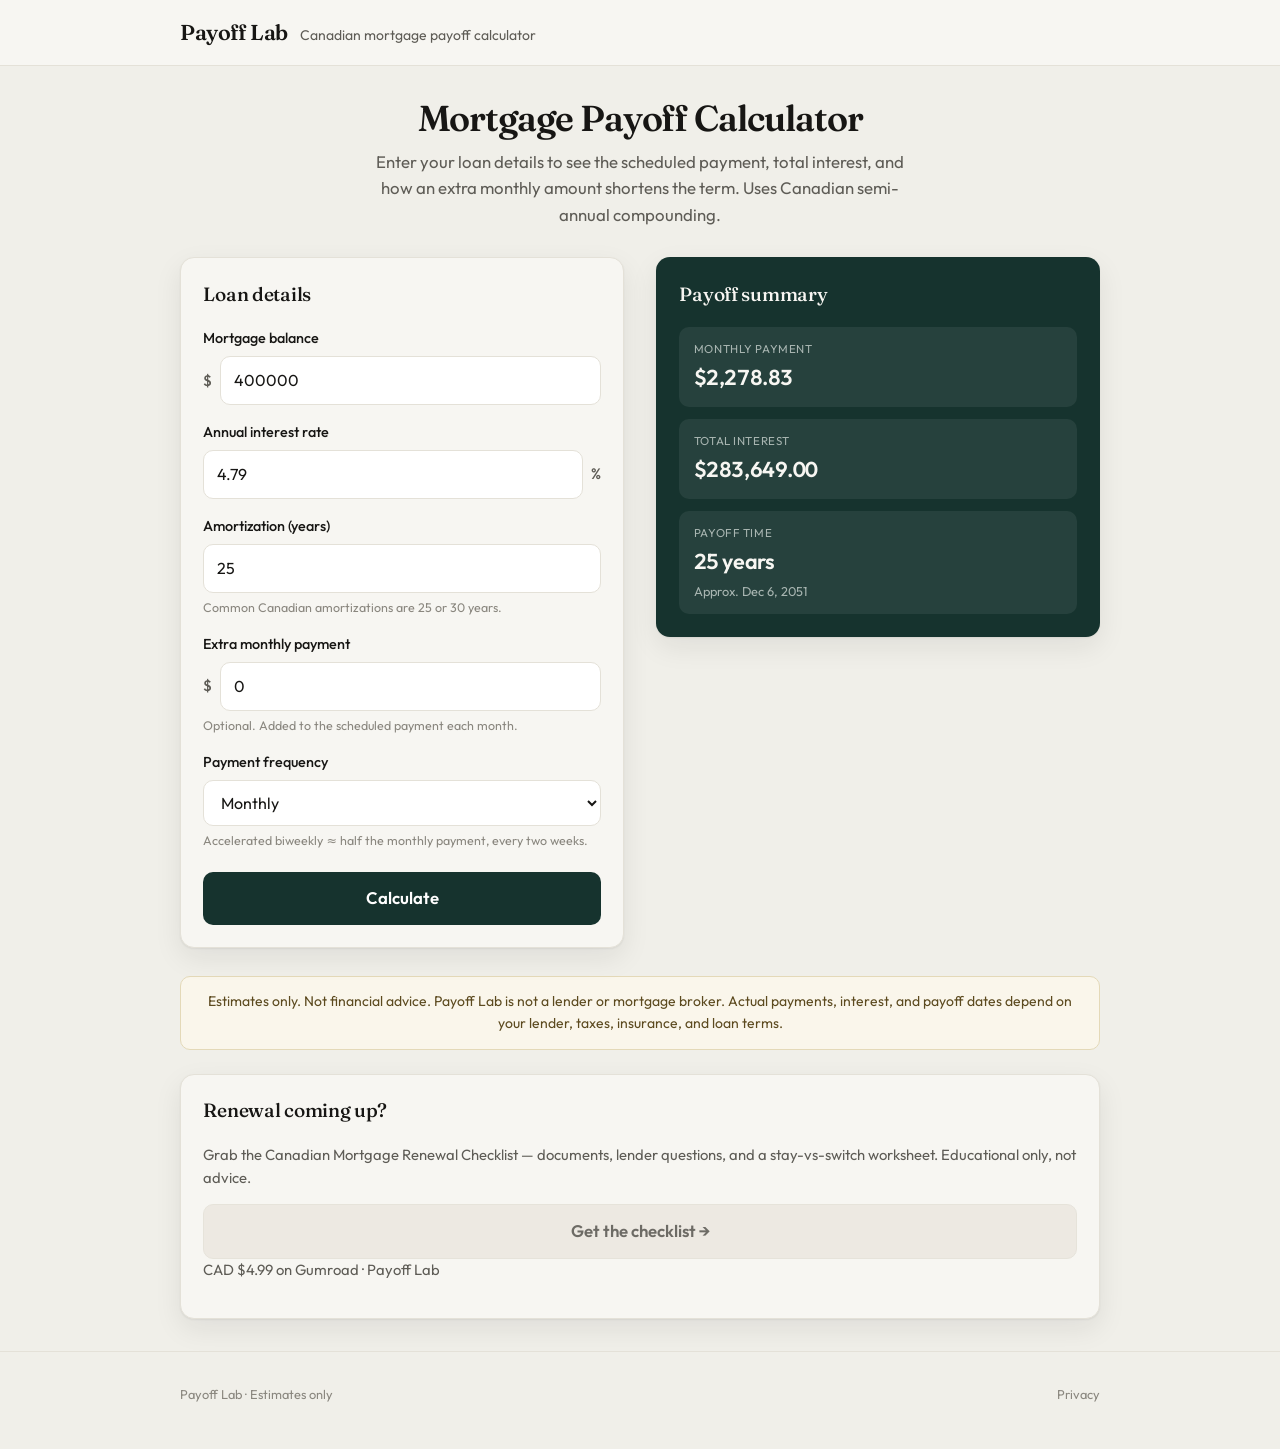
==== index.html @ ec90f09a "Initial Payoff Lab site" ====
<!DOCTYPE html>
<html lang="en-CA">
<head>
  <meta charset="utf-8" />
  <meta name="viewport" content="width=device-width, initial-scale=1" />
  <title>Payoff Lab — Canadian Mortgage Payoff Calculator</title>
  <meta name="description" content="Free Canadian mortgage payoff calculator. Estimate payments, total interest, and savings from extra payments. Semi-annual compounding, CAD." />
  <meta name="theme-color" content="#16332e" />
  <link rel="preconnect" href="https://fonts.googleapis.com" />
  <link rel="preconnect" href="https://fonts.gstatic.com" crossorigin />
  <link href="https://fonts.googleapis.com/css2?family=Fraunces:opsz,wght@9..144,500;9..144,600&family=Outfit:wght@400;500;600;700&display=swap" rel="stylesheet" />
  <link rel="stylesheet" href="styles.css" />
</head>
<body>
  <header class="site-header">
    <div class="wrap brand">
      <p class="brand-name">Payoff Lab</p>
      <p class="brand-tag">Canadian mortgage payoff calculator</p>
    </div>
  </header>

  <main>
    <div class="wrap">
      <section class="hero">
        <h1>Mortgage Payoff Calculator</h1>
        <p>Enter your loan details to see the scheduled payment, total interest, and how an extra monthly amount shortens the term. Uses Canadian semi-annual compounding.</p>
      </section>

      <div class="calc-grid">
        <section class="card" aria-labelledby="inputs-heading">
          <h2 id="inputs-heading">Loan details</h2>
          <div id="form-error" class="error-banner" role="alert"></div>
          <form id="calc-form" novalidate>
            <div class="field">
              <label for="principal">Mortgage balance</label>
              <div class="input-row">
                <span class="input-prefix" aria-hidden="true">$</span>
                <input id="principal" name="principal" type="number" inputmode="decimal" min="1" max="100000000" step="any" value="400000" required />
              </div>
            </div>

            <div class="field">
              <label for="rate">Annual interest rate</label>
              <div class="input-row">
                <input id="rate" name="rate" type="number" inputmode="decimal" min="0" max="100" step="any" value="4.79" required />
                <span class="input-suffix" aria-hidden="true">%</span>
              </div>
            </div>

            <div class="field">
              <label for="years">Amortization (years)</label>
              <input id="years" name="years" type="number" inputmode="decimal" min="0.1" max="50" step="any" value="25" required />
              <span class="hint">Common Canadian amortizations are 25 or 30 years.</span>
            </div>

            <div class="field">
              <label for="extra">Extra monthly payment</label>
              <div class="input-row">
                <span class="input-prefix" aria-hidden="true">$</span>
                <input id="extra" name="extra" type="number" inputmode="decimal" min="0" step="any" value="0" />
              </div>
              <span class="hint">Optional. Added to the scheduled payment each month.</span>
            </div>

            <div class="field">
              <label for="frequency">Payment frequency</label>
              <select id="frequency" name="frequency">
                <option value="monthly" selected>Monthly</option>
                <option value="biweekly">Biweekly</option>
                <option value="accelerated">Accelerated biweekly</option>
              </select>
              <span class="hint">Accelerated biweekly ≈ half the monthly payment, every two weeks.</span>
            </div>

            <button type="submit" class="btn btn-primary">Calculate</button>
          </form>
        </section>

        <section class="card results-card" aria-labelledby="results-heading" aria-live="polite">
          <h2 id="results-heading">Payoff summary</h2>
          <div id="results-body">
            <p class="results-placeholder">Your payment, interest, payoff time, and extra-payment savings will appear here after you calculate.</p>
          </div>
        </section>
      </div>

      <p class="disclaimer">
        Estimates only. Not financial advice. Payoff Lab is not a lender or mortgage broker.
        Actual payments, interest, and payoff dates depend on your lender, taxes, insurance, and loan terms.
      </p>

      <section class="card cta" aria-labelledby="cta-heading">
        <h2 id="cta-heading">Renewal coming up?</h2>
        <p>Grab the Canadian Mortgage Renewal Checklist — documents, lender questions, and a stay-vs-switch worksheet. Educational only, not advice.</p>
        <a class="btn btn-ghost" href="https://marcstevens.gumroad.com/l/canadian-mortgage-renewal-checklist">Get the checklist →</a>
        <p class="note">CAD $4.99 on Gumroad · Payoff Lab</p>
      </section>
    </div>
  </main>

  <footer class="site-footer">
    <div class="wrap">
      <p>Payoff Lab · Estimates only</p>
      <nav class="footer-links" aria-label="Footer">
        <a href="privacy.html">Privacy</a>
      </nav>
    </div>
  </footer>

  <script src="calculator.js" defer></script>
</body>
</html>
---- styles.css ----
/* Payoff Lab — Canadian mortgage payoff calculator */
:root {
  --bg: #f0efe9;
  --surface: #f7f6f2;
  --ink: #171614;
  --muted: #5e5c56;
  --subtle: #8a877f;
  --border: #e4e1d8;
  --accent: #16332e;
  --accent-hover: #0f2420;
  --accent-soft: rgba(22, 51, 46, 0.1);
  --save: #1b6b45;
  --result-bg: #16332e;
  --result-ink: #f7f6f2;
  --result-muted: #a8b5b1;
  --warn-bg: #faf6eb;
  --warn-border: #e4d9b8;
  --warn-ink: #5c4a1f;
  --error-bg: #fef2f2;
  --error-border: #fecaca;
  --error-ink: #9b2c2c;
  --radius: 14px;
  --shadow: 0 1px 2px rgba(23, 22, 20, 0.06), 0 10px 28px rgba(23, 22, 20, 0.08);
  --font: "Outfit", system-ui, -apple-system, "Segoe UI", Roboto, sans-serif;
  --display: "Fraunces", Georgia, "Times New Roman", serif;
}

*,
*::before,
*::after {
  box-sizing: border-box;
}

html {
  scroll-behavior: smooth;
}

body {
  margin: 0;
  font-family: var(--font);
  font-size: 1rem;
  line-height: 1.55;
  color: var(--ink);
  background: var(--bg);
  -webkit-font-smoothing: antialiased;
}

a {
  color: var(--accent);
  text-decoration: none;
}

a:hover {
  text-decoration: underline;
}

.wrap {
  width: min(920px, 100% - 2rem);
  margin-inline: auto;
}

.site-header {
  background: var(--surface);
  border-bottom: 1px solid var(--border);
  padding: 1rem 0;
}

.brand {
  display: flex;
  align-items: baseline;
  gap: 0.75rem;
  flex-wrap: wrap;
}

.brand-name {
  font-family: var(--display);
  font-size: 1.35rem;
  font-weight: 600;
  letter-spacing: -0.02em;
  color: var(--ink);
  margin: 0;
}

.brand-tag {
  font-size: 0.875rem;
  color: var(--muted);
  margin: 0;
}

.hero {
  padding: 2rem 0 0.35rem;
  text-align: center;
}

.hero h1 {
  margin: 0 0 0.6rem;
  font-family: var(--display);
  font-size: clamp(1.65rem, 4.5vw, 2.25rem);
  font-weight: 600;
  letter-spacing: -0.03em;
  line-height: 1.15;
}

.hero p {
  margin: 0 auto;
  color: var(--muted);
  max-width: 34rem;
  font-size: 1.05rem;
}

.calc-grid {
  display: grid;
  gap: 1.5rem;
  padding: 1.5rem 0 1.75rem;
}

@media (min-width: 800px) {
  .calc-grid {
    grid-template-columns: 1fr 1fr;
    align-items: start;
    gap: 2rem;
  }

  .results-card {
    position: sticky;
    top: 1.25rem;
  }
}

.card {
  background: var(--surface);
  border: 1px solid var(--border);
  border-radius: var(--radius);
  box-shadow: var(--shadow);
  padding: 1.35rem 1.4rem;
}

.card h2 {
  margin: 0 0 1.1rem;
  font-family: var(--display);
  font-size: 1.2rem;
  font-weight: 500;
  letter-spacing: -0.015em;
}

.field {
  margin-bottom: 1rem;
}

.field:last-of-type {
  margin-bottom: 1.35rem;
}

.field label {
  display: block;
  font-size: 0.9rem;
  font-weight: 500;
  margin-bottom: 0.4rem;
}

.field .hint {
  display: block;
  font-size: 0.78rem;
  font-weight: 400;
  color: var(--subtle);
  margin-top: 0.3rem;
}

.field input,
.field select {
  width: 100%;
  padding: 0.7rem 0.8rem;
  font: inherit;
  font-size: 1rem;
  color: var(--ink);
  background: #fff;
  border: 1px solid var(--border);
  border-radius: 10px;
  outline: none;
  transition: border-color 0.15s, box-shadow 0.15s;
}

.field input:focus,
.field select:focus {
  border-color: var(--accent);
  box-shadow: 0 0 0 3px var(--accent-soft);
}

.input-row {
  display: flex;
  align-items: center;
  gap: 0.5rem;
}

.input-prefix,
.input-suffix {
  color: var(--muted);
  font-size: 0.95rem;
  font-weight: 500;
  white-space: nowrap;
}

.btn {
  display: inline-flex;
  align-items: center;
  justify-content: center;
  gap: 0.4rem;
  width: 100%;
  padding: 0.85rem 1rem;
  font: inherit;
  font-weight: 600;
  font-size: 1.05rem;
  border: none;
  border-radius: 10px;
  cursor: pointer;
  transition: background 0.15s, opacity 0.15s, transform 0.05s;
}

.btn-primary {
  background: var(--accent);
  color: #fff;
}

.btn-primary:hover {
  background: var(--accent-hover);
}

.btn-primary:active {
  transform: translateY(1px);
}

.btn-ghost {
  background: #ebe8e0;
  color: var(--muted);
  border: 1px solid var(--border);
  cursor: not-allowed;
  opacity: 0.9;
}

.note {
  margin: 0.85rem 0 0;
  font-size: 0.8rem;
  color: var(--subtle);
}

.results-card {
  background: var(--result-bg);
  color: var(--result-ink);
  border-color: transparent;
}

.results-card h2 {
  color: var(--result-ink);
}

.metrics {
  display: grid;
  gap: 0.75rem;
}

.metric {
  padding: 0.8rem 0.9rem;
  background: rgba(255, 255, 255, 0.07);
  border-radius: 10px;
}

.metric-label {
  display: block;
  font-size: 0.72rem;
  text-transform: uppercase;
  letter-spacing: 0.05em;
  color: var(--result-muted);
  margin-bottom: 0.2rem;
}

.metric-value {
  font-size: 1.35rem;
  font-weight: 600;
  letter-spacing: -0.02em;
  font-variant-numeric: tabular-nums;
}

.metric-sub {
  display: block;
  font-size: 0.8rem;
  color: var(--result-muted);
  margin-top: 0.2rem;
}

.savings {
  margin-top: 1rem;
  padding: 0.95rem;
  background: rgba(27, 107, 69, 0.28);
  border: 1px solid rgba(27, 107, 69, 0.4);
  border-radius: 10px;
}

.savings h3 {
  margin: 0 0 0.7rem;
  font-size: 0.88rem;
  font-weight: 600;
  color: #b7e0c8;
}

.savings-grid {
  display: grid;
  grid-template-columns: 1fr 1fr;
  gap: 0.75rem;
}

.savings .metric-value {
  font-size: 1.15rem;
}

.results-placeholder {
  margin: 0;
  color: var(--result-muted);
  font-size: 0.95rem;
  line-height: 1.5;
}

.error-banner {
  display: none;
  margin-bottom: 1rem;
  padding: 0.75rem 0.9rem;
  background: var(--error-bg);
  border: 1px solid var(--error-border);
  border-radius: 10px;
  color: var(--error-ink);
  font-size: 0.875rem;
}

.error-banner.visible {
  display: block;
}

.disclaimer {
  margin: 0 0 1.5rem;
  padding: 0.9rem 1.1rem;
  background: var(--warn-bg);
  border: 1px solid var(--warn-border);
  border-radius: 10px;
  color: var(--warn-ink);
  font-size: 0.875rem;
  text-align: center;
}

.cta {
  margin-bottom: 2rem;
}

.cta p {
  margin: 0 0 0.9rem;
  color: var(--muted);
  font-size: 0.925rem;
}

.site-footer {
  border-top: 1px solid var(--border);
  padding: 1.25rem 0 2rem;
  font-size: 0.8rem;
  color: var(--subtle);
}

.site-footer .wrap {
  display: flex;
  flex-wrap: wrap;
  gap: 0.5rem 1.25rem;
  justify-content: space-between;
  align-items: center;
}

.footer-links {
  display: flex;
  gap: 1rem;
}

.footer-links a {
  color: var(--subtle);
}

.footer-links a:hover {
  color: var(--accent);
}

.prose {
  padding: 1.75rem 0 2.5rem;
  max-width: 40rem;
}

.prose h1 {
  margin: 0 0 1rem;
  font-family: var(--display);
  font-size: 1.75rem;
  letter-spacing: -0.02em;
}

.prose p,
.prose li {
  color: var(--muted);
}

.prose ul {
  padding-left: 1.25rem;
}

.visually-hidden {
  position: absolute;
  width: 1px;
  height: 1px;
  padding: 0;
  margin: -1px;
  overflow: hidden;
  clip: rect(0, 0, 0, 0);
  white-space: nowrap;
  border: 0;
}
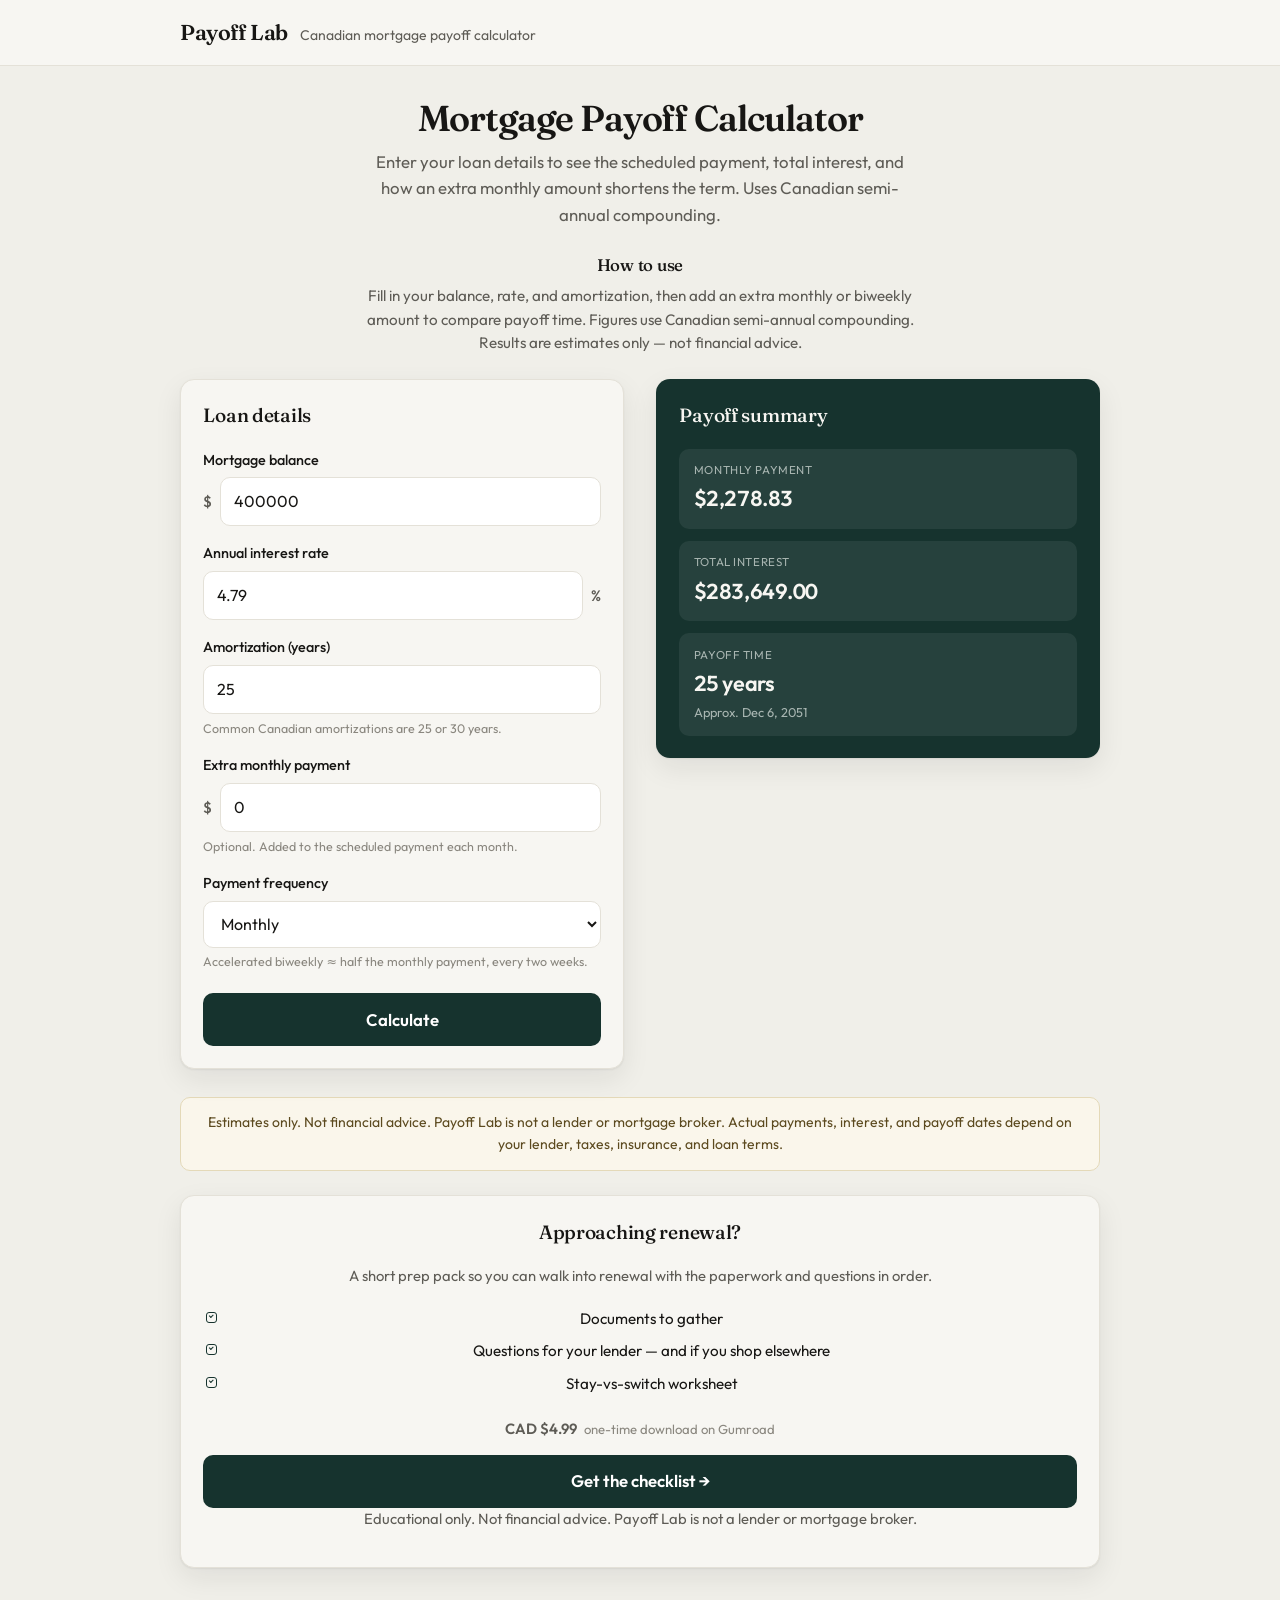
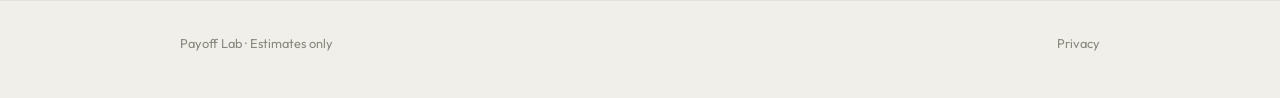
==== commit 79f60082: "SEO, how-to blurb, stronger renewal CTA" ====
--- a/index.html
+++ b/index.html
@@ -3,8 +3,8 @@
 <head>
   <meta charset="utf-8" />
   <meta name="viewport" content="width=device-width, initial-scale=1" />
-  <title>Payoff Lab — Canadian Mortgage Payoff Calculator</title>
-  <meta name="description" content="Free Canadian mortgage payoff calculator. Estimate payments, total interest, and savings from extra payments. Semi-annual compounding, CAD." />
+  <title>Free Canadian Mortgage Calculator | Extra Payments</title>
+  <meta name="description" content="See how extra monthly or biweekly payments shorten your Canadian mortgage. Semi-annual compounding. Estimates only — not financial advice." />
   <meta name="theme-color" content="#16332e" />
   <link rel="preconnect" href="https://fonts.googleapis.com" />
   <link rel="preconnect" href="https://fonts.gstatic.com" crossorigin />
@@ -24,6 +24,11 @@
       <section class="hero">
         <h1>Mortgage Payoff Calculator</h1>
         <p>Enter your loan details to see the scheduled payment, total interest, and how an extra monthly amount shortens the term. Uses Canadian semi-annual compounding.</p>
+      </section>
+
+      <section class="how-to" aria-labelledby="how-to-heading">
+        <h2 id="how-to-heading">How to use</h2>
+        <p>Fill in your balance, rate, and amortization, then add an extra monthly or biweekly amount to compare payoff time. Figures use Canadian semi-annual compounding. Results are estimates only — not financial advice.</p>
       </section>
 
       <div class="calc-grid">
@@ -90,10 +95,16 @@
       </p>
 
       <section class="card cta" aria-labelledby="cta-heading">
-        <h2 id="cta-heading">Renewal coming up?</h2>
-        <p>Grab the Canadian Mortgage Renewal Checklist — documents, lender questions, and a stay-vs-switch worksheet. Educational only, not advice.</p>
-        <a class="btn btn-ghost" href="https://marcstevens.gumroad.com/l/canadian-mortgage-renewal-checklist">Get the checklist →</a>
-        <p class="note">CAD $4.99 on Gumroad · Payoff Lab</p>
+        <h2 id="cta-heading">Approaching renewal?</h2>
+        <p>A short prep pack so you can walk into renewal with the paperwork and questions in order.</p>
+        <ul class="cta-list">
+          <li>Documents to gather</li>
+          <li>Questions for your lender — and if you shop elsewhere</li>
+          <li>Stay-vs-switch worksheet</li>
+        </ul>
+        <p class="cta-price">CAD $4.99 <span class="cta-price-note">one-time download on Gumroad</span></p>
+        <a class="btn btn-cta" href="https://marcstevens.gumroad.com/l/canadian-mortgage-renewal-checklist">Get the checklist →</a>
+        <p class="note">Educational only. Not financial advice. Payoff Lab is not a lender or mortgage broker.</p>
       </section>
     </div>
   </main>
--- a/styles.css
+++ b/styles.css
@@ -108,6 +108,26 @@
   font-size: 1.05rem;
 }
 
+.how-to {
+  max-width: 36rem;
+  margin: 1.15rem auto 0;
+  text-align: center;
+}
+
+.how-to h2 {
+  margin: 0 0 0.4rem;
+  font-family: var(--display);
+  font-size: 1.05rem;
+  font-weight: 500;
+  letter-spacing: -0.015em;
+}
+
+.how-to p {
+  margin: 0;
+  color: var(--muted);
+  font-size: 0.95rem;
+}
+
 .calc-grid {
   display: grid;
   gap: 1.5rem;
@@ -347,12 +367,79 @@
 
 .cta {
   margin-bottom: 2rem;
+  text-align: center;
 }
 
 .cta p {
   margin: 0 0 0.9rem;
   color: var(--muted);
   font-size: 0.925rem;
+}
+
+.cta-list {
+  list-style: none;
+  margin: 0 0 1.1rem;
+  padding: 0;
+  color: var(--ink);
+  font-size: 0.95rem;
+}
+
+.cta-list li {
+  position: relative;
+  padding: 0.28rem 0 0.28rem 1.45rem;
+}
+
+.cta-list li::before {
+  content: "";
+  position: absolute;
+  left: 0.15rem;
+  top: 0.58rem;
+  width: 0.7rem;
+  height: 0.7rem;
+  border: 1.5px solid var(--accent);
+  border-radius: 3px;
+  box-sizing: border-box;
+}
+
+.cta-list li::after {
+  content: "";
+  position: absolute;
+  left: 0.36rem;
+  top: 0.72rem;
+  width: 0.28rem;
+  height: 0.16rem;
+  border-left: 1.6px solid var(--accent);
+  border-bottom: 1.6px solid var(--accent);
+  transform: rotate(-45deg);
+}
+
+.cta-price {
+  margin: 0 0 0.95rem;
+  font-size: 1.15rem;
+  font-weight: 600;
+  color: var(--ink);
+}
+
+.cta-price-note {
+  display: inline-block;
+  margin-left: 0.2rem;
+  font-weight: 400;
+  font-size: 0.82rem;
+  color: var(--subtle);
+}
+
+.btn-cta {
+  background: var(--accent);
+  color: #fff;
+}
+
+.btn-cta:hover {
+  background: var(--accent-hover);
+  text-decoration: none;
+}
+
+.btn-cta:active {
+  transform: translateY(1px);
 }
 
 .site-footer {
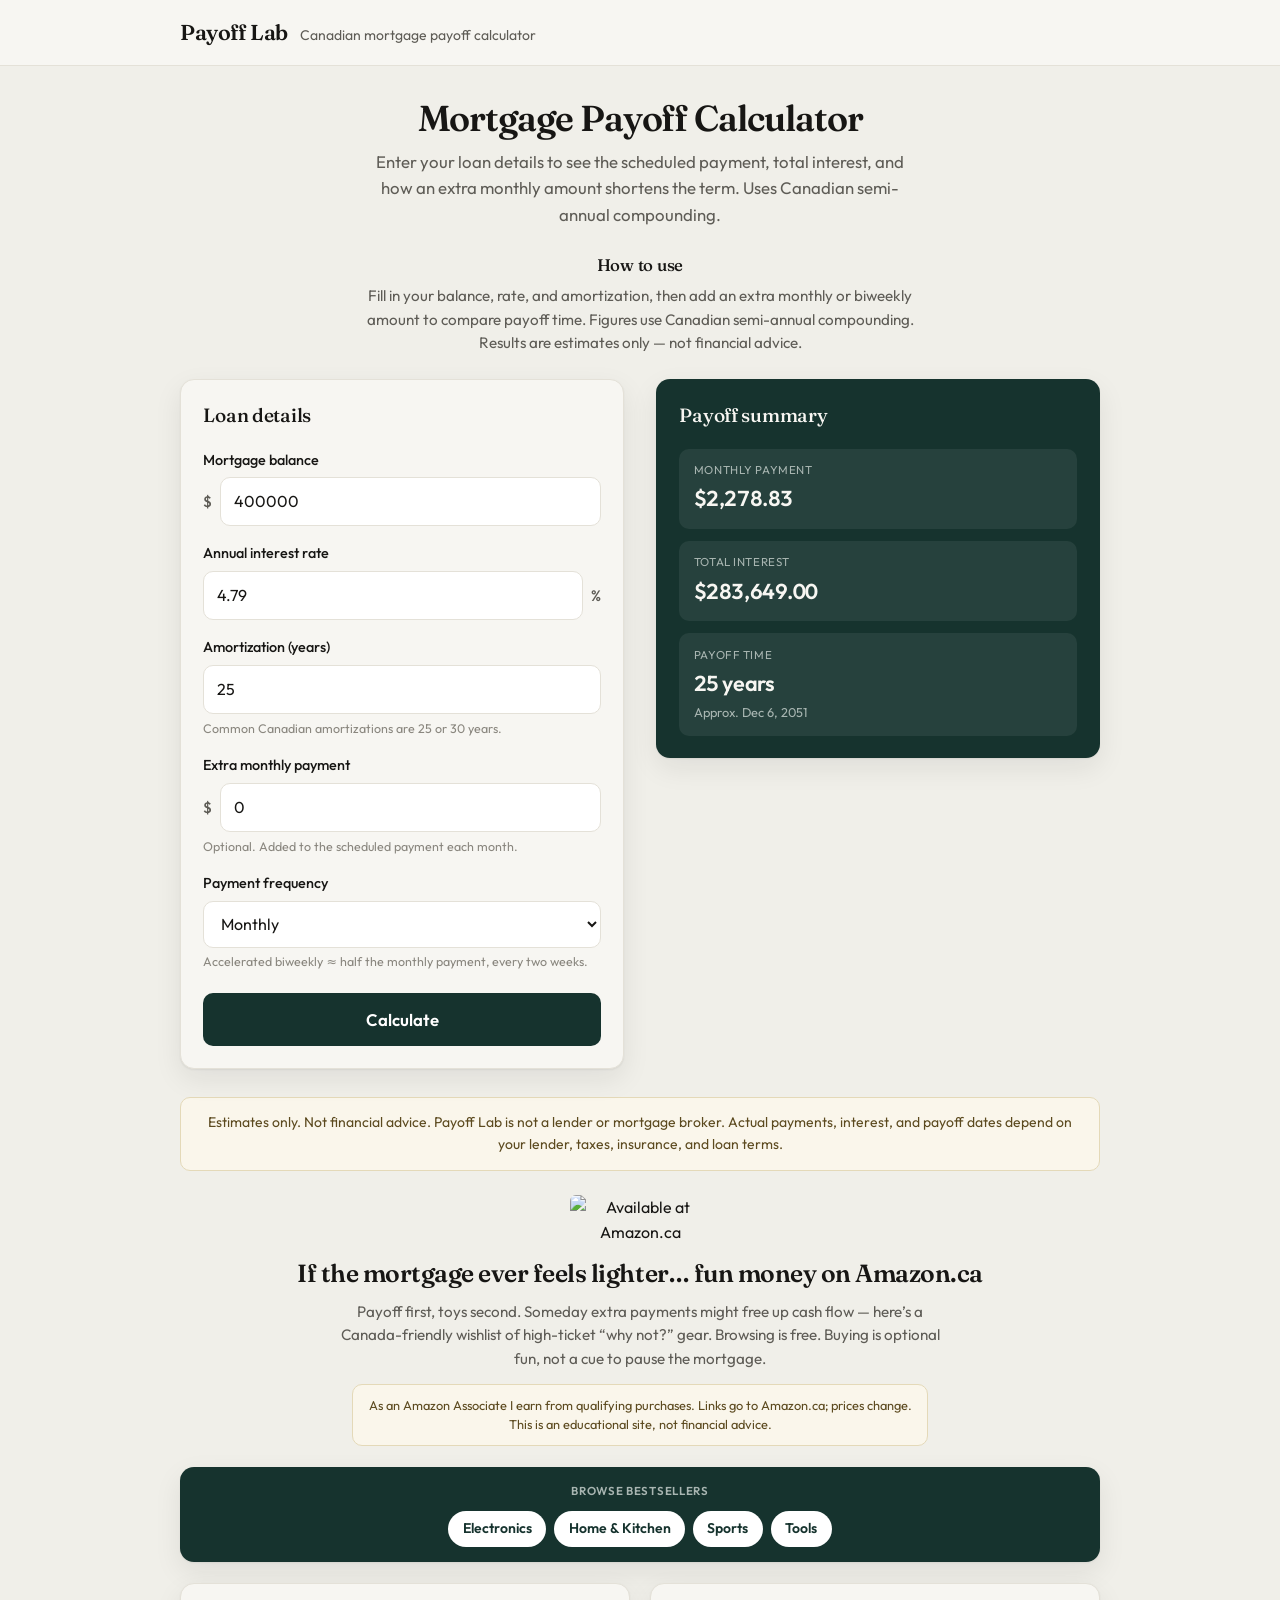
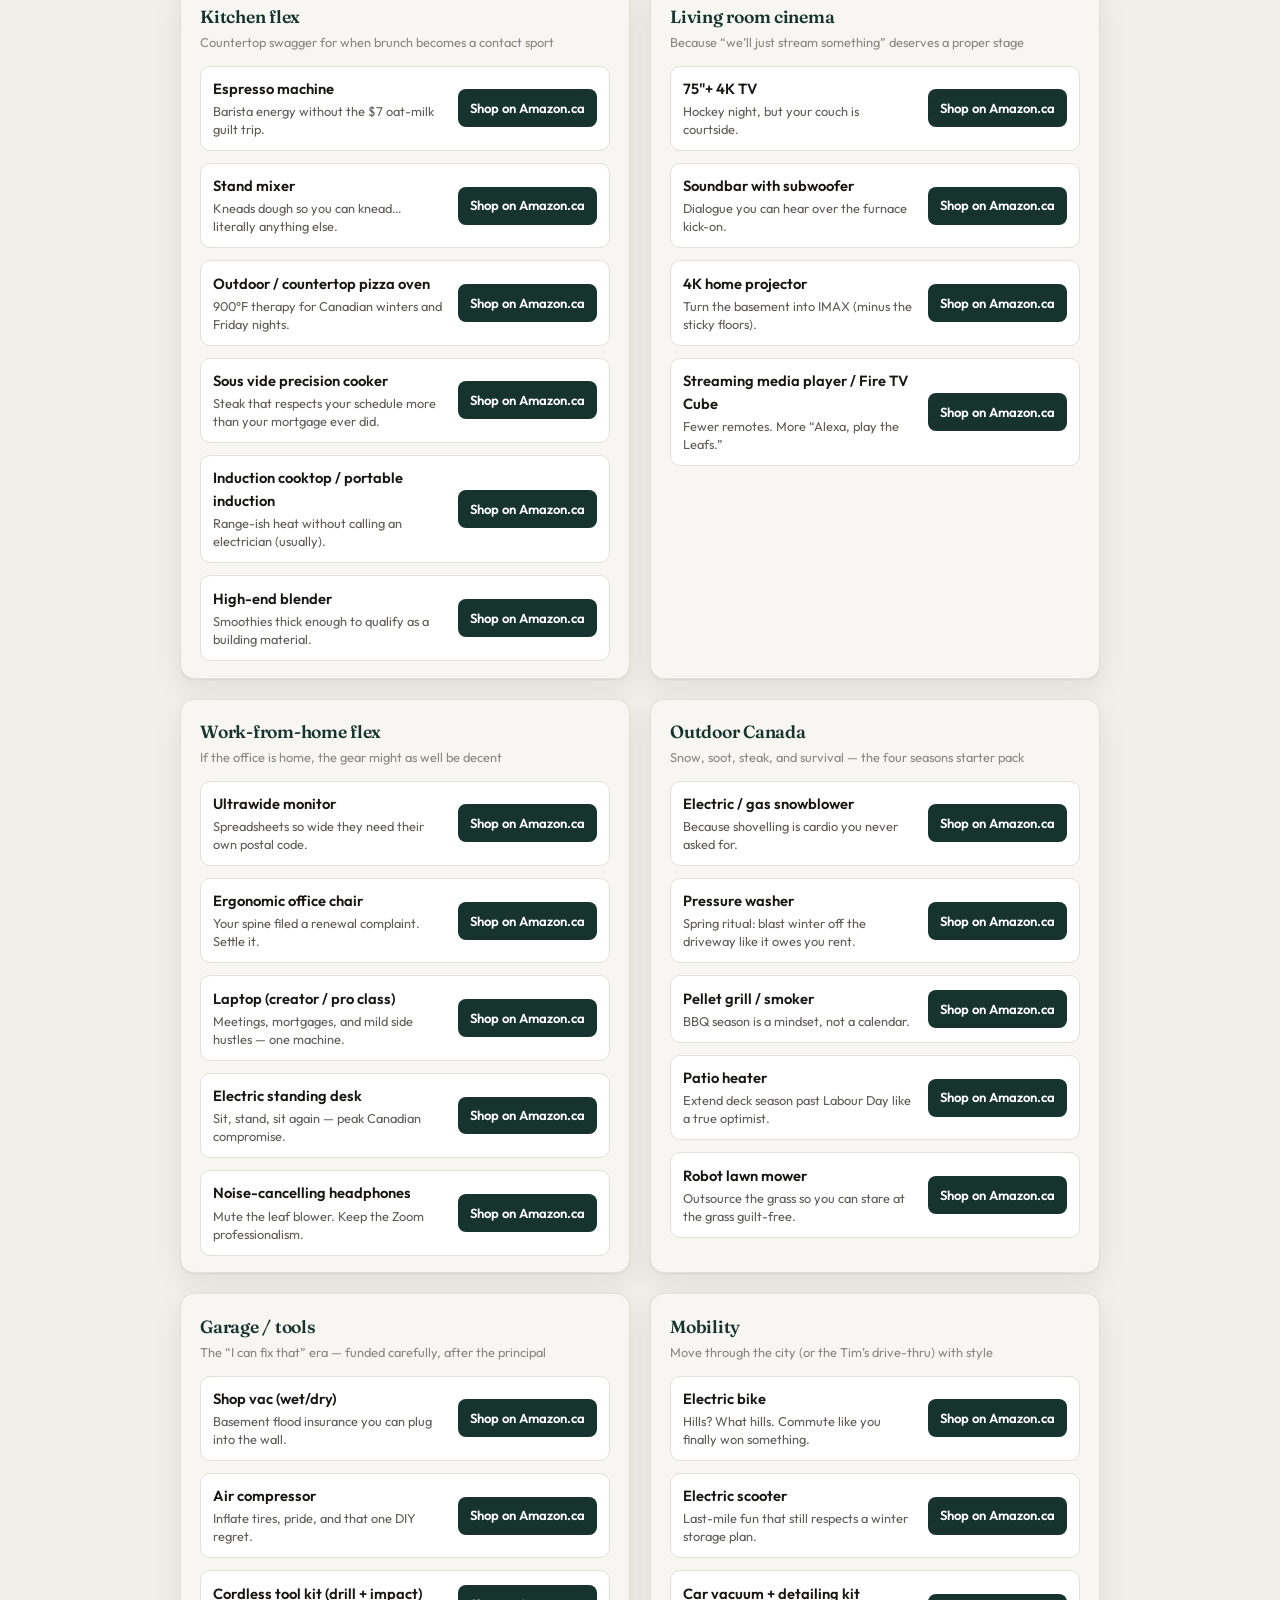
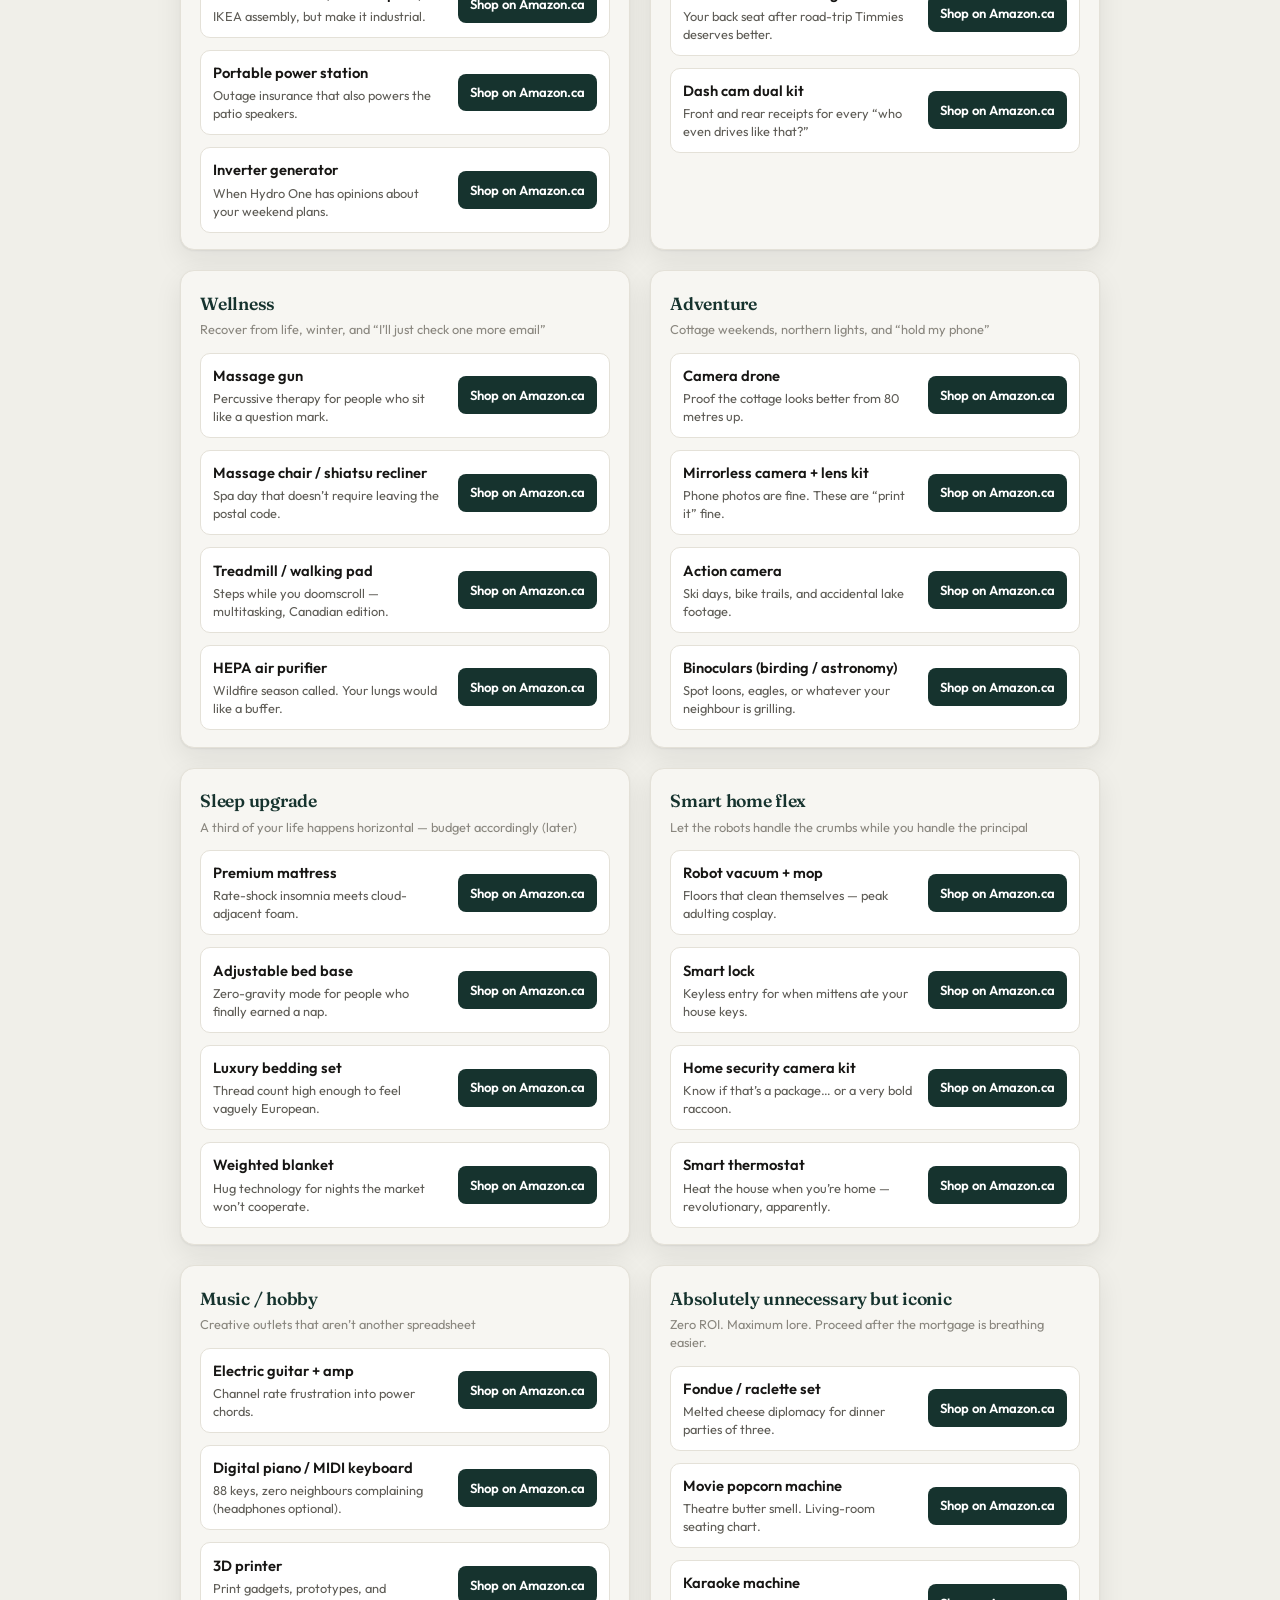
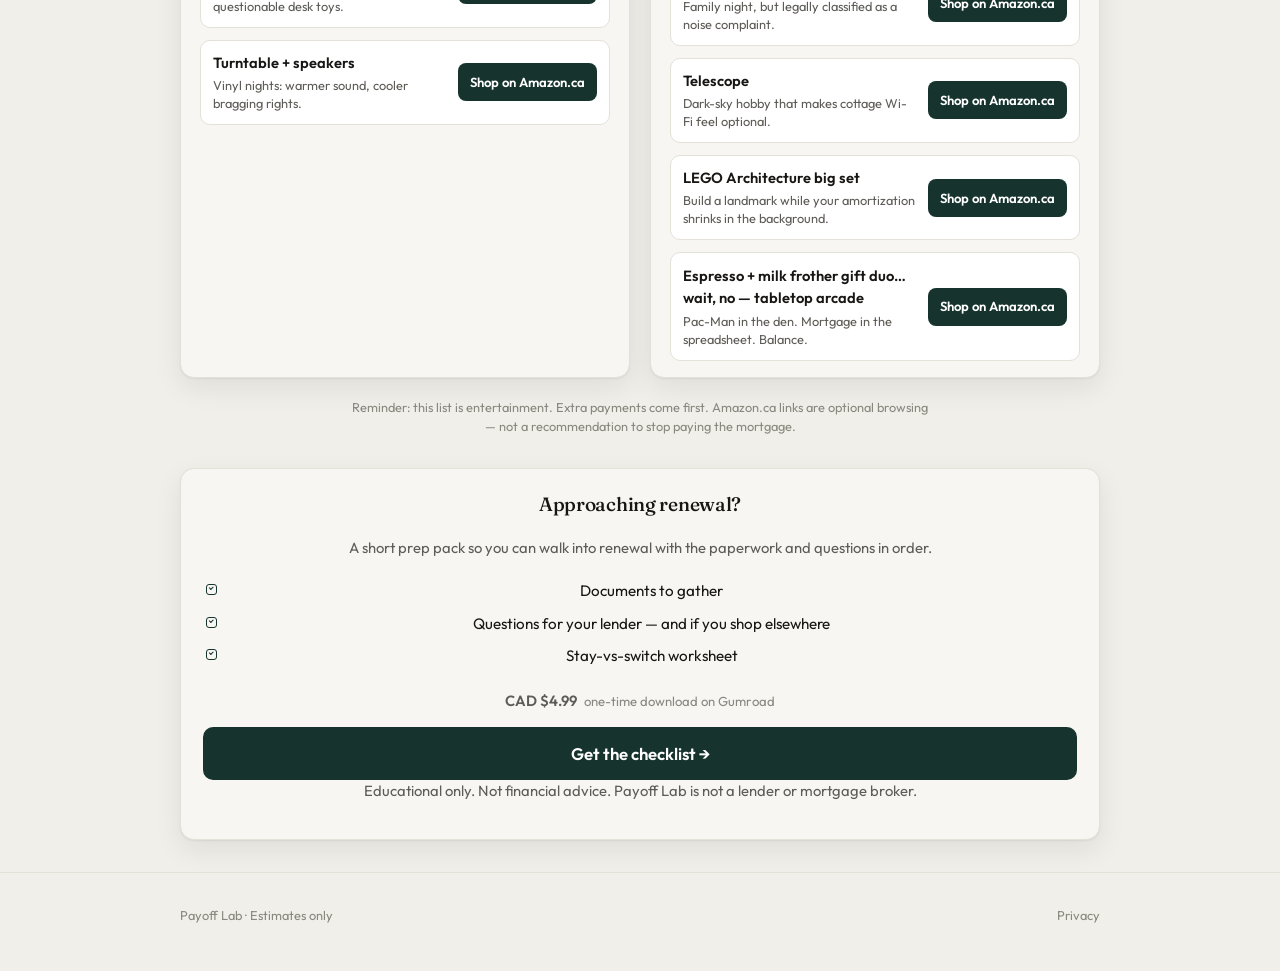
==== commit 32bf9ec9: "Add Amazon.ca fun-money section with payofflab-20 tag" ====
--- a/index.html
+++ b/index.html
@@ -94,6 +94,517 @@
         Actual payments, interest, and payoff dates depend on your lender, taxes, insurance, and loan terms.
       </p>
 
+      <!-- Fun money: after mortgage tool / disclaimer, before Gumroad renewal CTA -->
+      <section class="fun-money" aria-labelledby="fun-money-heading" id="fun-money">
+        <div class="fun-money-header">
+          <img
+            class="amazon-badge"
+            src="img/available-at-amazon-ca-white.png"
+            alt="Available at Amazon.ca"
+            width="140"
+            height="auto"
+            loading="lazy"
+          />
+          <h2 id="fun-money-heading">If the mortgage ever feels lighter… fun money on Amazon.ca</h2>
+          <p class="fun-money-lead">
+            Payoff first, toys second. Someday extra payments might free up cash flow —
+            here’s a Canada-friendly wishlist of high-ticket “why not?” gear. Browsing is free. Buying is optional fun, not a cue to pause the mortgage.
+          </p>
+          <p class="affiliate-disclosure">
+            As an Amazon Associate I earn from qualifying purchases.
+            Links go to Amazon.ca; prices change. This is an educational site, not financial advice.
+          </p>
+        </div>
+
+        <div class="browse-row" aria-label="Browse Amazon.ca bestsellers by category">
+          <p class="browse-label">Browse bestsellers</p>
+          <div class="browse-chips">
+            <a class="browse-chip" href="https://www.amazon.ca/s?k=electronics+bestsellers&amp;tag=payofflab-20" rel="nofollow sponsored noopener" target="_blank">Electronics</a>
+            <a class="browse-chip" href="https://www.amazon.ca/s?k=home+and+kitchen+bestsellers&amp;tag=payofflab-20" rel="nofollow sponsored noopener" target="_blank">Home &amp; Kitchen</a>
+            <a class="browse-chip" href="https://www.amazon.ca/s?k=sports+outdoors+bestsellers&amp;tag=payofflab-20" rel="nofollow sponsored noopener" target="_blank">Sports</a>
+            <a class="browse-chip" href="https://www.amazon.ca/s?k=power+tools+bestsellers&amp;tag=payofflab-20" rel="nofollow sponsored noopener" target="_blank">Tools</a>
+          </div>
+        </div>
+
+        <div class="fun-groups">
+
+          <article class="fun-group card">
+            <h3>Kitchen flex</h3>
+            <p class="fun-group-tag">Countertop swagger for when brunch becomes a contact sport</p>
+            <ul class="fun-items">
+              <li>
+                <div class="fun-item-text">
+                  <strong>Espresso machine</strong>
+                  <span>Barista energy without the $7 oat-milk guilt trip.</span>
+                </div>
+                <a class="btn btn-amazon" href="https://www.amazon.ca/s?k=espresso+machine&amp;tag=payofflab-20" rel="nofollow sponsored noopener" target="_blank">Shop on Amazon.ca</a>
+              </li>
+              <li>
+                <div class="fun-item-text">
+                  <strong>Stand mixer</strong>
+                  <span>Kneads dough so you can knead… literally anything else.</span>
+                </div>
+                <a class="btn btn-amazon" href="https://www.amazon.ca/s?k=stand+mixer&amp;tag=payofflab-20" rel="nofollow sponsored noopener" target="_blank">Shop on Amazon.ca</a>
+              </li>
+              <li>
+                <div class="fun-item-text">
+                  <strong>Outdoor / countertop pizza oven</strong>
+                  <span>900°F therapy for Canadian winters and Friday nights.</span>
+                </div>
+                <a class="btn btn-amazon" href="https://www.amazon.ca/s?k=pizza+oven&amp;tag=payofflab-20" rel="nofollow sponsored noopener" target="_blank">Shop on Amazon.ca</a>
+              </li>
+              <li>
+                <div class="fun-item-text">
+                  <strong>Sous vide precision cooker</strong>
+                  <span>Steak that respects your schedule more than your mortgage ever did.</span>
+                </div>
+                <a class="btn btn-amazon" href="https://www.amazon.ca/s?k=sous+vide&amp;tag=payofflab-20" rel="nofollow sponsored noopener" target="_blank">Shop on Amazon.ca</a>
+              </li>
+              <li>
+                <div class="fun-item-text">
+                  <strong>Induction cooktop / portable induction</strong>
+                  <span>Range-ish heat without calling an electrician (usually).</span>
+                </div>
+                <a class="btn btn-amazon" href="https://www.amazon.ca/s?k=induction+cooktop&amp;tag=payofflab-20" rel="nofollow sponsored noopener" target="_blank">Shop on Amazon.ca</a>
+              </li>
+              <li>
+                <div class="fun-item-text">
+                  <strong>High-end blender</strong>
+                  <span>Smoothies thick enough to qualify as a building material.</span>
+                </div>
+                <a class="btn btn-amazon" href="https://www.amazon.ca/s?k=high+end+blender&amp;tag=payofflab-20" rel="nofollow sponsored noopener" target="_blank">Shop on Amazon.ca</a>
+              </li>
+            </ul>
+          </article>
+
+          <article class="fun-group card">
+            <h3>Living room cinema</h3>
+            <p class="fun-group-tag">Because “we’ll just stream something” deserves a proper stage</p>
+            <ul class="fun-items">
+              <li>
+                <div class="fun-item-text">
+                  <strong>75"+ 4K TV</strong>
+                  <span>Hockey night, but your couch is courtside.</span>
+                </div>
+                <a class="btn btn-amazon" href="https://www.amazon.ca/s?k=75+inch+4K+TV&amp;tag=payofflab-20" rel="nofollow sponsored noopener" target="_blank">Shop on Amazon.ca</a>
+              </li>
+              <li>
+                <div class="fun-item-text">
+                  <strong>Soundbar with subwoofer</strong>
+                  <span>Dialogue you can hear over the furnace kick-on.</span>
+                </div>
+                <a class="btn btn-amazon" href="https://www.amazon.ca/s?k=soundbar+subwoofer&amp;tag=payofflab-20" rel="nofollow sponsored noopener" target="_blank">Shop on Amazon.ca</a>
+              </li>
+              <li>
+                <div class="fun-item-text">
+                  <strong>4K home projector</strong>
+                  <span>Turn the basement into IMAX (minus the sticky floors).</span>
+                </div>
+                <a class="btn btn-amazon" href="https://www.amazon.ca/s?k=4K+home+projector&amp;tag=payofflab-20" rel="nofollow sponsored noopener" target="_blank">Shop on Amazon.ca</a>
+              </li>
+              <li>
+                <div class="fun-item-text">
+                  <strong>Streaming media player / Fire TV Cube</strong>
+                  <span>Fewer remotes. More “Alexa, play the Leafs.”</span>
+                </div>
+                <a class="btn btn-amazon" href="https://www.amazon.ca/s?k=Fire+TV+Cube&amp;tag=payofflab-20" rel="nofollow sponsored noopener" target="_blank">Shop on Amazon.ca</a>
+              </li>
+            </ul>
+          </article>
+
+          <article class="fun-group card">
+            <h3>Work-from-home flex</h3>
+            <p class="fun-group-tag">If the office is home, the gear might as well be decent</p>
+            <ul class="fun-items">
+              <li>
+                <div class="fun-item-text">
+                  <strong>Ultrawide monitor</strong>
+                  <span>Spreadsheets so wide they need their own postal code.</span>
+                </div>
+                <a class="btn btn-amazon" href="https://www.amazon.ca/s?k=ultrawide+monitor&amp;tag=payofflab-20" rel="nofollow sponsored noopener" target="_blank">Shop on Amazon.ca</a>
+              </li>
+              <li>
+                <div class="fun-item-text">
+                  <strong>Ergonomic office chair</strong>
+                  <span>Your spine filed a renewal complaint. Settle it.</span>
+                </div>
+                <a class="btn btn-amazon" href="https://www.amazon.ca/s?k=ergonomic+office+chair&amp;tag=payofflab-20" rel="nofollow sponsored noopener" target="_blank">Shop on Amazon.ca</a>
+              </li>
+              <li>
+                <div class="fun-item-text">
+                  <strong>Laptop (creator / pro class)</strong>
+                  <span>Meetings, mortgages, and mild side hustles — one machine.</span>
+                </div>
+                <a class="btn btn-amazon" href="https://www.amazon.ca/s?k=laptop+16GB+RAM&amp;tag=payofflab-20" rel="nofollow sponsored noopener" target="_blank">Shop on Amazon.ca</a>
+              </li>
+              <li>
+                <div class="fun-item-text">
+                  <strong>Electric standing desk</strong>
+                  <span>Sit, stand, sit again — peak Canadian compromise.</span>
+                </div>
+                <a class="btn btn-amazon" href="https://www.amazon.ca/s?k=electric+standing+desk&amp;tag=payofflab-20" rel="nofollow sponsored noopener" target="_blank">Shop on Amazon.ca</a>
+              </li>
+              <li>
+                <div class="fun-item-text">
+                  <strong>Noise-cancelling headphones</strong>
+                  <span>Mute the leaf blower. Keep the Zoom professionalism.</span>
+                </div>
+                <a class="btn btn-amazon" href="https://www.amazon.ca/s?k=noise+cancelling+headphones&amp;tag=payofflab-20" rel="nofollow sponsored noopener" target="_blank">Shop on Amazon.ca</a>
+              </li>
+            </ul>
+          </article>
+
+          <article class="fun-group card">
+            <h3>Outdoor Canada</h3>
+            <p class="fun-group-tag">Snow, soot, steak, and survival — the four seasons starter pack</p>
+            <ul class="fun-items">
+              <li>
+                <div class="fun-item-text">
+                  <strong>Electric / gas snowblower</strong>
+                  <span>Because shovelling is cardio you never asked for.</span>
+                </div>
+                <a class="btn btn-amazon" href="https://www.amazon.ca/s?k=snowblower&amp;tag=payofflab-20" rel="nofollow sponsored noopener" target="_blank">Shop on Amazon.ca</a>
+              </li>
+              <li>
+                <div class="fun-item-text">
+                  <strong>Pressure washer</strong>
+                  <span>Spring ritual: blast winter off the driveway like it owes you rent.</span>
+                </div>
+                <a class="btn btn-amazon" href="https://www.amazon.ca/s?k=pressure+washer&amp;tag=payofflab-20" rel="nofollow sponsored noopener" target="_blank">Shop on Amazon.ca</a>
+              </li>
+              <li>
+                <div class="fun-item-text">
+                  <strong>Pellet grill / smoker</strong>
+                  <span>BBQ season is a mindset, not a calendar.</span>
+                </div>
+                <a class="btn btn-amazon" href="https://www.amazon.ca/s?k=pellet+grill+smoker&amp;tag=payofflab-20" rel="nofollow sponsored noopener" target="_blank">Shop on Amazon.ca</a>
+              </li>
+              <li>
+                <div class="fun-item-text">
+                  <strong>Patio heater</strong>
+                  <span>Extend deck season past Labour Day like a true optimist.</span>
+                </div>
+                <a class="btn btn-amazon" href="https://www.amazon.ca/s?k=patio+heater&amp;tag=payofflab-20" rel="nofollow sponsored noopener" target="_blank">Shop on Amazon.ca</a>
+              </li>
+              <li>
+                <div class="fun-item-text">
+                  <strong>Robot lawn mower</strong>
+                  <span>Outsource the grass so you can stare at the grass guilt-free.</span>
+                </div>
+                <a class="btn btn-amazon" href="https://www.amazon.ca/s?k=robot+lawn+mower&amp;tag=payofflab-20" rel="nofollow sponsored noopener" target="_blank">Shop on Amazon.ca</a>
+              </li>
+            </ul>
+          </article>
+
+          <article class="fun-group card">
+            <h3>Garage / tools</h3>
+            <p class="fun-group-tag">The “I can fix that” era — funded carefully, after the principal</p>
+            <ul class="fun-items">
+              <li>
+                <div class="fun-item-text">
+                  <strong>Shop vac (wet/dry)</strong>
+                  <span>Basement flood insurance you can plug into the wall.</span>
+                </div>
+                <a class="btn btn-amazon" href="https://www.amazon.ca/s?k=shop+vac+wet+dry&amp;tag=payofflab-20" rel="nofollow sponsored noopener" target="_blank">Shop on Amazon.ca</a>
+              </li>
+              <li>
+                <div class="fun-item-text">
+                  <strong>Air compressor</strong>
+                  <span>Inflate tires, pride, and that one DIY regret.</span>
+                </div>
+                <a class="btn btn-amazon" href="https://www.amazon.ca/s?k=air+compressor&amp;tag=payofflab-20" rel="nofollow sponsored noopener" target="_blank">Shop on Amazon.ca</a>
+              </li>
+              <li>
+                <div class="fun-item-text">
+                  <strong>Cordless tool kit (drill + impact)</strong>
+                  <span>IKEA assembly, but make it industrial.</span>
+                </div>
+                <a class="btn btn-amazon" href="https://www.amazon.ca/s?k=cordless+drill+impact+kit&amp;tag=payofflab-20" rel="nofollow sponsored noopener" target="_blank">Shop on Amazon.ca</a>
+              </li>
+              <li>
+                <div class="fun-item-text">
+                  <strong>Portable power station</strong>
+                  <span>Outage insurance that also powers the patio speakers.</span>
+                </div>
+                <a class="btn btn-amazon" href="https://www.amazon.ca/s?k=portable+power+station&amp;tag=payofflab-20" rel="nofollow sponsored noopener" target="_blank">Shop on Amazon.ca</a>
+              </li>
+              <li>
+                <div class="fun-item-text">
+                  <strong>Inverter generator</strong>
+                  <span>When Hydro One has opinions about your weekend plans.</span>
+                </div>
+                <a class="btn btn-amazon" href="https://www.amazon.ca/s?k=inverter+generator&amp;tag=payofflab-20" rel="nofollow sponsored noopener" target="_blank">Shop on Amazon.ca</a>
+              </li>
+            </ul>
+          </article>
+
+          <article class="fun-group card">
+            <h3>Mobility</h3>
+            <p class="fun-group-tag">Move through the city (or the Tim’s drive-thru) with style</p>
+            <ul class="fun-items">
+              <li>
+                <div class="fun-item-text">
+                  <strong>Electric bike</strong>
+                  <span>Hills? What hills. Commute like you finally won something.</span>
+                </div>
+                <a class="btn btn-amazon" href="https://www.amazon.ca/s?k=electric+bike&amp;tag=payofflab-20" rel="nofollow sponsored noopener" target="_blank">Shop on Amazon.ca</a>
+              </li>
+              <li>
+                <div class="fun-item-text">
+                  <strong>Electric scooter</strong>
+                  <span>Last-mile fun that still respects a winter storage plan.</span>
+                </div>
+                <a class="btn btn-amazon" href="https://www.amazon.ca/s?k=electric+scooter+adult&amp;tag=payofflab-20" rel="nofollow sponsored noopener" target="_blank">Shop on Amazon.ca</a>
+              </li>
+              <li>
+                <div class="fun-item-text">
+                  <strong>Car vacuum + detailing kit</strong>
+                  <span>Your back seat after road-trip Timmies deserves better.</span>
+                </div>
+                <a class="btn btn-amazon" href="https://www.amazon.ca/s?k=car+vacuum+detailing+kit&amp;tag=payofflab-20" rel="nofollow sponsored noopener" target="_blank">Shop on Amazon.ca</a>
+              </li>
+              <li>
+                <div class="fun-item-text">
+                  <strong>Dash cam dual kit</strong>
+                  <span>Front and rear receipts for every “who even drives like that?”</span>
+                </div>
+                <a class="btn btn-amazon" href="https://www.amazon.ca/s?k=dash+cam+dual+front+rear&amp;tag=payofflab-20" rel="nofollow sponsored noopener" target="_blank">Shop on Amazon.ca</a>
+              </li>
+            </ul>
+          </article>
+
+          <article class="fun-group card">
+            <h3>Wellness</h3>
+            <p class="fun-group-tag">Recover from life, winter, and “I’ll just check one more email”</p>
+            <ul class="fun-items">
+              <li>
+                <div class="fun-item-text">
+                  <strong>Massage gun</strong>
+                  <span>Percussive therapy for people who sit like a question mark.</span>
+                </div>
+                <a class="btn btn-amazon" href="https://www.amazon.ca/s?k=massage+gun&amp;tag=payofflab-20" rel="nofollow sponsored noopener" target="_blank">Shop on Amazon.ca</a>
+              </li>
+              <li>
+                <div class="fun-item-text">
+                  <strong>Massage chair / shiatsu recliner</strong>
+                  <span>Spa day that doesn’t require leaving the postal code.</span>
+                </div>
+                <a class="btn btn-amazon" href="https://www.amazon.ca/s?k=massage+chair&amp;tag=payofflab-20" rel="nofollow sponsored noopener" target="_blank">Shop on Amazon.ca</a>
+              </li>
+              <li>
+                <div class="fun-item-text">
+                  <strong>Treadmill / walking pad</strong>
+                  <span>Steps while you doomscroll — multitasking, Canadian edition.</span>
+                </div>
+                <a class="btn btn-amazon" href="https://www.amazon.ca/s?k=walking+pad+treadmill&amp;tag=payofflab-20" rel="nofollow sponsored noopener" target="_blank">Shop on Amazon.ca</a>
+              </li>
+              <li>
+                <div class="fun-item-text">
+                  <strong>HEPA air purifier</strong>
+                  <span>Wildfire season called. Your lungs would like a buffer.</span>
+                </div>
+                <a class="btn btn-amazon" href="https://www.amazon.ca/s?k=HEPA+air+purifier&amp;tag=payofflab-20" rel="nofollow sponsored noopener" target="_blank">Shop on Amazon.ca</a>
+              </li>
+            </ul>
+          </article>
+
+          <article class="fun-group card">
+            <h3>Adventure</h3>
+            <p class="fun-group-tag">Cottage weekends, northern lights, and “hold my phone”</p>
+            <ul class="fun-items">
+              <li>
+                <div class="fun-item-text">
+                  <strong>Camera drone</strong>
+                  <span>Proof the cottage looks better from 80 metres up.</span>
+                </div>
+                <a class="btn btn-amazon" href="https://www.amazon.ca/s?k=camera+drone&amp;tag=payofflab-20" rel="nofollow sponsored noopener" target="_blank">Shop on Amazon.ca</a>
+              </li>
+              <li>
+                <div class="fun-item-text">
+                  <strong>Mirrorless camera + lens kit</strong>
+                  <span>Phone photos are fine. These are “print it” fine.</span>
+                </div>
+                <a class="btn btn-amazon" href="https://www.amazon.ca/s?k=mirrorless+camera+lens+kit&amp;tag=payofflab-20" rel="nofollow sponsored noopener" target="_blank">Shop on Amazon.ca</a>
+              </li>
+              <li>
+                <div class="fun-item-text">
+                  <strong>Action camera</strong>
+                  <span>Ski days, bike trails, and accidental lake footage.</span>
+                </div>
+                <a class="btn btn-amazon" href="https://www.amazon.ca/s?k=action+camera&amp;tag=payofflab-20" rel="nofollow sponsored noopener" target="_blank">Shop on Amazon.ca</a>
+              </li>
+              <li>
+                <div class="fun-item-text">
+                  <strong>Binoculars (birding / astronomy)</strong>
+                  <span>Spot loons, eagles, or whatever your neighbour is grilling.</span>
+                </div>
+                <a class="btn btn-amazon" href="https://www.amazon.ca/s?k=binoculars+birding&amp;tag=payofflab-20" rel="nofollow sponsored noopener" target="_blank">Shop on Amazon.ca</a>
+              </li>
+            </ul>
+          </article>
+
+          <article class="fun-group card">
+            <h3>Sleep upgrade</h3>
+            <p class="fun-group-tag">A third of your life happens horizontal — budget accordingly (later)</p>
+            <ul class="fun-items">
+              <li>
+                <div class="fun-item-text">
+                  <strong>Premium mattress</strong>
+                  <span>Rate-shock insomnia meets cloud-adjacent foam.</span>
+                </div>
+                <a class="btn btn-amazon" href="https://www.amazon.ca/s?k=queen+mattress+memory+foam&amp;tag=payofflab-20" rel="nofollow sponsored noopener" target="_blank">Shop on Amazon.ca</a>
+              </li>
+              <li>
+                <div class="fun-item-text">
+                  <strong>Adjustable bed base</strong>
+                  <span>Zero-gravity mode for people who finally earned a nap.</span>
+                </div>
+                <a class="btn btn-amazon" href="https://www.amazon.ca/s?k=adjustable+bed+base&amp;tag=payofflab-20" rel="nofollow sponsored noopener" target="_blank">Shop on Amazon.ca</a>
+              </li>
+              <li>
+                <div class="fun-item-text">
+                  <strong>Luxury bedding set</strong>
+                  <span>Thread count high enough to feel vaguely European.</span>
+                </div>
+                <a class="btn btn-amazon" href="https://www.amazon.ca/s?k=luxury+sheet+set+egyptian+cotton&amp;tag=payofflab-20" rel="nofollow sponsored noopener" target="_blank">Shop on Amazon.ca</a>
+              </li>
+              <li>
+                <div class="fun-item-text">
+                  <strong>Weighted blanket</strong>
+                  <span>Hug technology for nights the market won’t cooperate.</span>
+                </div>
+                <a class="btn btn-amazon" href="https://www.amazon.ca/s?k=weighted+blanket&amp;tag=payofflab-20" rel="nofollow sponsored noopener" target="_blank">Shop on Amazon.ca</a>
+              </li>
+            </ul>
+          </article>
+
+          <article class="fun-group card">
+            <h3>Smart home flex</h3>
+            <p class="fun-group-tag">Let the robots handle the crumbs while you handle the principal</p>
+            <ul class="fun-items">
+              <li>
+                <div class="fun-item-text">
+                  <strong>Robot vacuum + mop</strong>
+                  <span>Floors that clean themselves — peak adulting cosplay.</span>
+                </div>
+                <a class="btn btn-amazon" href="https://www.amazon.ca/s?k=robot+vacuum+mop&amp;tag=payofflab-20" rel="nofollow sponsored noopener" target="_blank">Shop on Amazon.ca</a>
+              </li>
+              <li>
+                <div class="fun-item-text">
+                  <strong>Smart lock</strong>
+                  <span>Keyless entry for when mittens ate your house keys.</span>
+                </div>
+                <a class="btn btn-amazon" href="https://www.amazon.ca/s?k=smart+lock&amp;tag=payofflab-20" rel="nofollow sponsored noopener" target="_blank">Shop on Amazon.ca</a>
+              </li>
+              <li>
+                <div class="fun-item-text">
+                  <strong>Home security camera kit</strong>
+                  <span>Know if that’s a package… or a very bold raccoon.</span>
+                </div>
+                <a class="btn btn-amazon" href="https://www.amazon.ca/s?k=home+security+camera+kit&amp;tag=payofflab-20" rel="nofollow sponsored noopener" target="_blank">Shop on Amazon.ca</a>
+              </li>
+              <li>
+                <div class="fun-item-text">
+                  <strong>Smart thermostat</strong>
+                  <span>Heat the house when you’re home — revolutionary, apparently.</span>
+                </div>
+                <a class="btn btn-amazon" href="https://www.amazon.ca/s?k=smart+thermostat&amp;tag=payofflab-20" rel="nofollow sponsored noopener" target="_blank">Shop on Amazon.ca</a>
+              </li>
+            </ul>
+          </article>
+
+          <article class="fun-group card">
+            <h3>Music / hobby</h3>
+            <p class="fun-group-tag">Creative outlets that aren’t another spreadsheet</p>
+            <ul class="fun-items">
+              <li>
+                <div class="fun-item-text">
+                  <strong>Electric guitar + amp</strong>
+                  <span>Channel rate frustration into power chords.</span>
+                </div>
+                <a class="btn btn-amazon" href="https://www.amazon.ca/s?k=electric+guitar+amp+pack&amp;tag=payofflab-20" rel="nofollow sponsored noopener" target="_blank">Shop on Amazon.ca</a>
+              </li>
+              <li>
+                <div class="fun-item-text">
+                  <strong>Digital piano / MIDI keyboard</strong>
+                  <span>88 keys, zero neighbours complaining (headphones optional).</span>
+                </div>
+                <a class="btn btn-amazon" href="https://www.amazon.ca/s?k=digital+piano+88+key&amp;tag=payofflab-20" rel="nofollow sponsored noopener" target="_blank">Shop on Amazon.ca</a>
+              </li>
+              <li>
+                <div class="fun-item-text">
+                  <strong>3D printer</strong>
+                  <span>Print gadgets, prototypes, and questionable desk toys.</span>
+                </div>
+                <a class="btn btn-amazon" href="https://www.amazon.ca/s?k=3D+printer&amp;tag=payofflab-20" rel="nofollow sponsored noopener" target="_blank">Shop on Amazon.ca</a>
+              </li>
+              <li>
+                <div class="fun-item-text">
+                  <strong>Turntable + speakers</strong>
+                  <span>Vinyl nights: warmer sound, cooler bragging rights.</span>
+                </div>
+                <a class="btn btn-amazon" href="https://www.amazon.ca/s?k=turntable+speakers+bundle&amp;tag=payofflab-20" rel="nofollow sponsored noopener" target="_blank">Shop on Amazon.ca</a>
+              </li>
+            </ul>
+          </article>
+
+          <article class="fun-group card">
+            <h3>Absolutely unnecessary but iconic</h3>
+            <p class="fun-group-tag">Zero ROI. Maximum lore. Proceed after the mortgage is breathing easier.</p>
+            <ul class="fun-items">
+              <li>
+                <div class="fun-item-text">
+                  <strong>Fondue / raclette set</strong>
+                  <span>Melted cheese diplomacy for dinner parties of three.</span>
+                </div>
+                <a class="btn btn-amazon" href="https://www.amazon.ca/s?k=fondue+set&amp;tag=payofflab-20" rel="nofollow sponsored noopener" target="_blank">Shop on Amazon.ca</a>
+              </li>
+              <li>
+                <div class="fun-item-text">
+                  <strong>Movie popcorn machine</strong>
+                  <span>Theatre butter smell. Living-room seating chart.</span>
+                </div>
+                <a class="btn btn-amazon" href="https://www.amazon.ca/s?k=popcorn+machine&amp;tag=payofflab-20" rel="nofollow sponsored noopener" target="_blank">Shop on Amazon.ca</a>
+              </li>
+              <li>
+                <div class="fun-item-text">
+                  <strong>Karaoke machine</strong>
+                  <span>Family night, but legally classified as a noise complaint.</span>
+                </div>
+                <a class="btn btn-amazon" href="https://www.amazon.ca/s?k=karaoke+machine&amp;tag=payofflab-20" rel="nofollow sponsored noopener" target="_blank">Shop on Amazon.ca</a>
+              </li>
+              <li>
+                <div class="fun-item-text">
+                  <strong>Telescope</strong>
+                  <span>Dark-sky hobby that makes cottage Wi-Fi feel optional.</span>
+                </div>
+                <a class="btn btn-amazon" href="https://www.amazon.ca/s?k=telescope+astronomy&amp;tag=payofflab-20" rel="nofollow sponsored noopener" target="_blank">Shop on Amazon.ca</a>
+              </li>
+              <li>
+                <div class="fun-item-text">
+                  <strong>LEGO Architecture big set</strong>
+                  <span>Build a landmark while your amortization shrinks in the background.</span>
+                </div>
+                <a class="btn btn-amazon" href="https://www.amazon.ca/s?k=LEGO+Architecture&amp;tag=payofflab-20" rel="nofollow sponsored noopener" target="_blank">Shop on Amazon.ca</a>
+              </li>
+              <li>
+                <div class="fun-item-text">
+                  <strong>Espresso + milk frother gift duo… wait, no — tabletop arcade</strong>
+                  <span>Pac-Man in the den. Mortgage in the spreadsheet. Balance.</span>
+                </div>
+                <a class="btn btn-amazon" href="https://www.amazon.ca/s?k=tabletop+arcade+machine&amp;tag=payofflab-20" rel="nofollow sponsored noopener" target="_blank">Shop on Amazon.ca</a>
+              </li>
+            </ul>
+          </article>
+
+        </div>
+
+        <p class="fun-money-foot">
+          Reminder: this list is entertainment. Extra payments come first.
+          Amazon.ca links are optional browsing — not a recommendation to stop paying the mortgage.
+        </p>
+      </section>
+
       <section class="card cta" aria-labelledby="cta-heading">
         <h2 id="cta-heading">Approaching renewal?</h2>
         <p>A short prep pack so you can walk into renewal with the paperwork and questions in order.</p>
@@ -119,5 +630,6 @@
   </footer>
 
   <script src="calculator.js" defer></script>
+  <script src="amazon.js" defer></script>
 </body>
 </html>
--- a/styles.css
+++ b/styles.css
@@ -502,3 +502,215 @@
   white-space: nowrap;
   border: 0;
 }
+
+/* —— Fun money (Amazon.ca) —— */
+.fun-money {
+  margin: 0 0 2rem;
+  padding: 0;
+}
+
+.fun-money-header {
+  text-align: center;
+  margin-bottom: 1.35rem;
+}
+
+.amazon-badge {
+  display: inline-block;
+  width: min(140px, 42vw);
+  height: auto;
+  margin: 0 0 0.85rem;
+  border-radius: 6px;
+}
+
+.fun-money-header h2 {
+  margin: 0 0 0.65rem;
+  font-family: var(--display);
+  font-size: clamp(1.25rem, 3.5vw, 1.55rem);
+  font-weight: 600;
+  letter-spacing: -0.02em;
+  line-height: 1.25;
+  color: var(--ink);
+}
+
+.fun-money-lead {
+  margin: 0 auto 0.85rem;
+  max-width: 38rem;
+  color: var(--muted);
+  font-size: 0.95rem;
+}
+
+.affiliate-disclosure {
+  margin: 0 auto;
+  max-width: 36rem;
+  padding: 0.7rem 0.95rem;
+  background: var(--warn-bg);
+  border: 1px solid var(--warn-border);
+  border-radius: 10px;
+  color: var(--warn-ink);
+  font-size: 0.8rem;
+  line-height: 1.45;
+}
+
+.browse-row {
+  margin: 0 0 1.35rem;
+  padding: 0.95rem 1.1rem;
+  background: var(--accent);
+  color: var(--result-ink);
+  border-radius: var(--radius);
+  box-shadow: var(--shadow);
+}
+
+.browse-label {
+  margin: 0 0 0.65rem;
+  font-size: 0.72rem;
+  font-weight: 600;
+  text-transform: uppercase;
+  letter-spacing: 0.06em;
+  color: var(--result-muted);
+  text-align: center;
+}
+
+.browse-chips {
+  display: flex;
+  flex-wrap: wrap;
+  gap: 0.5rem;
+  justify-content: center;
+}
+
+.browse-chip {
+  display: inline-flex;
+  align-items: center;
+  justify-content: center;
+  padding: 0.45rem 0.9rem;
+  font-size: 0.875rem;
+  font-weight: 600;
+  color: var(--accent);
+  background: #fff;
+  border-radius: 999px;
+  text-decoration: none;
+  transition: background 0.15s, transform 0.05s;
+}
+
+.browse-chip:hover {
+  background: #e8f0ed;
+  text-decoration: none;
+}
+
+.browse-chip:active {
+  transform: translateY(1px);
+}
+
+.fun-groups {
+  display: grid;
+  gap: 1.15rem;
+}
+
+@media (min-width: 700px) {
+  .fun-groups {
+    grid-template-columns: 1fr 1fr;
+    gap: 1.25rem;
+  }
+}
+
+.fun-group {
+  margin: 0;
+  padding: 1.15rem 1.2rem 1.05rem;
+}
+
+.fun-group h3 {
+  margin: 0 0 0.25rem;
+  font-family: var(--display);
+  font-size: 1.1rem;
+  font-weight: 600;
+  letter-spacing: -0.015em;
+  color: var(--accent);
+}
+
+.fun-group-tag {
+  margin: 0 0 0.85rem;
+  font-size: 0.8rem;
+  color: var(--subtle);
+  line-height: 1.4;
+}
+
+.fun-items {
+  list-style: none;
+  margin: 0;
+  padding: 0;
+  display: flex;
+  flex-direction: column;
+  gap: 0.75rem;
+}
+
+.fun-items li {
+  display: flex;
+  flex-direction: column;
+  gap: 0.45rem;
+  padding: 0.7rem 0.75rem;
+  background: #fff;
+  border: 1px solid var(--border);
+  border-radius: 10px;
+}
+
+.fun-item-text {
+  display: flex;
+  flex-direction: column;
+  gap: 0.15rem;
+}
+
+.fun-item-text strong {
+  font-size: 0.92rem;
+  font-weight: 600;
+  color: var(--ink);
+}
+
+.fun-item-text span {
+  font-size: 0.8rem;
+  color: var(--muted);
+  line-height: 1.4;
+}
+
+.btn-amazon {
+  width: 100%;
+  padding: 0.55rem 0.75rem;
+  font-size: 0.82rem;
+  font-weight: 600;
+  background: var(--accent);
+  color: #fff;
+  border-radius: 8px;
+  text-decoration: none;
+}
+
+.btn-amazon:hover {
+  background: var(--accent-hover);
+  text-decoration: none;
+}
+
+.btn-amazon:active {
+  transform: translateY(1px);
+}
+
+.fun-money-foot {
+  margin: 1.25rem 0 0;
+  text-align: center;
+  font-size: 0.8rem;
+  color: var(--subtle);
+  max-width: 36rem;
+  margin-inline: auto;
+  line-height: 1.45;
+}
+
+@media (min-width: 520px) {
+  .fun-items li {
+    flex-direction: row;
+    align-items: center;
+    justify-content: space-between;
+    gap: 0.75rem;
+  }
+
+  .btn-amazon {
+    width: auto;
+    flex-shrink: 0;
+    white-space: nowrap;
+  }
+}
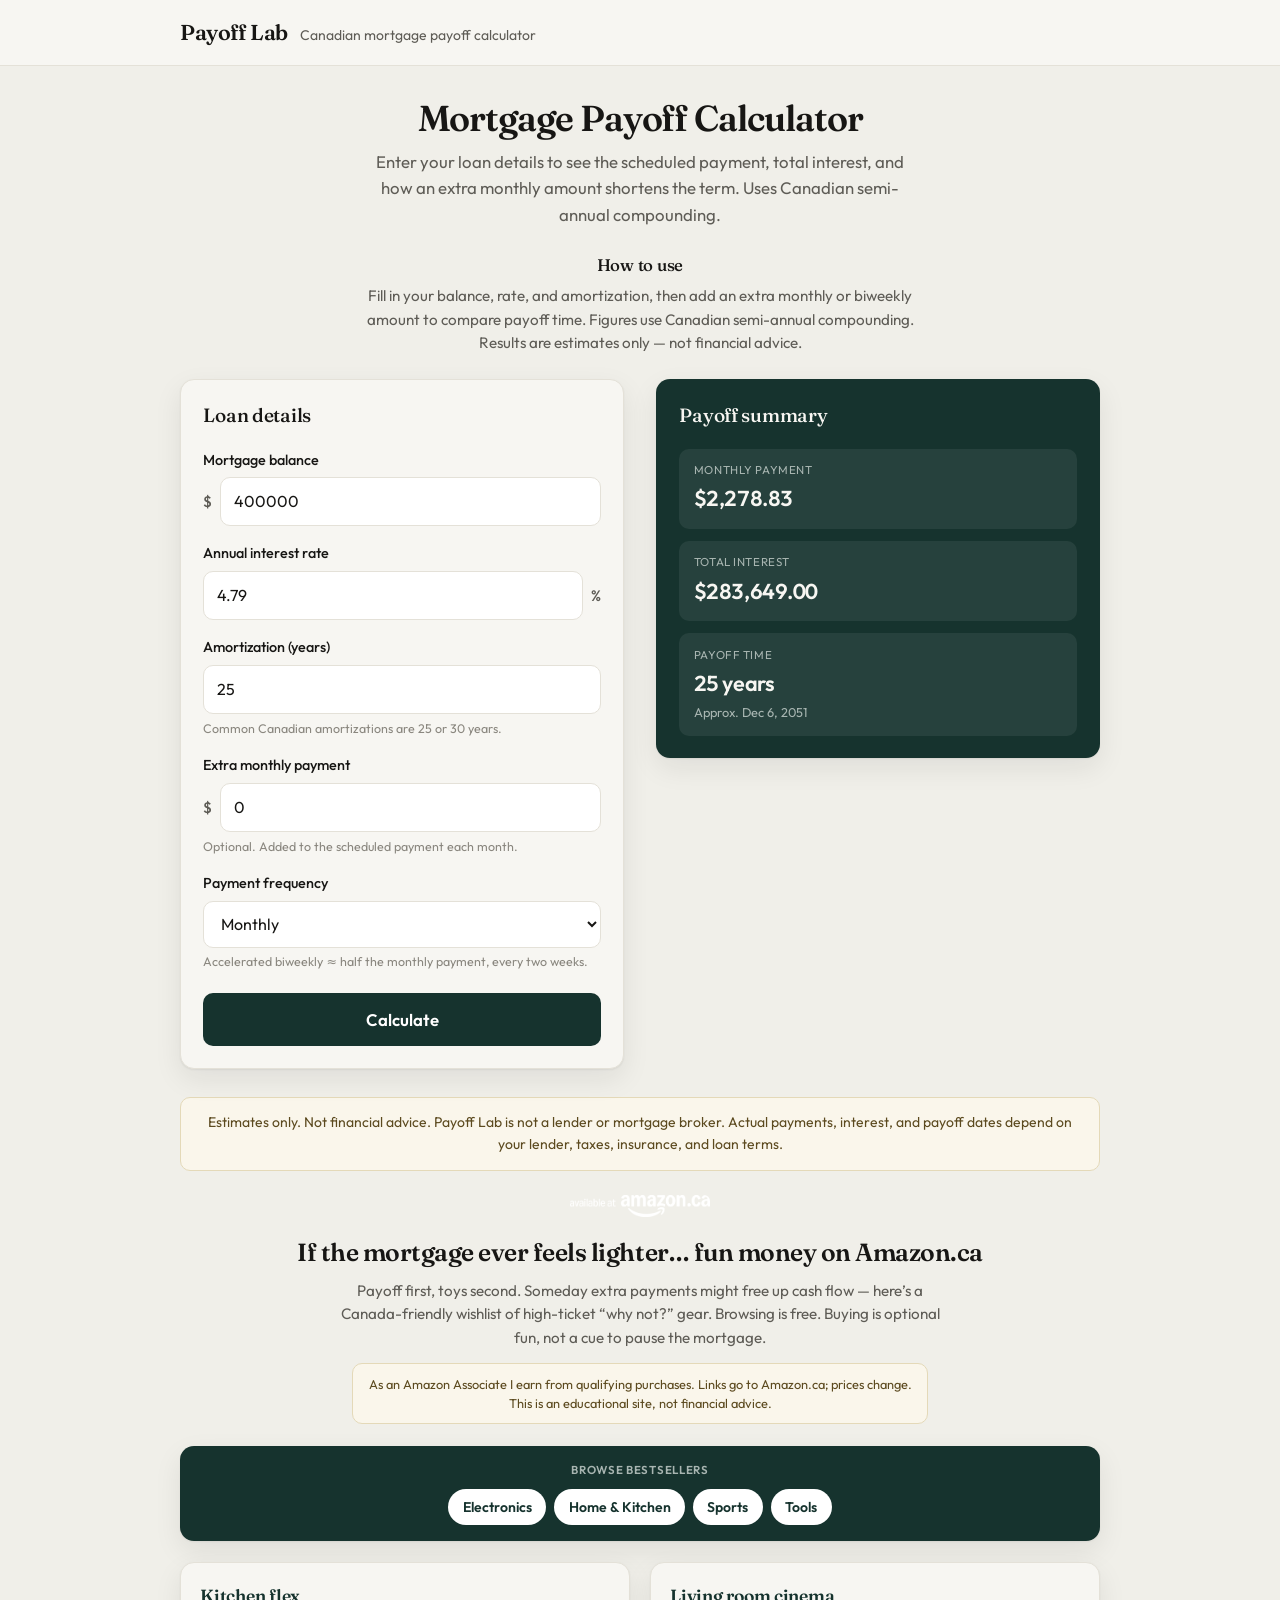
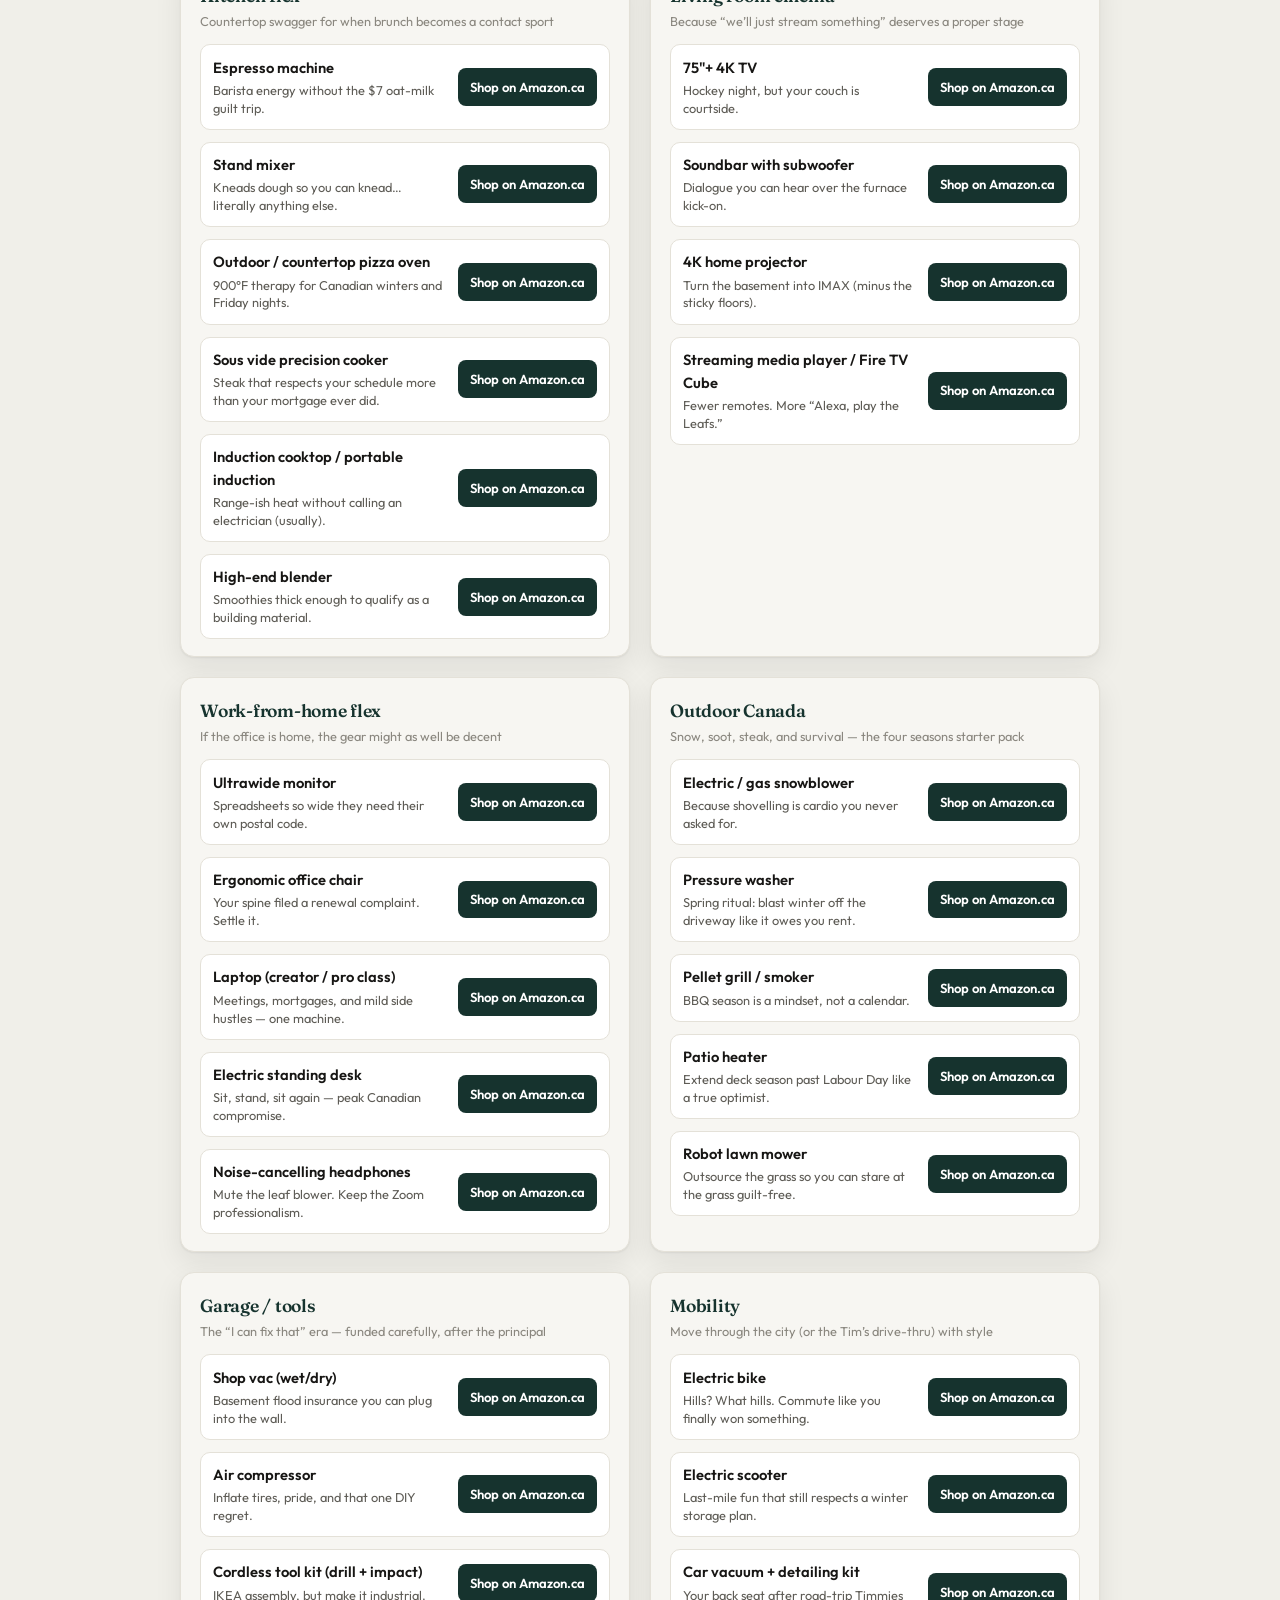
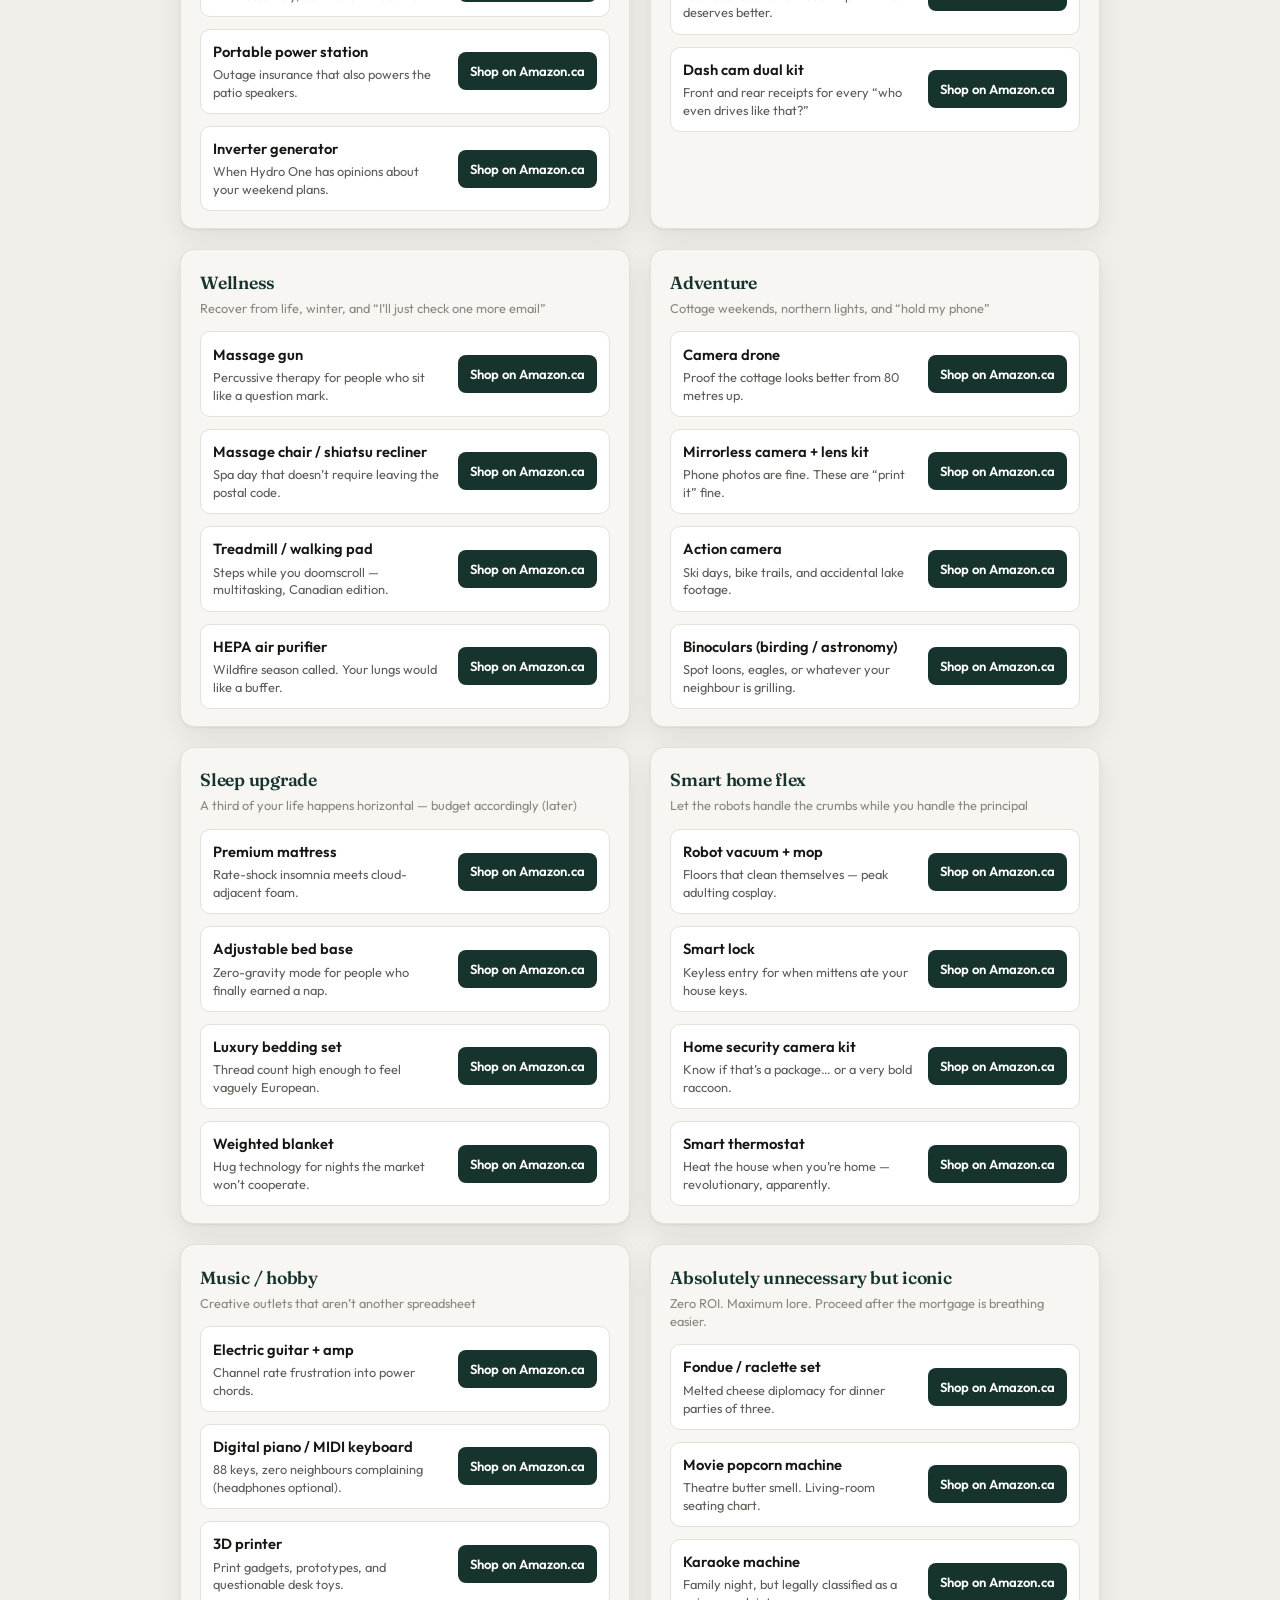
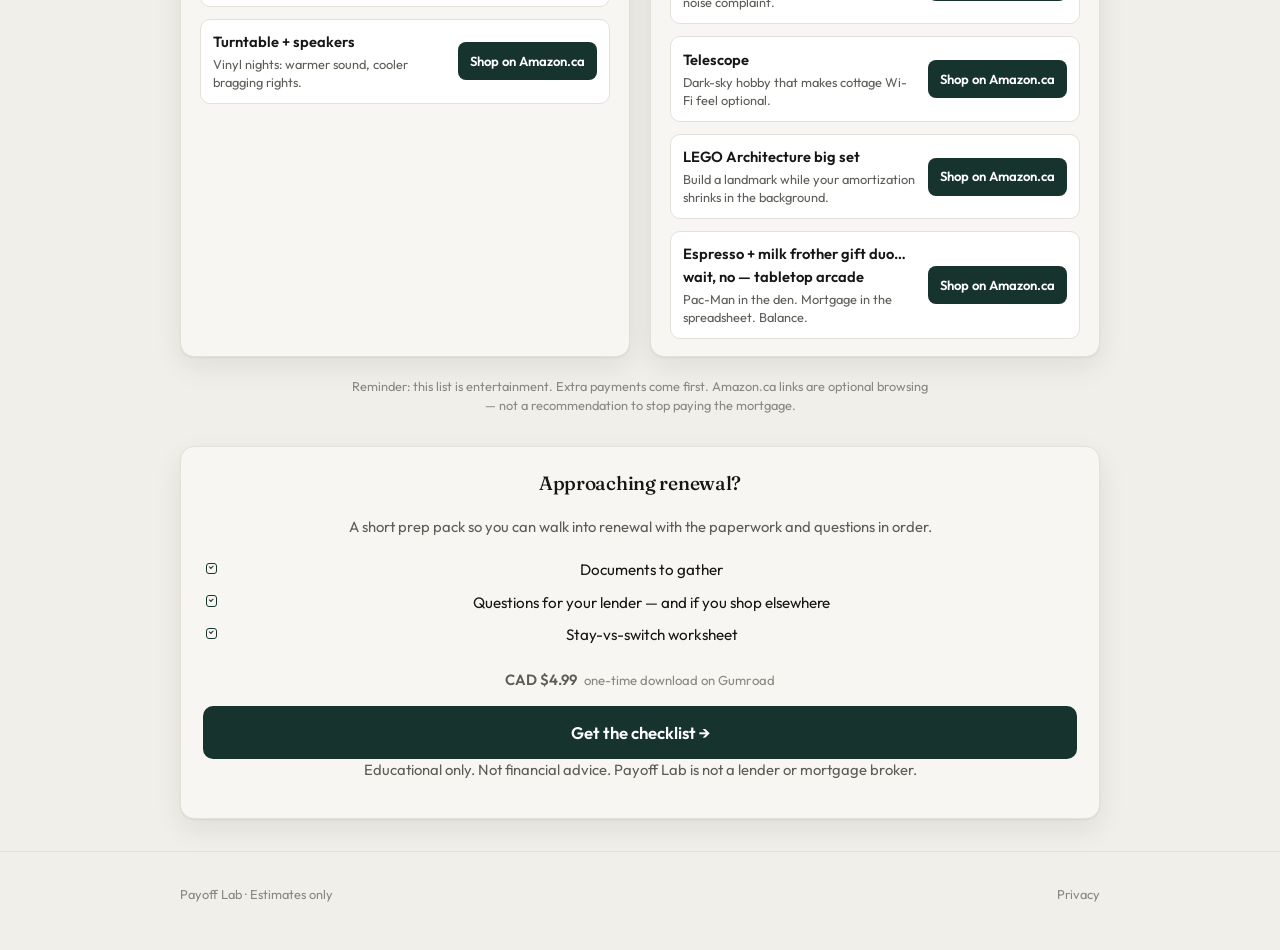
==== commit 98d27295: "Add Google Analytics 4 gtag to all HTML pages Insert the standard gtag.js snippet with Measurement I" ====
--- a/index.html
+++ b/index.html
@@ -1,6 +1,14 @@
 <!DOCTYPE html>
 <html lang="en-CA">
 <head>
+  <!-- Google tag (gtag.js) -->
+  <script async src="https://www.googletagmanager.com/gtag/js?id=G-DV2G20V7BP"></script>
+  <script>
+    window.dataLayer = window.dataLayer || [];
+    function gtag(){dataLayer.push(arguments);}
+    gtag('js', new Date());
+    gtag('config', 'G-DV2G20V7BP');
+  </script>
   <meta charset="utf-8" />
   <meta name="viewport" content="width=device-width, initial-scale=1" />
   <title>Free Canadian Mortgage Calculator | Extra Payments</title>
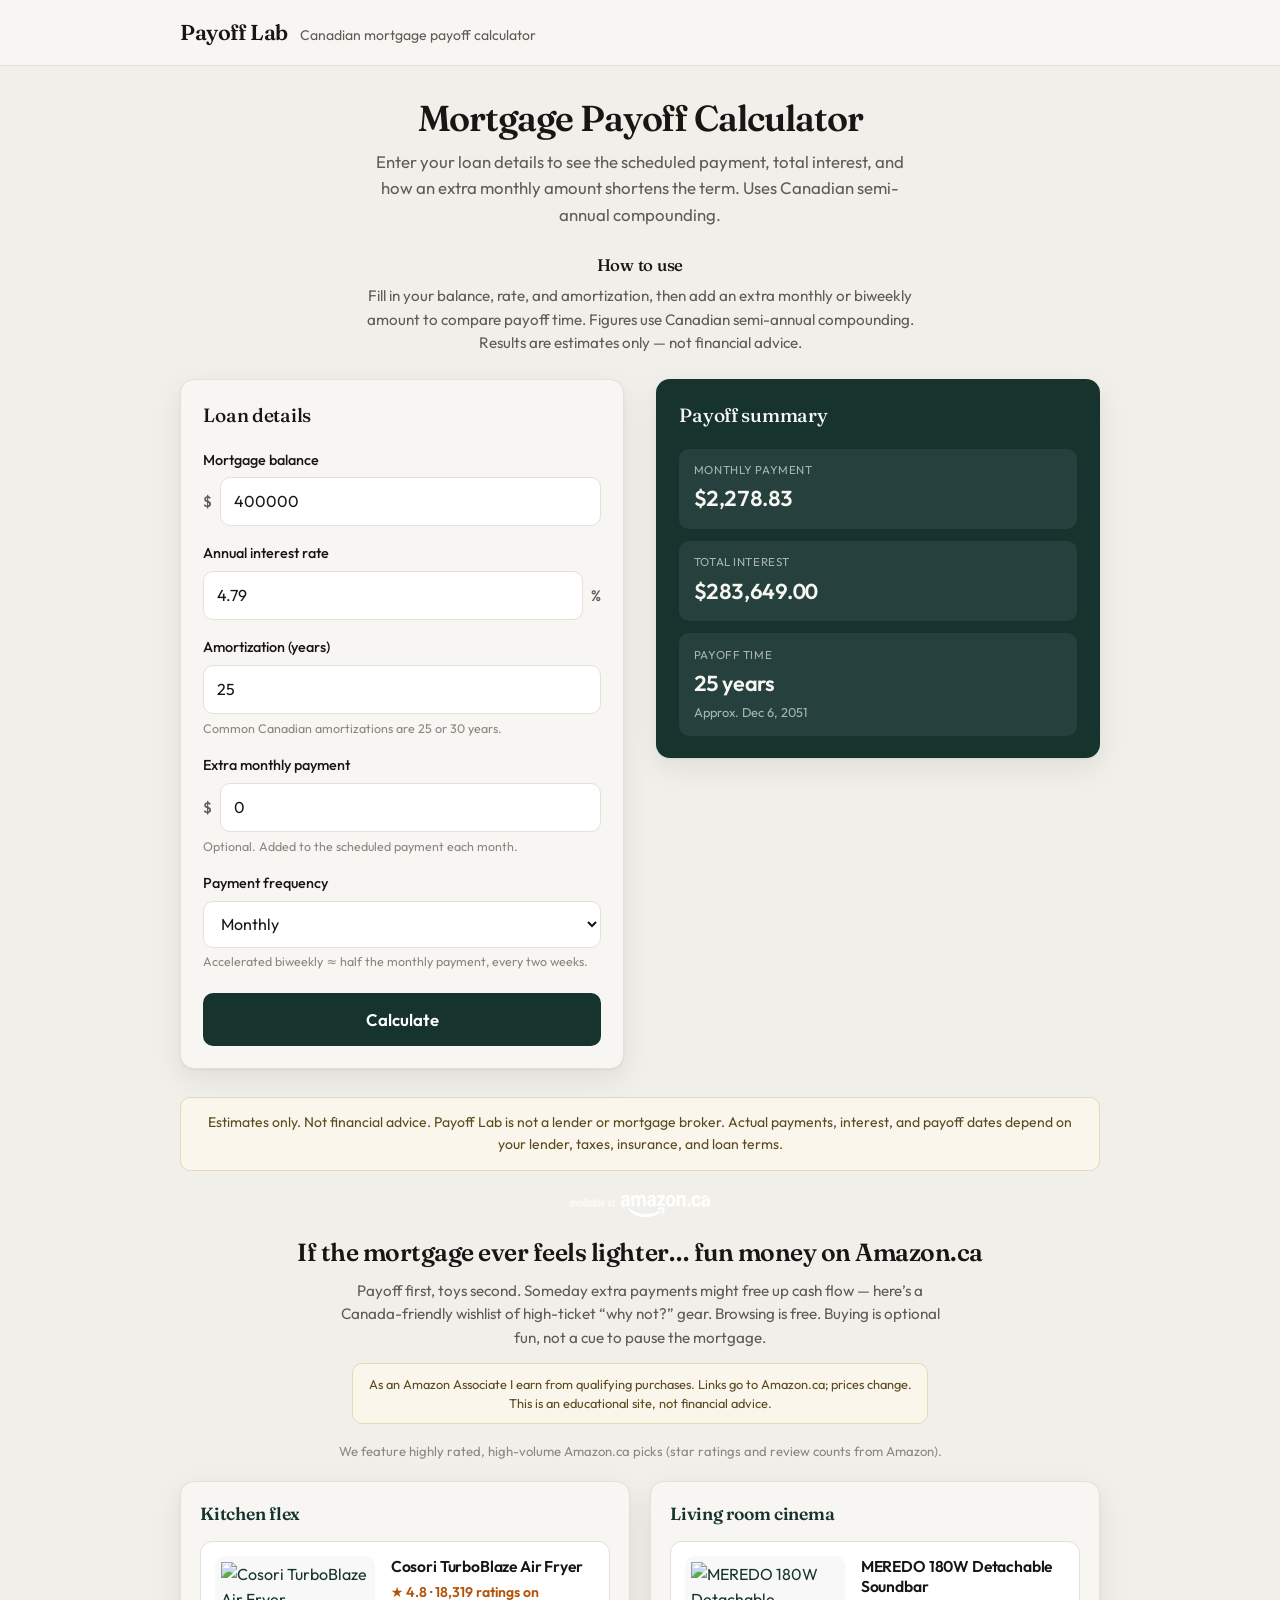
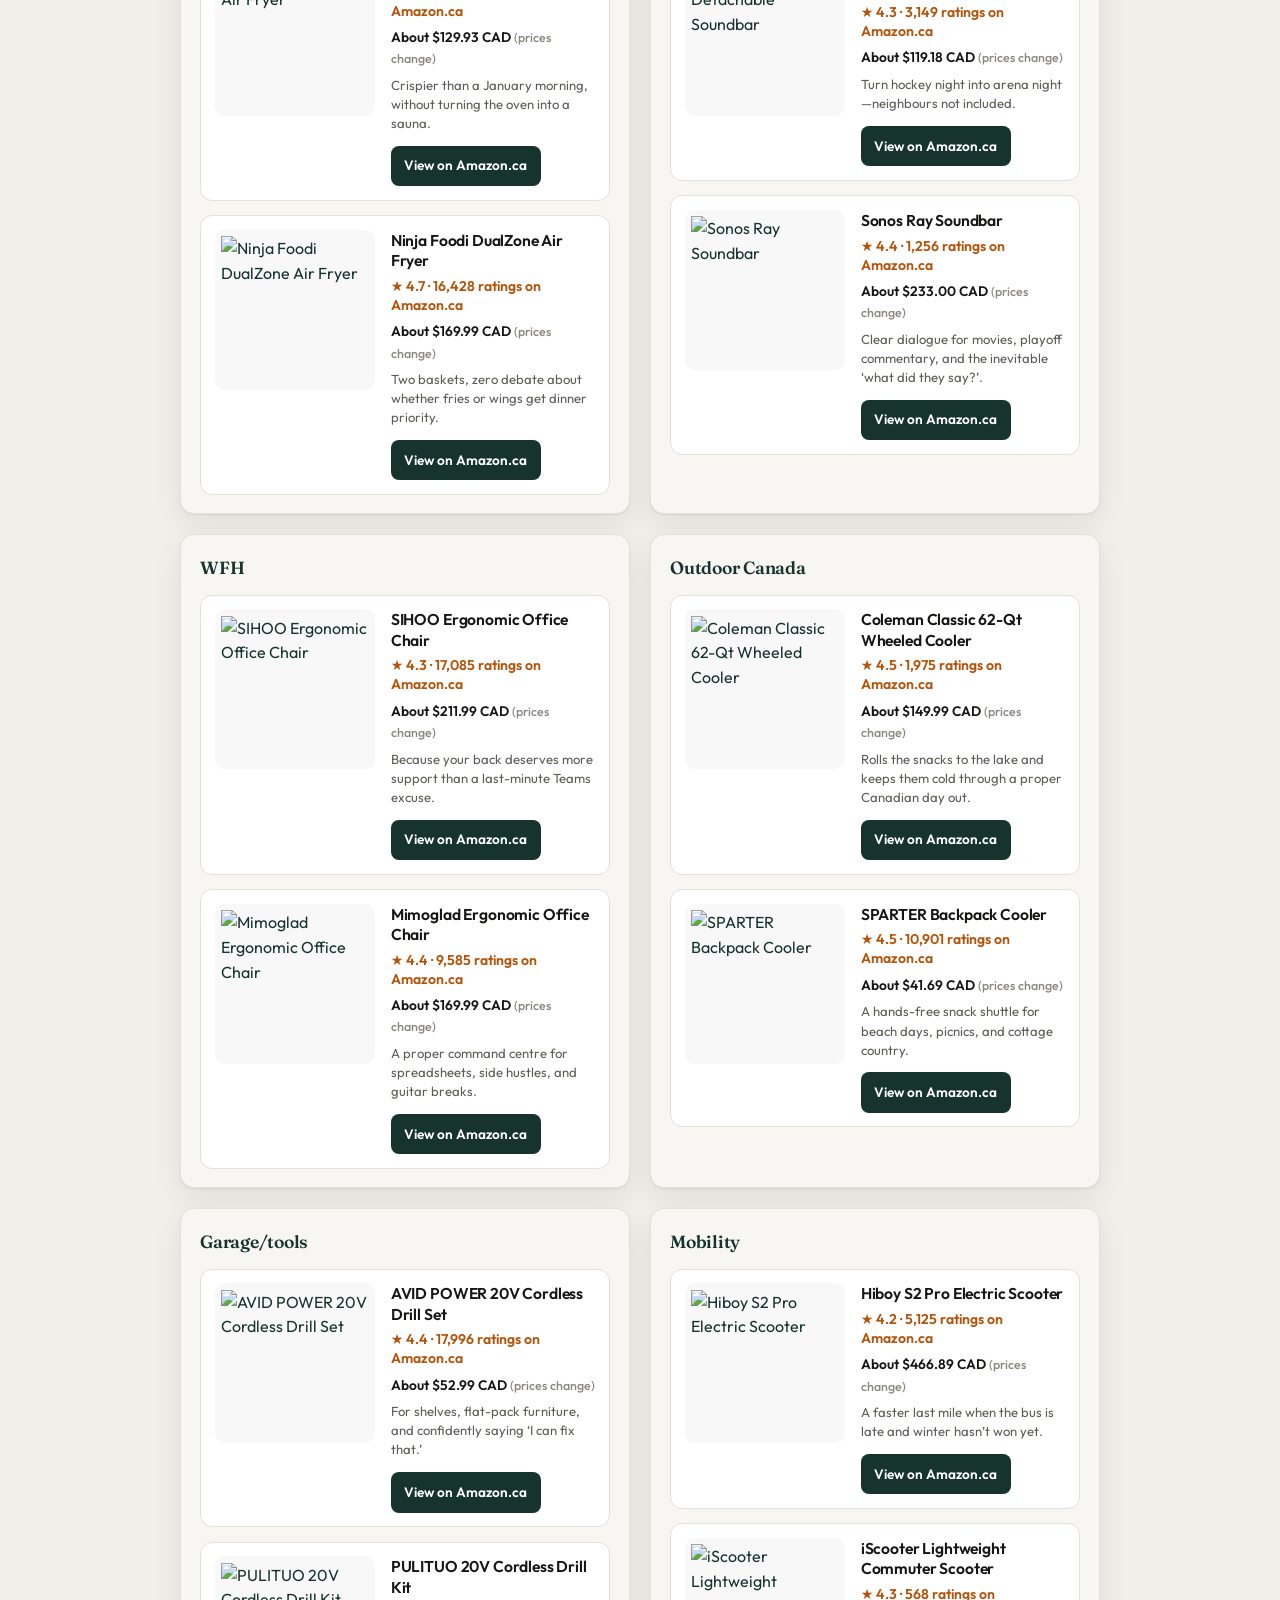
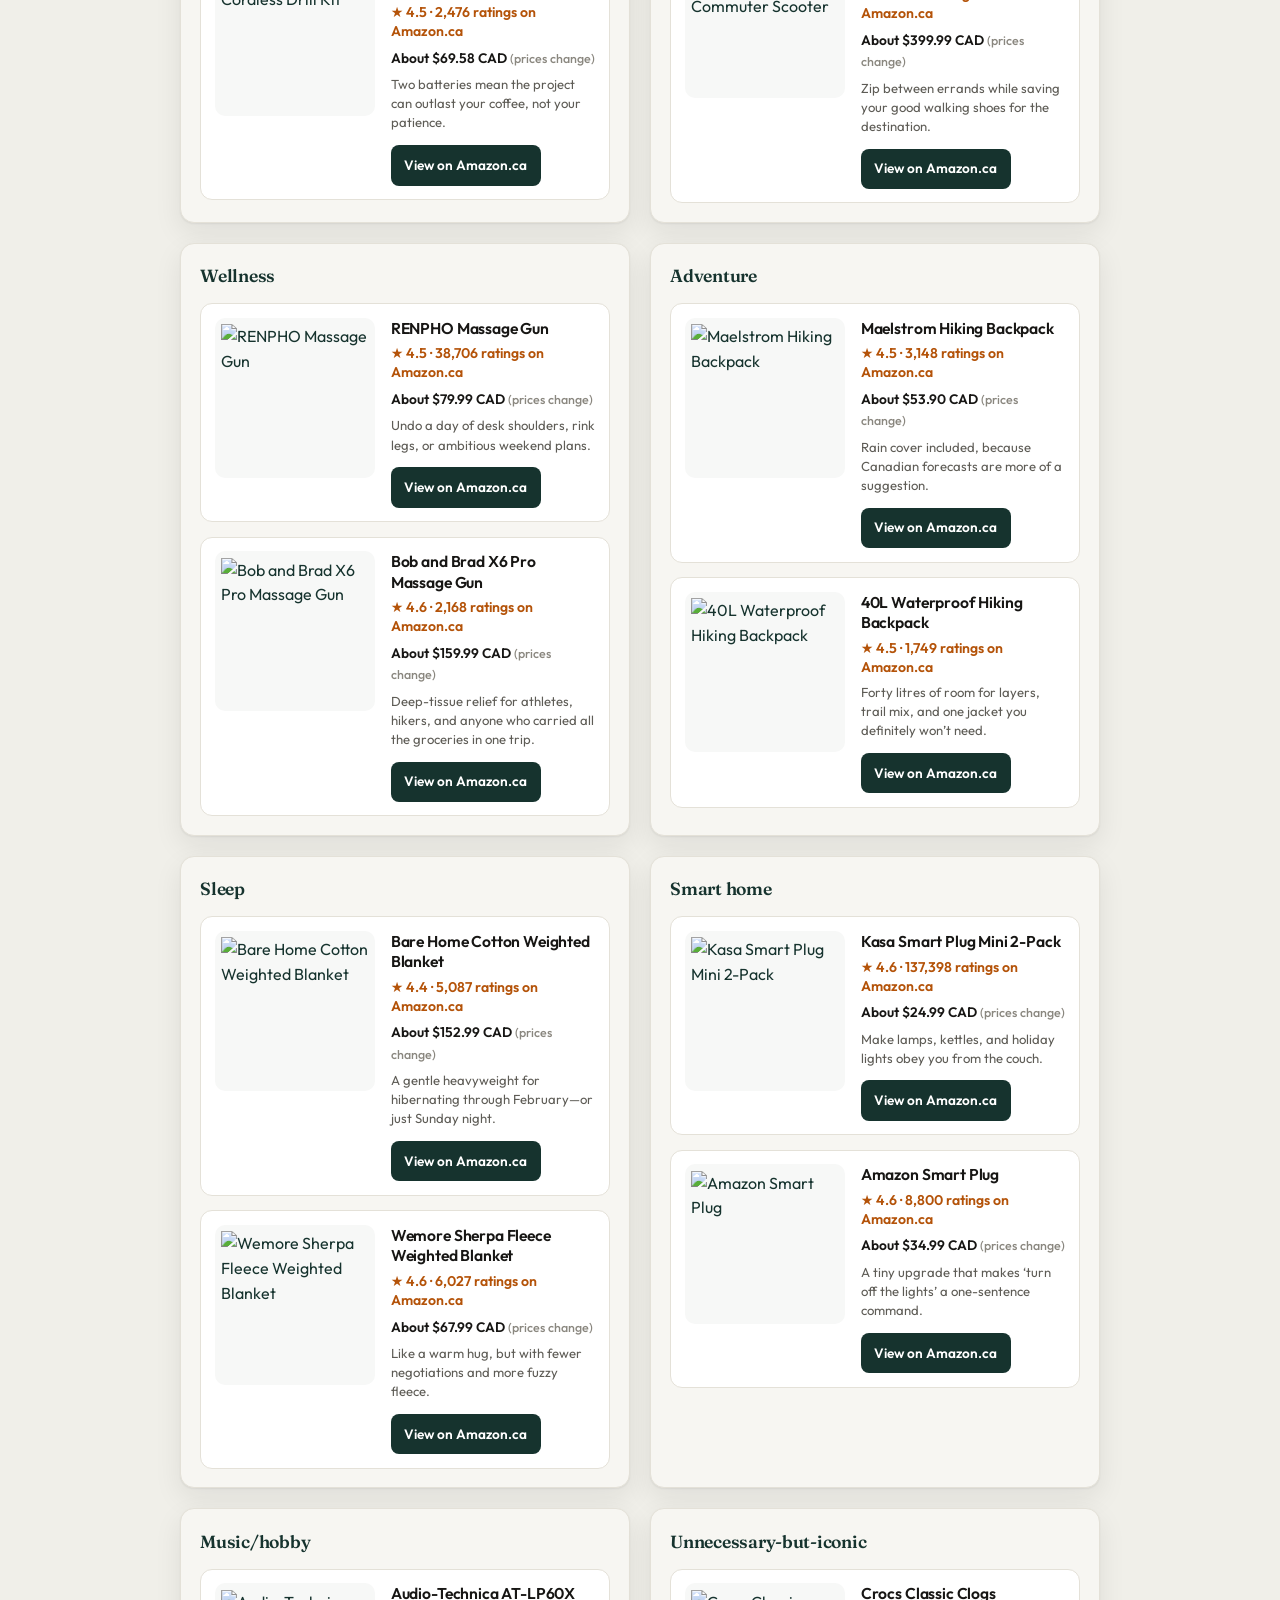
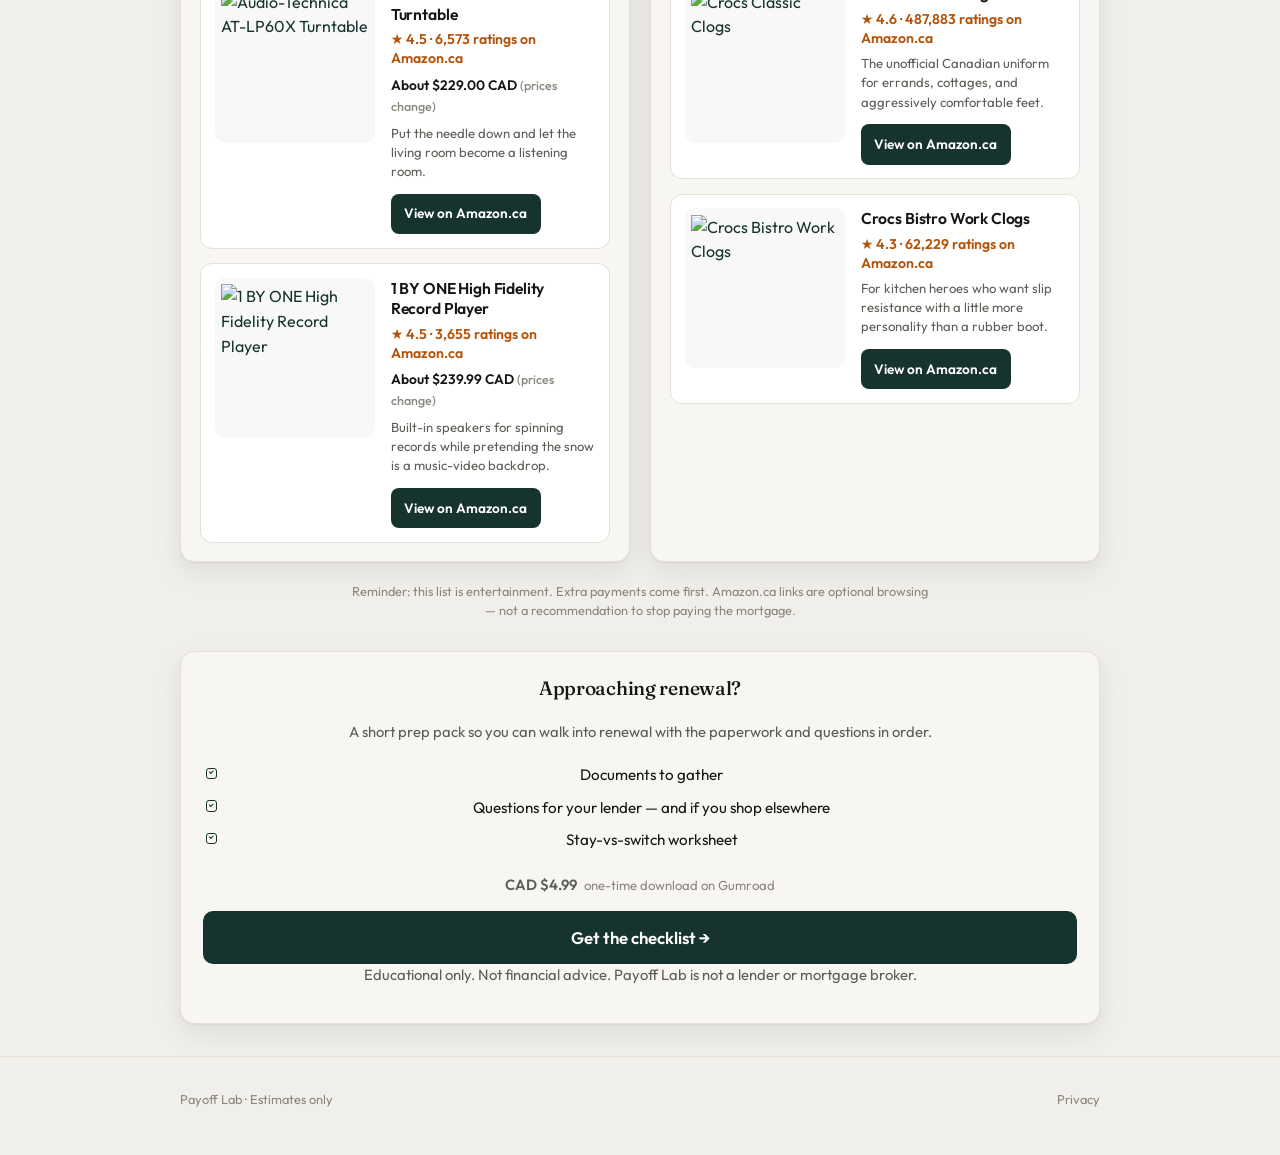
==== commit dad7a661: "Show Amazon product photos and star ratings on fun-money picks" ====
--- a/index.html
+++ b/index.html
@@ -1,14 +1,6 @@
 <!DOCTYPE html>
 <html lang="en-CA">
 <head>
-  <!-- Google tag (gtag.js) -->
-  <script async src="https://www.googletagmanager.com/gtag/js?id=G-DV2G20V7BP"></script>
-  <script>
-    window.dataLayer = window.dataLayer || [];
-    function gtag(){dataLayer.push(arguments);}
-    gtag('js', new Date());
-    gtag('config', 'G-DV2G20V7BP');
-  </script>
   <meta charset="utf-8" />
   <meta name="viewport" content="width=device-width, initial-scale=1" />
   <title>Free Canadian Mortgage Calculator | Extra Payments</title>
@@ -124,485 +116,582 @@
           </p>
         </div>
 
-        <div class="browse-row" aria-label="Browse Amazon.ca bestsellers by category">
-          <p class="browse-label">Browse bestsellers</p>
-          <div class="browse-chips">
-            <a class="browse-chip" href="https://www.amazon.ca/s?k=electronics+bestsellers&amp;tag=payofflab-20" rel="nofollow sponsored noopener" target="_blank">Electronics</a>
-            <a class="browse-chip" href="https://www.amazon.ca/s?k=home+and+kitchen+bestsellers&amp;tag=payofflab-20" rel="nofollow sponsored noopener" target="_blank">Home &amp; Kitchen</a>
-            <a class="browse-chip" href="https://www.amazon.ca/s?k=sports+outdoors+bestsellers&amp;tag=payofflab-20" rel="nofollow sponsored noopener" target="_blank">Sports</a>
-            <a class="browse-chip" href="https://www.amazon.ca/s?k=power+tools+bestsellers&amp;tag=payofflab-20" rel="nofollow sponsored noopener" target="_blank">Tools</a>
-          </div>
-        </div>
+        <p class="fun-money-filter-note">
+          We feature highly rated, high-volume Amazon.ca picks (star ratings and review counts from Amazon).
+        </p>
 
         <div class="fun-groups">
-
-          <article class="fun-group card">
+          <article class="card fun-group">
             <h3>Kitchen flex</h3>
-            <p class="fun-group-tag">Countertop swagger for when brunch becomes a contact sport</p>
-            <ul class="fun-items">
-              <li>
-                <div class="fun-item-text">
-                  <strong>Espresso machine</strong>
-                  <span>Barista energy without the $7 oat-milk guilt trip.</span>
-                </div>
-                <a class="btn btn-amazon" href="https://www.amazon.ca/s?k=espresso+machine&amp;tag=payofflab-20" rel="nofollow sponsored noopener" target="_blank">Shop on Amazon.ca</a>
-              </li>
-              <li>
-                <div class="fun-item-text">
-                  <strong>Stand mixer</strong>
-                  <span>Kneads dough so you can knead… literally anything else.</span>
-                </div>
-                <a class="btn btn-amazon" href="https://www.amazon.ca/s?k=stand+mixer&amp;tag=payofflab-20" rel="nofollow sponsored noopener" target="_blank">Shop on Amazon.ca</a>
-              </li>
-              <li>
-                <div class="fun-item-text">
-                  <strong>Outdoor / countertop pizza oven</strong>
-                  <span>900°F therapy for Canadian winters and Friday nights.</span>
-                </div>
-                <a class="btn btn-amazon" href="https://www.amazon.ca/s?k=pizza+oven&amp;tag=payofflab-20" rel="nofollow sponsored noopener" target="_blank">Shop on Amazon.ca</a>
-              </li>
-              <li>
-                <div class="fun-item-text">
-                  <strong>Sous vide precision cooker</strong>
-                  <span>Steak that respects your schedule more than your mortgage ever did.</span>
-                </div>
-                <a class="btn btn-amazon" href="https://www.amazon.ca/s?k=sous+vide&amp;tag=payofflab-20" rel="nofollow sponsored noopener" target="_blank">Shop on Amazon.ca</a>
-              </li>
-              <li>
-                <div class="fun-item-text">
-                  <strong>Induction cooktop / portable induction</strong>
-                  <span>Range-ish heat without calling an electrician (usually).</span>
-                </div>
-                <a class="btn btn-amazon" href="https://www.amazon.ca/s?k=induction+cooktop&amp;tag=payofflab-20" rel="nofollow sponsored noopener" target="_blank">Shop on Amazon.ca</a>
-              </li>
-              <li>
-                <div class="fun-item-text">
-                  <strong>High-end blender</strong>
-                  <span>Smoothies thick enough to qualify as a building material.</span>
-                </div>
-                <a class="btn btn-amazon" href="https://www.amazon.ca/s?k=high+end+blender&amp;tag=payofflab-20" rel="nofollow sponsored noopener" target="_blank">Shop on Amazon.ca</a>
-              </li>
-            </ul>
-          </article>
-
-          <article class="fun-group card">
+            <div class="product-grid">
+              <article class="product-card">
+                <a class="product-card-image-link" href="https://www.amazon.ca/dp/B0D1KQKZM2?tag=payofflab-20" rel="nofollow sponsored noopener" target="_blank">
+                  <img
+                    class="product-card-image"
+                    src="https://m.media-amazon.com/images/I/81R9sA3IyBL._AC_SX569_.jpg"
+                    alt="Cosori TurboBlaze Air Fryer"
+                    width="280"
+                    height="280"
+                    loading="lazy"
+                  />
+                </a>
+                <div class="product-card-body">
+                  <h4 class="product-card-name">Cosori TurboBlaze Air Fryer</h4>
+                  <p class="product-card-rating" aria-label="Amazon rating 4.8 out of 5 from 18,319 ratings">
+                    ★ 4.8 · 18,319 ratings on Amazon.ca
+                  </p>
+                  <p class="product-card-price">About $129.93 CAD <span class="product-card-price-note">(prices change)</span></p>
+                  <p class="product-card-blurb">Crispier than a January morning, without turning the oven into a sauna.</p>
+                  <a class="btn btn-amazon" href="https://www.amazon.ca/dp/B0D1KQKZM2?tag=payofflab-20" rel="nofollow sponsored noopener" target="_blank">View on Amazon.ca</a>
+                </div>
+              </article>
+              <article class="product-card">
+                <a class="product-card-image-link" href="https://www.amazon.ca/dp/B08GL1XSH8?tag=payofflab-20" rel="nofollow sponsored noopener" target="_blank">
+                  <img
+                    class="product-card-image"
+                    src="https://m.media-amazon.com/images/I/61VoLZaM8HL._AC_SX569_.jpg"
+                    alt="Ninja Foodi DualZone Air Fryer"
+                    width="280"
+                    height="280"
+                    loading="lazy"
+                  />
+                </a>
+                <div class="product-card-body">
+                  <h4 class="product-card-name">Ninja Foodi DualZone Air Fryer</h4>
+                  <p class="product-card-rating" aria-label="Amazon rating 4.7 out of 5 from 16,428 ratings">
+                    ★ 4.7 · 16,428 ratings on Amazon.ca
+                  </p>
+                  <p class="product-card-price">About $169.99 CAD <span class="product-card-price-note">(prices change)</span></p>
+                  <p class="product-card-blurb">Two baskets, zero debate about whether fries or wings get dinner priority.</p>
+                  <a class="btn btn-amazon" href="https://www.amazon.ca/dp/B08GL1XSH8?tag=payofflab-20" rel="nofollow sponsored noopener" target="_blank">View on Amazon.ca</a>
+                </div>
+              </article>
+            </div>
+          </article>
+
+          <article class="card fun-group">
             <h3>Living room cinema</h3>
-            <p class="fun-group-tag">Because “we’ll just stream something” deserves a proper stage</p>
-            <ul class="fun-items">
-              <li>
-                <div class="fun-item-text">
-                  <strong>75"+ 4K TV</strong>
-                  <span>Hockey night, but your couch is courtside.</span>
-                </div>
-                <a class="btn btn-amazon" href="https://www.amazon.ca/s?k=75+inch+4K+TV&amp;tag=payofflab-20" rel="nofollow sponsored noopener" target="_blank">Shop on Amazon.ca</a>
-              </li>
-              <li>
-                <div class="fun-item-text">
-                  <strong>Soundbar with subwoofer</strong>
-                  <span>Dialogue you can hear over the furnace kick-on.</span>
-                </div>
-                <a class="btn btn-amazon" href="https://www.amazon.ca/s?k=soundbar+subwoofer&amp;tag=payofflab-20" rel="nofollow sponsored noopener" target="_blank">Shop on Amazon.ca</a>
-              </li>
-              <li>
-                <div class="fun-item-text">
-                  <strong>4K home projector</strong>
-                  <span>Turn the basement into IMAX (minus the sticky floors).</span>
-                </div>
-                <a class="btn btn-amazon" href="https://www.amazon.ca/s?k=4K+home+projector&amp;tag=payofflab-20" rel="nofollow sponsored noopener" target="_blank">Shop on Amazon.ca</a>
-              </li>
-              <li>
-                <div class="fun-item-text">
-                  <strong>Streaming media player / Fire TV Cube</strong>
-                  <span>Fewer remotes. More “Alexa, play the Leafs.”</span>
-                </div>
-                <a class="btn btn-amazon" href="https://www.amazon.ca/s?k=Fire+TV+Cube&amp;tag=payofflab-20" rel="nofollow sponsored noopener" target="_blank">Shop on Amazon.ca</a>
-              </li>
-            </ul>
-          </article>
-
-          <article class="fun-group card">
-            <h3>Work-from-home flex</h3>
-            <p class="fun-group-tag">If the office is home, the gear might as well be decent</p>
-            <ul class="fun-items">
-              <li>
-                <div class="fun-item-text">
-                  <strong>Ultrawide monitor</strong>
-                  <span>Spreadsheets so wide they need their own postal code.</span>
-                </div>
-                <a class="btn btn-amazon" href="https://www.amazon.ca/s?k=ultrawide+monitor&amp;tag=payofflab-20" rel="nofollow sponsored noopener" target="_blank">Shop on Amazon.ca</a>
-              </li>
-              <li>
-                <div class="fun-item-text">
-                  <strong>Ergonomic office chair</strong>
-                  <span>Your spine filed a renewal complaint. Settle it.</span>
-                </div>
-                <a class="btn btn-amazon" href="https://www.amazon.ca/s?k=ergonomic+office+chair&amp;tag=payofflab-20" rel="nofollow sponsored noopener" target="_blank">Shop on Amazon.ca</a>
-              </li>
-              <li>
-                <div class="fun-item-text">
-                  <strong>Laptop (creator / pro class)</strong>
-                  <span>Meetings, mortgages, and mild side hustles — one machine.</span>
-                </div>
-                <a class="btn btn-amazon" href="https://www.amazon.ca/s?k=laptop+16GB+RAM&amp;tag=payofflab-20" rel="nofollow sponsored noopener" target="_blank">Shop on Amazon.ca</a>
-              </li>
-              <li>
-                <div class="fun-item-text">
-                  <strong>Electric standing desk</strong>
-                  <span>Sit, stand, sit again — peak Canadian compromise.</span>
-                </div>
-                <a class="btn btn-amazon" href="https://www.amazon.ca/s?k=electric+standing+desk&amp;tag=payofflab-20" rel="nofollow sponsored noopener" target="_blank">Shop on Amazon.ca</a>
-              </li>
-              <li>
-                <div class="fun-item-text">
-                  <strong>Noise-cancelling headphones</strong>
-                  <span>Mute the leaf blower. Keep the Zoom professionalism.</span>
-                </div>
-                <a class="btn btn-amazon" href="https://www.amazon.ca/s?k=noise+cancelling+headphones&amp;tag=payofflab-20" rel="nofollow sponsored noopener" target="_blank">Shop on Amazon.ca</a>
-              </li>
-            </ul>
-          </article>
-
-          <article class="fun-group card">
+            <div class="product-grid">
+              <article class="product-card">
+                <a class="product-card-image-link" href="https://www.amazon.ca/dp/B0B883CP4L?tag=payofflab-20" rel="nofollow sponsored noopener" target="_blank">
+                  <img
+                    class="product-card-image"
+                    src="https://m.media-amazon.com/images/I/617FsXb+ORL._AC_SY355_.jpg"
+                    alt="MEREDO 180W Detachable Soundbar"
+                    width="280"
+                    height="280"
+                    loading="lazy"
+                  />
+                </a>
+                <div class="product-card-body">
+                  <h4 class="product-card-name">MEREDO 180W Detachable Soundbar</h4>
+                  <p class="product-card-rating" aria-label="Amazon rating 4.3 out of 5 from 3,149 ratings">
+                    ★ 4.3 · 3,149 ratings on Amazon.ca
+                  </p>
+                  <p class="product-card-price">About $119.18 CAD <span class="product-card-price-note">(prices change)</span></p>
+                  <p class="product-card-blurb">Turn hockey night into arena night—neighbours not included.</p>
+                  <a class="btn btn-amazon" href="https://www.amazon.ca/dp/B0B883CP4L?tag=payofflab-20" rel="nofollow sponsored noopener" target="_blank">View on Amazon.ca</a>
+                </div>
+              </article>
+              <article class="product-card">
+                <a class="product-card-image-link" href="https://www.amazon.ca/dp/B0B2KPPQK1?tag=payofflab-20" rel="nofollow sponsored noopener" target="_blank">
+                  <img
+                    class="product-card-image"
+                    src="https://m.media-amazon.com/images/I/61HsYLWLkmL._AC_SX569_.jpg"
+                    alt="Sonos Ray Soundbar"
+                    width="280"
+                    height="280"
+                    loading="lazy"
+                  />
+                </a>
+                <div class="product-card-body">
+                  <h4 class="product-card-name">Sonos Ray Soundbar</h4>
+                  <p class="product-card-rating" aria-label="Amazon rating 4.4 out of 5 from 1,256 ratings">
+                    ★ 4.4 · 1,256 ratings on Amazon.ca
+                  </p>
+                  <p class="product-card-price">About $233.00 CAD <span class="product-card-price-note">(prices change)</span></p>
+                  <p class="product-card-blurb">Clear dialogue for movies, playoff commentary, and the inevitable ‘what did they say?’.</p>
+                  <a class="btn btn-amazon" href="https://www.amazon.ca/dp/B0B2KPPQK1?tag=payofflab-20" rel="nofollow sponsored noopener" target="_blank">View on Amazon.ca</a>
+                </div>
+              </article>
+            </div>
+          </article>
+
+          <article class="card fun-group">
+            <h3>WFH</h3>
+            <div class="product-grid">
+              <article class="product-card">
+                <a class="product-card-image-link" href="https://www.amazon.ca/dp/B07GNDDNMW?tag=payofflab-20" rel="nofollow sponsored noopener" target="_blank">
+                  <img
+                    class="product-card-image"
+                    src="https://m.media-amazon.com/images/I/61f2iO0EXqL._AC_SX522_.jpg"
+                    alt="SIHOO Ergonomic Office Chair"
+                    width="280"
+                    height="280"
+                    loading="lazy"
+                  />
+                </a>
+                <div class="product-card-body">
+                  <h4 class="product-card-name">SIHOO Ergonomic Office Chair</h4>
+                  <p class="product-card-rating" aria-label="Amazon rating 4.3 out of 5 from 17,085 ratings">
+                    ★ 4.3 · 17,085 ratings on Amazon.ca
+                  </p>
+                  <p class="product-card-price">About $211.99 CAD <span class="product-card-price-note">(prices change)</span></p>
+                  <p class="product-card-blurb">Because your back deserves more support than a last-minute Teams excuse.</p>
+                  <a class="btn btn-amazon" href="https://www.amazon.ca/dp/B07GNDDNMW?tag=payofflab-20" rel="nofollow sponsored noopener" target="_blank">View on Amazon.ca</a>
+                </div>
+              </article>
+              <article class="product-card">
+                <a class="product-card-image-link" href="https://www.amazon.ca/dp/B0GT8PDLBQ?tag=payofflab-20" rel="nofollow sponsored noopener" target="_blank">
+                  <img
+                    class="product-card-image"
+                    src="https://m.media-amazon.com/images/I/81XmHTEFGUL._AC_SX522_.jpg"
+                    alt="Mimoglad Ergonomic Office Chair"
+                    width="280"
+                    height="280"
+                    loading="lazy"
+                  />
+                </a>
+                <div class="product-card-body">
+                  <h4 class="product-card-name">Mimoglad Ergonomic Office Chair</h4>
+                  <p class="product-card-rating" aria-label="Amazon rating 4.4 out of 5 from 9,585 ratings">
+                    ★ 4.4 · 9,585 ratings on Amazon.ca
+                  </p>
+                  <p class="product-card-price">About $169.99 CAD <span class="product-card-price-note">(prices change)</span></p>
+                  <p class="product-card-blurb">A proper command centre for spreadsheets, side hustles, and guitar breaks.</p>
+                  <a class="btn btn-amazon" href="https://www.amazon.ca/dp/B0GT8PDLBQ?tag=payofflab-20" rel="nofollow sponsored noopener" target="_blank">View on Amazon.ca</a>
+                </div>
+              </article>
+            </div>
+          </article>
+
+          <article class="card fun-group">
             <h3>Outdoor Canada</h3>
-            <p class="fun-group-tag">Snow, soot, steak, and survival — the four seasons starter pack</p>
-            <ul class="fun-items">
-              <li>
-                <div class="fun-item-text">
-                  <strong>Electric / gas snowblower</strong>
-                  <span>Because shovelling is cardio you never asked for.</span>
-                </div>
-                <a class="btn btn-amazon" href="https://www.amazon.ca/s?k=snowblower&amp;tag=payofflab-20" rel="nofollow sponsored noopener" target="_blank">Shop on Amazon.ca</a>
-              </li>
-              <li>
-                <div class="fun-item-text">
-                  <strong>Pressure washer</strong>
-                  <span>Spring ritual: blast winter off the driveway like it owes you rent.</span>
-                </div>
-                <a class="btn btn-amazon" href="https://www.amazon.ca/s?k=pressure+washer&amp;tag=payofflab-20" rel="nofollow sponsored noopener" target="_blank">Shop on Amazon.ca</a>
-              </li>
-              <li>
-                <div class="fun-item-text">
-                  <strong>Pellet grill / smoker</strong>
-                  <span>BBQ season is a mindset, not a calendar.</span>
-                </div>
-                <a class="btn btn-amazon" href="https://www.amazon.ca/s?k=pellet+grill+smoker&amp;tag=payofflab-20" rel="nofollow sponsored noopener" target="_blank">Shop on Amazon.ca</a>
-              </li>
-              <li>
-                <div class="fun-item-text">
-                  <strong>Patio heater</strong>
-                  <span>Extend deck season past Labour Day like a true optimist.</span>
-                </div>
-                <a class="btn btn-amazon" href="https://www.amazon.ca/s?k=patio+heater&amp;tag=payofflab-20" rel="nofollow sponsored noopener" target="_blank">Shop on Amazon.ca</a>
-              </li>
-              <li>
-                <div class="fun-item-text">
-                  <strong>Robot lawn mower</strong>
-                  <span>Outsource the grass so you can stare at the grass guilt-free.</span>
-                </div>
-                <a class="btn btn-amazon" href="https://www.amazon.ca/s?k=robot+lawn+mower&amp;tag=payofflab-20" rel="nofollow sponsored noopener" target="_blank">Shop on Amazon.ca</a>
-              </li>
-            </ul>
-          </article>
-
-          <article class="fun-group card">
-            <h3>Garage / tools</h3>
-            <p class="fun-group-tag">The “I can fix that” era — funded carefully, after the principal</p>
-            <ul class="fun-items">
-              <li>
-                <div class="fun-item-text">
-                  <strong>Shop vac (wet/dry)</strong>
-                  <span>Basement flood insurance you can plug into the wall.</span>
-                </div>
-                <a class="btn btn-amazon" href="https://www.amazon.ca/s?k=shop+vac+wet+dry&amp;tag=payofflab-20" rel="nofollow sponsored noopener" target="_blank">Shop on Amazon.ca</a>
-              </li>
-              <li>
-                <div class="fun-item-text">
-                  <strong>Air compressor</strong>
-                  <span>Inflate tires, pride, and that one DIY regret.</span>
-                </div>
-                <a class="btn btn-amazon" href="https://www.amazon.ca/s?k=air+compressor&amp;tag=payofflab-20" rel="nofollow sponsored noopener" target="_blank">Shop on Amazon.ca</a>
-              </li>
-              <li>
-                <div class="fun-item-text">
-                  <strong>Cordless tool kit (drill + impact)</strong>
-                  <span>IKEA assembly, but make it industrial.</span>
-                </div>
-                <a class="btn btn-amazon" href="https://www.amazon.ca/s?k=cordless+drill+impact+kit&amp;tag=payofflab-20" rel="nofollow sponsored noopener" target="_blank">Shop on Amazon.ca</a>
-              </li>
-              <li>
-                <div class="fun-item-text">
-                  <strong>Portable power station</strong>
-                  <span>Outage insurance that also powers the patio speakers.</span>
-                </div>
-                <a class="btn btn-amazon" href="https://www.amazon.ca/s?k=portable+power+station&amp;tag=payofflab-20" rel="nofollow sponsored noopener" target="_blank">Shop on Amazon.ca</a>
-              </li>
-              <li>
-                <div class="fun-item-text">
-                  <strong>Inverter generator</strong>
-                  <span>When Hydro One has opinions about your weekend plans.</span>
-                </div>
-                <a class="btn btn-amazon" href="https://www.amazon.ca/s?k=inverter+generator&amp;tag=payofflab-20" rel="nofollow sponsored noopener" target="_blank">Shop on Amazon.ca</a>
-              </li>
-            </ul>
-          </article>
-
-          <article class="fun-group card">
+            <div class="product-grid">
+              <article class="product-card">
+                <a class="product-card-image-link" href="https://www.amazon.ca/dp/B08PL58LS2?tag=payofflab-20" rel="nofollow sponsored noopener" target="_blank">
+                  <img
+                    class="product-card-image"
+                    src="https://m.media-amazon.com/images/I/81fs4fhPnOL._AC_SX522_.jpg"
+                    alt="Coleman Classic 62-Qt Wheeled Cooler"
+                    width="280"
+                    height="280"
+                    loading="lazy"
+                  />
+                </a>
+                <div class="product-card-body">
+                  <h4 class="product-card-name">Coleman Classic 62-Qt Wheeled Cooler</h4>
+                  <p class="product-card-rating" aria-label="Amazon rating 4.5 out of 5 from 1,975 ratings">
+                    ★ 4.5 · 1,975 ratings on Amazon.ca
+                  </p>
+                  <p class="product-card-price">About $149.99 CAD <span class="product-card-price-note">(prices change)</span></p>
+                  <p class="product-card-blurb">Rolls the snacks to the lake and keeps them cold through a proper Canadian day out.</p>
+                  <a class="btn btn-amazon" href="https://www.amazon.ca/dp/B08PL58LS2?tag=payofflab-20" rel="nofollow sponsored noopener" target="_blank">View on Amazon.ca</a>
+                </div>
+              </article>
+              <article class="product-card">
+                <a class="product-card-image-link" href="https://www.amazon.ca/dp/B0B2Q48DL6?tag=payofflab-20" rel="nofollow sponsored noopener" target="_blank">
+                  <img
+                    class="product-card-image"
+                    src="https://m.media-amazon.com/images/I/71Ew+elf86L._AC_SX679_.jpg"
+                    alt="SPARTER Backpack Cooler"
+                    width="280"
+                    height="280"
+                    loading="lazy"
+                  />
+                </a>
+                <div class="product-card-body">
+                  <h4 class="product-card-name">SPARTER Backpack Cooler</h4>
+                  <p class="product-card-rating" aria-label="Amazon rating 4.5 out of 5 from 10,901 ratings">
+                    ★ 4.5 · 10,901 ratings on Amazon.ca
+                  </p>
+                  <p class="product-card-price">About $41.69 CAD <span class="product-card-price-note">(prices change)</span></p>
+                  <p class="product-card-blurb">A hands-free snack shuttle for beach days, picnics, and cottage country.</p>
+                  <a class="btn btn-amazon" href="https://www.amazon.ca/dp/B0B2Q48DL6?tag=payofflab-20" rel="nofollow sponsored noopener" target="_blank">View on Amazon.ca</a>
+                </div>
+              </article>
+            </div>
+          </article>
+
+          <article class="card fun-group">
+            <h3>Garage/tools</h3>
+            <div class="product-grid">
+              <article class="product-card">
+                <a class="product-card-image-link" href="https://www.amazon.ca/dp/B07CR1GPBQ?tag=payofflab-20" rel="nofollow sponsored noopener" target="_blank">
+                  <img
+                    class="product-card-image"
+                    src="https://m.media-amazon.com/images/I/71EZfS7MHCL._AC_SX569_.jpg"
+                    alt="AVID POWER 20V Cordless Drill Set"
+                    width="280"
+                    height="280"
+                    loading="lazy"
+                  />
+                </a>
+                <div class="product-card-body">
+                  <h4 class="product-card-name">AVID POWER 20V Cordless Drill Set</h4>
+                  <p class="product-card-rating" aria-label="Amazon rating 4.4 out of 5 from 17,996 ratings">
+                    ★ 4.4 · 17,996 ratings on Amazon.ca
+                  </p>
+                  <p class="product-card-price">About $52.99 CAD <span class="product-card-price-note">(prices change)</span></p>
+                  <p class="product-card-blurb">For shelves, flat-pack furniture, and confidently saying ‘I can fix that.’</p>
+                  <a class="btn btn-amazon" href="https://www.amazon.ca/dp/B07CR1GPBQ?tag=payofflab-20" rel="nofollow sponsored noopener" target="_blank">View on Amazon.ca</a>
+                </div>
+              </article>
+              <article class="product-card">
+                <a class="product-card-image-link" href="https://www.amazon.ca/dp/B0DFSW93WM?tag=payofflab-20" rel="nofollow sponsored noopener" target="_blank">
+                  <img
+                    class="product-card-image"
+                    src="https://m.media-amazon.com/images/I/71qzQZB3c7L._AC_SX569_.jpg"
+                    alt="PULITUO 20V Cordless Drill Kit"
+                    width="280"
+                    height="280"
+                    loading="lazy"
+                  />
+                </a>
+                <div class="product-card-body">
+                  <h4 class="product-card-name">PULITUO 20V Cordless Drill Kit</h4>
+                  <p class="product-card-rating" aria-label="Amazon rating 4.5 out of 5 from 2,476 ratings">
+                    ★ 4.5 · 2,476 ratings on Amazon.ca
+                  </p>
+                  <p class="product-card-price">About $69.58 CAD <span class="product-card-price-note">(prices change)</span></p>
+                  <p class="product-card-blurb">Two batteries mean the project can outlast your coffee, not your patience.</p>
+                  <a class="btn btn-amazon" href="https://www.amazon.ca/dp/B0DFSW93WM?tag=payofflab-20" rel="nofollow sponsored noopener" target="_blank">View on Amazon.ca</a>
+                </div>
+              </article>
+            </div>
+          </article>
+
+          <article class="card fun-group">
             <h3>Mobility</h3>
-            <p class="fun-group-tag">Move through the city (or the Tim’s drive-thru) with style</p>
-            <ul class="fun-items">
-              <li>
-                <div class="fun-item-text">
-                  <strong>Electric bike</strong>
-                  <span>Hills? What hills. Commute like you finally won something.</span>
-                </div>
-                <a class="btn btn-amazon" href="https://www.amazon.ca/s?k=electric+bike&amp;tag=payofflab-20" rel="nofollow sponsored noopener" target="_blank">Shop on Amazon.ca</a>
-              </li>
-              <li>
-                <div class="fun-item-text">
-                  <strong>Electric scooter</strong>
-                  <span>Last-mile fun that still respects a winter storage plan.</span>
-                </div>
-                <a class="btn btn-amazon" href="https://www.amazon.ca/s?k=electric+scooter+adult&amp;tag=payofflab-20" rel="nofollow sponsored noopener" target="_blank">Shop on Amazon.ca</a>
-              </li>
-              <li>
-                <div class="fun-item-text">
-                  <strong>Car vacuum + detailing kit</strong>
-                  <span>Your back seat after road-trip Timmies deserves better.</span>
-                </div>
-                <a class="btn btn-amazon" href="https://www.amazon.ca/s?k=car+vacuum+detailing+kit&amp;tag=payofflab-20" rel="nofollow sponsored noopener" target="_blank">Shop on Amazon.ca</a>
-              </li>
-              <li>
-                <div class="fun-item-text">
-                  <strong>Dash cam dual kit</strong>
-                  <span>Front and rear receipts for every “who even drives like that?”</span>
-                </div>
-                <a class="btn btn-amazon" href="https://www.amazon.ca/s?k=dash+cam+dual+front+rear&amp;tag=payofflab-20" rel="nofollow sponsored noopener" target="_blank">Shop on Amazon.ca</a>
-              </li>
-            </ul>
-          </article>
-
-          <article class="fun-group card">
+            <div class="product-grid">
+              <article class="product-card">
+                <a class="product-card-image-link" href="https://www.amazon.ca/dp/B086N23QBD?tag=payofflab-20" rel="nofollow sponsored noopener" target="_blank">
+                  <img
+                    class="product-card-image"
+                    src="https://m.media-amazon.com/images/I/61gggOqhLXL._AC_SX522_.jpg"
+                    alt="Hiboy S2 Pro Electric Scooter"
+                    width="280"
+                    height="280"
+                    loading="lazy"
+                  />
+                </a>
+                <div class="product-card-body">
+                  <h4 class="product-card-name">Hiboy S2 Pro Electric Scooter</h4>
+                  <p class="product-card-rating" aria-label="Amazon rating 4.2 out of 5 from 5,125 ratings">
+                    ★ 4.2 · 5,125 ratings on Amazon.ca
+                  </p>
+                  <p class="product-card-price">About $466.89 CAD <span class="product-card-price-note">(prices change)</span></p>
+                  <p class="product-card-blurb">A faster last mile when the bus is late and winter hasn’t won yet.</p>
+                  <a class="btn btn-amazon" href="https://www.amazon.ca/dp/B086N23QBD?tag=payofflab-20" rel="nofollow sponsored noopener" target="_blank">View on Amazon.ca</a>
+                </div>
+              </article>
+              <article class="product-card">
+                <a class="product-card-image-link" href="https://www.amazon.ca/dp/B0GRVC82RK?tag=payofflab-20" rel="nofollow sponsored noopener" target="_blank">
+                  <img
+                    class="product-card-image"
+                    src="https://m.media-amazon.com/images/I/61IE8ytld0L._AC_SX522_.jpg"
+                    alt="iScooter Lightweight Commuter Scooter"
+                    width="280"
+                    height="280"
+                    loading="lazy"
+                  />
+                </a>
+                <div class="product-card-body">
+                  <h4 class="product-card-name">iScooter Lightweight Commuter Scooter</h4>
+                  <p class="product-card-rating" aria-label="Amazon rating 4.3 out of 5 from 568 ratings">
+                    ★ 4.3 · 568 ratings on Amazon.ca
+                  </p>
+                  <p class="product-card-price">About $399.99 CAD <span class="product-card-price-note">(prices change)</span></p>
+                  <p class="product-card-blurb">Zip between errands while saving your good walking shoes for the destination.</p>
+                  <a class="btn btn-amazon" href="https://www.amazon.ca/dp/B0GRVC82RK?tag=payofflab-20" rel="nofollow sponsored noopener" target="_blank">View on Amazon.ca</a>
+                </div>
+              </article>
+            </div>
+          </article>
+
+          <article class="card fun-group">
             <h3>Wellness</h3>
-            <p class="fun-group-tag">Recover from life, winter, and “I’ll just check one more email”</p>
-            <ul class="fun-items">
-              <li>
-                <div class="fun-item-text">
-                  <strong>Massage gun</strong>
-                  <span>Percussive therapy for people who sit like a question mark.</span>
-                </div>
-                <a class="btn btn-amazon" href="https://www.amazon.ca/s?k=massage+gun&amp;tag=payofflab-20" rel="nofollow sponsored noopener" target="_blank">Shop on Amazon.ca</a>
-              </li>
-              <li>
-                <div class="fun-item-text">
-                  <strong>Massage chair / shiatsu recliner</strong>
-                  <span>Spa day that doesn’t require leaving the postal code.</span>
-                </div>
-                <a class="btn btn-amazon" href="https://www.amazon.ca/s?k=massage+chair&amp;tag=payofflab-20" rel="nofollow sponsored noopener" target="_blank">Shop on Amazon.ca</a>
-              </li>
-              <li>
-                <div class="fun-item-text">
-                  <strong>Treadmill / walking pad</strong>
-                  <span>Steps while you doomscroll — multitasking, Canadian edition.</span>
-                </div>
-                <a class="btn btn-amazon" href="https://www.amazon.ca/s?k=walking+pad+treadmill&amp;tag=payofflab-20" rel="nofollow sponsored noopener" target="_blank">Shop on Amazon.ca</a>
-              </li>
-              <li>
-                <div class="fun-item-text">
-                  <strong>HEPA air purifier</strong>
-                  <span>Wildfire season called. Your lungs would like a buffer.</span>
-                </div>
-                <a class="btn btn-amazon" href="https://www.amazon.ca/s?k=HEPA+air+purifier&amp;tag=payofflab-20" rel="nofollow sponsored noopener" target="_blank">Shop on Amazon.ca</a>
-              </li>
-            </ul>
-          </article>
-
-          <article class="fun-group card">
+            <div class="product-grid">
+              <article class="product-card">
+                <a class="product-card-image-link" href="https://www.amazon.ca/dp/B085NTR26K?tag=payofflab-20" rel="nofollow sponsored noopener" target="_blank">
+                  <img
+                    class="product-card-image"
+                    src="https://m.media-amazon.com/images/I/71AdaIU5OkL._AC_SX569_.jpg"
+                    alt="RENPHO Massage Gun"
+                    width="280"
+                    height="280"
+                    loading="lazy"
+                  />
+                </a>
+                <div class="product-card-body">
+                  <h4 class="product-card-name">RENPHO Massage Gun</h4>
+                  <p class="product-card-rating" aria-label="Amazon rating 4.5 out of 5 from 38,706 ratings">
+                    ★ 4.5 · 38,706 ratings on Amazon.ca
+                  </p>
+                  <p class="product-card-price">About $79.99 CAD <span class="product-card-price-note">(prices change)</span></p>
+                  <p class="product-card-blurb">Undo a day of desk shoulders, rink legs, or ambitious weekend plans.</p>
+                  <a class="btn btn-amazon" href="https://www.amazon.ca/dp/B085NTR26K?tag=payofflab-20" rel="nofollow sponsored noopener" target="_blank">View on Amazon.ca</a>
+                </div>
+              </article>
+              <article class="product-card">
+                <a class="product-card-image-link" href="https://www.amazon.ca/dp/B0983GZJHZ?tag=payofflab-20" rel="nofollow sponsored noopener" target="_blank">
+                  <img
+                    class="product-card-image"
+                    src="https://m.media-amazon.com/images/I/71oleT4AVsL._AC_SY355_.jpg"
+                    alt="Bob and Brad X6 Pro Massage Gun"
+                    width="280"
+                    height="280"
+                    loading="lazy"
+                  />
+                </a>
+                <div class="product-card-body">
+                  <h4 class="product-card-name">Bob and Brad X6 Pro Massage Gun</h4>
+                  <p class="product-card-rating" aria-label="Amazon rating 4.6 out of 5 from 2,168 ratings">
+                    ★ 4.6 · 2,168 ratings on Amazon.ca
+                  </p>
+                  <p class="product-card-price">About $159.99 CAD <span class="product-card-price-note">(prices change)</span></p>
+                  <p class="product-card-blurb">Deep-tissue relief for athletes, hikers, and anyone who carried all the groceries in one trip.</p>
+                  <a class="btn btn-amazon" href="https://www.amazon.ca/dp/B0983GZJHZ?tag=payofflab-20" rel="nofollow sponsored noopener" target="_blank">View on Amazon.ca</a>
+                </div>
+              </article>
+            </div>
+          </article>
+
+          <article class="card fun-group">
             <h3>Adventure</h3>
-            <p class="fun-group-tag">Cottage weekends, northern lights, and “hold my phone”</p>
-            <ul class="fun-items">
-              <li>
-                <div class="fun-item-text">
-                  <strong>Camera drone</strong>
-                  <span>Proof the cottage looks better from 80 metres up.</span>
-                </div>
-                <a class="btn btn-amazon" href="https://www.amazon.ca/s?k=camera+drone&amp;tag=payofflab-20" rel="nofollow sponsored noopener" target="_blank">Shop on Amazon.ca</a>
-              </li>
-              <li>
-                <div class="fun-item-text">
-                  <strong>Mirrorless camera + lens kit</strong>
-                  <span>Phone photos are fine. These are “print it” fine.</span>
-                </div>
-                <a class="btn btn-amazon" href="https://www.amazon.ca/s?k=mirrorless+camera+lens+kit&amp;tag=payofflab-20" rel="nofollow sponsored noopener" target="_blank">Shop on Amazon.ca</a>
-              </li>
-              <li>
-                <div class="fun-item-text">
-                  <strong>Action camera</strong>
-                  <span>Ski days, bike trails, and accidental lake footage.</span>
-                </div>
-                <a class="btn btn-amazon" href="https://www.amazon.ca/s?k=action+camera&amp;tag=payofflab-20" rel="nofollow sponsored noopener" target="_blank">Shop on Amazon.ca</a>
-              </li>
-              <li>
-                <div class="fun-item-text">
-                  <strong>Binoculars (birding / astronomy)</strong>
-                  <span>Spot loons, eagles, or whatever your neighbour is grilling.</span>
-                </div>
-                <a class="btn btn-amazon" href="https://www.amazon.ca/s?k=binoculars+birding&amp;tag=payofflab-20" rel="nofollow sponsored noopener" target="_blank">Shop on Amazon.ca</a>
-              </li>
-            </ul>
-          </article>
-
-          <article class="fun-group card">
-            <h3>Sleep upgrade</h3>
-            <p class="fun-group-tag">A third of your life happens horizontal — budget accordingly (later)</p>
-            <ul class="fun-items">
-              <li>
-                <div class="fun-item-text">
-                  <strong>Premium mattress</strong>
-                  <span>Rate-shock insomnia meets cloud-adjacent foam.</span>
-                </div>
-                <a class="btn btn-amazon" href="https://www.amazon.ca/s?k=queen+mattress+memory+foam&amp;tag=payofflab-20" rel="nofollow sponsored noopener" target="_blank">Shop on Amazon.ca</a>
-              </li>
-              <li>
-                <div class="fun-item-text">
-                  <strong>Adjustable bed base</strong>
-                  <span>Zero-gravity mode for people who finally earned a nap.</span>
-                </div>
-                <a class="btn btn-amazon" href="https://www.amazon.ca/s?k=adjustable+bed+base&amp;tag=payofflab-20" rel="nofollow sponsored noopener" target="_blank">Shop on Amazon.ca</a>
-              </li>
-              <li>
-                <div class="fun-item-text">
-                  <strong>Luxury bedding set</strong>
-                  <span>Thread count high enough to feel vaguely European.</span>
-                </div>
-                <a class="btn btn-amazon" href="https://www.amazon.ca/s?k=luxury+sheet+set+egyptian+cotton&amp;tag=payofflab-20" rel="nofollow sponsored noopener" target="_blank">Shop on Amazon.ca</a>
-              </li>
-              <li>
-                <div class="fun-item-text">
-                  <strong>Weighted blanket</strong>
-                  <span>Hug technology for nights the market won’t cooperate.</span>
-                </div>
-                <a class="btn btn-amazon" href="https://www.amazon.ca/s?k=weighted+blanket&amp;tag=payofflab-20" rel="nofollow sponsored noopener" target="_blank">Shop on Amazon.ca</a>
-              </li>
-            </ul>
-          </article>
-
-          <article class="fun-group card">
-            <h3>Smart home flex</h3>
-            <p class="fun-group-tag">Let the robots handle the crumbs while you handle the principal</p>
-            <ul class="fun-items">
-              <li>
-                <div class="fun-item-text">
-                  <strong>Robot vacuum + mop</strong>
-                  <span>Floors that clean themselves — peak adulting cosplay.</span>
-                </div>
-                <a class="btn btn-amazon" href="https://www.amazon.ca/s?k=robot+vacuum+mop&amp;tag=payofflab-20" rel="nofollow sponsored noopener" target="_blank">Shop on Amazon.ca</a>
-              </li>
-              <li>
-                <div class="fun-item-text">
-                  <strong>Smart lock</strong>
-                  <span>Keyless entry for when mittens ate your house keys.</span>
-                </div>
-                <a class="btn btn-amazon" href="https://www.amazon.ca/s?k=smart+lock&amp;tag=payofflab-20" rel="nofollow sponsored noopener" target="_blank">Shop on Amazon.ca</a>
-              </li>
-              <li>
-                <div class="fun-item-text">
-                  <strong>Home security camera kit</strong>
-                  <span>Know if that’s a package… or a very bold raccoon.</span>
-                </div>
-                <a class="btn btn-amazon" href="https://www.amazon.ca/s?k=home+security+camera+kit&amp;tag=payofflab-20" rel="nofollow sponsored noopener" target="_blank">Shop on Amazon.ca</a>
-              </li>
-              <li>
-                <div class="fun-item-text">
-                  <strong>Smart thermostat</strong>
-                  <span>Heat the house when you’re home — revolutionary, apparently.</span>
-                </div>
-                <a class="btn btn-amazon" href="https://www.amazon.ca/s?k=smart+thermostat&amp;tag=payofflab-20" rel="nofollow sponsored noopener" target="_blank">Shop on Amazon.ca</a>
-              </li>
-            </ul>
-          </article>
-
-          <article class="fun-group card">
-            <h3>Music / hobby</h3>
-            <p class="fun-group-tag">Creative outlets that aren’t another spreadsheet</p>
-            <ul class="fun-items">
-              <li>
-                <div class="fun-item-text">
-                  <strong>Electric guitar + amp</strong>
-                  <span>Channel rate frustration into power chords.</span>
-                </div>
-                <a class="btn btn-amazon" href="https://www.amazon.ca/s?k=electric+guitar+amp+pack&amp;tag=payofflab-20" rel="nofollow sponsored noopener" target="_blank">Shop on Amazon.ca</a>
-              </li>
-              <li>
-                <div class="fun-item-text">
-                  <strong>Digital piano / MIDI keyboard</strong>
-                  <span>88 keys, zero neighbours complaining (headphones optional).</span>
-                </div>
-                <a class="btn btn-amazon" href="https://www.amazon.ca/s?k=digital+piano+88+key&amp;tag=payofflab-20" rel="nofollow sponsored noopener" target="_blank">Shop on Amazon.ca</a>
-              </li>
-              <li>
-                <div class="fun-item-text">
-                  <strong>3D printer</strong>
-                  <span>Print gadgets, prototypes, and questionable desk toys.</span>
-                </div>
-                <a class="btn btn-amazon" href="https://www.amazon.ca/s?k=3D+printer&amp;tag=payofflab-20" rel="nofollow sponsored noopener" target="_blank">Shop on Amazon.ca</a>
-              </li>
-              <li>
-                <div class="fun-item-text">
-                  <strong>Turntable + speakers</strong>
-                  <span>Vinyl nights: warmer sound, cooler bragging rights.</span>
-                </div>
-                <a class="btn btn-amazon" href="https://www.amazon.ca/s?k=turntable+speakers+bundle&amp;tag=payofflab-20" rel="nofollow sponsored noopener" target="_blank">Shop on Amazon.ca</a>
-              </li>
-            </ul>
-          </article>
-
-          <article class="fun-group card">
-            <h3>Absolutely unnecessary but iconic</h3>
-            <p class="fun-group-tag">Zero ROI. Maximum lore. Proceed after the mortgage is breathing easier.</p>
-            <ul class="fun-items">
-              <li>
-                <div class="fun-item-text">
-                  <strong>Fondue / raclette set</strong>
-                  <span>Melted cheese diplomacy for dinner parties of three.</span>
-                </div>
-                <a class="btn btn-amazon" href="https://www.amazon.ca/s?k=fondue+set&amp;tag=payofflab-20" rel="nofollow sponsored noopener" target="_blank">Shop on Amazon.ca</a>
-              </li>
-              <li>
-                <div class="fun-item-text">
-                  <strong>Movie popcorn machine</strong>
-                  <span>Theatre butter smell. Living-room seating chart.</span>
-                </div>
-                <a class="btn btn-amazon" href="https://www.amazon.ca/s?k=popcorn+machine&amp;tag=payofflab-20" rel="nofollow sponsored noopener" target="_blank">Shop on Amazon.ca</a>
-              </li>
-              <li>
-                <div class="fun-item-text">
-                  <strong>Karaoke machine</strong>
-                  <span>Family night, but legally classified as a noise complaint.</span>
-                </div>
-                <a class="btn btn-amazon" href="https://www.amazon.ca/s?k=karaoke+machine&amp;tag=payofflab-20" rel="nofollow sponsored noopener" target="_blank">Shop on Amazon.ca</a>
-              </li>
-              <li>
-                <div class="fun-item-text">
-                  <strong>Telescope</strong>
-                  <span>Dark-sky hobby that makes cottage Wi-Fi feel optional.</span>
-                </div>
-                <a class="btn btn-amazon" href="https://www.amazon.ca/s?k=telescope+astronomy&amp;tag=payofflab-20" rel="nofollow sponsored noopener" target="_blank">Shop on Amazon.ca</a>
-              </li>
-              <li>
-                <div class="fun-item-text">
-                  <strong>LEGO Architecture big set</strong>
-                  <span>Build a landmark while your amortization shrinks in the background.</span>
-                </div>
-                <a class="btn btn-amazon" href="https://www.amazon.ca/s?k=LEGO+Architecture&amp;tag=payofflab-20" rel="nofollow sponsored noopener" target="_blank">Shop on Amazon.ca</a>
-              </li>
-              <li>
-                <div class="fun-item-text">
-                  <strong>Espresso + milk frother gift duo… wait, no — tabletop arcade</strong>
-                  <span>Pac-Man in the den. Mortgage in the spreadsheet. Balance.</span>
-                </div>
-                <a class="btn btn-amazon" href="https://www.amazon.ca/s?k=tabletop+arcade+machine&amp;tag=payofflab-20" rel="nofollow sponsored noopener" target="_blank">Shop on Amazon.ca</a>
-              </li>
-            </ul>
+            <div class="product-grid">
+              <article class="product-card">
+                <a class="product-card-image-link" href="https://www.amazon.ca/dp/B0G2PX3435?tag=payofflab-20" rel="nofollow sponsored noopener" target="_blank">
+                  <img
+                    class="product-card-image"
+                    src="https://m.media-amazon.com/images/I/81jynb9VpvL._AC_SX679_.jpg"
+                    alt="Maelstrom Hiking Backpack"
+                    width="280"
+                    height="280"
+                    loading="lazy"
+                  />
+                </a>
+                <div class="product-card-body">
+                  <h4 class="product-card-name">Maelstrom Hiking Backpack</h4>
+                  <p class="product-card-rating" aria-label="Amazon rating 4.5 out of 5 from 3,148 ratings">
+                    ★ 4.5 · 3,148 ratings on Amazon.ca
+                  </p>
+                  <p class="product-card-price">About $53.90 CAD <span class="product-card-price-note">(prices change)</span></p>
+                  <p class="product-card-blurb">Rain cover included, because Canadian forecasts are more of a suggestion.</p>
+                  <a class="btn btn-amazon" href="https://www.amazon.ca/dp/B0G2PX3435?tag=payofflab-20" rel="nofollow sponsored noopener" target="_blank">View on Amazon.ca</a>
+                </div>
+              </article>
+              <article class="product-card">
+                <a class="product-card-image-link" href="https://www.amazon.ca/dp/B0B8XTBJ9F?tag=payofflab-20" rel="nofollow sponsored noopener" target="_blank">
+                  <img
+                    class="product-card-image"
+                    src="https://m.media-amazon.com/images/I/51oeRyqyhGL._AC_SX522_.jpg"
+                    alt="40L Waterproof Hiking Backpack"
+                    width="280"
+                    height="280"
+                    loading="lazy"
+                  />
+                </a>
+                <div class="product-card-body">
+                  <h4 class="product-card-name">40L Waterproof Hiking Backpack</h4>
+                  <p class="product-card-rating" aria-label="Amazon rating 4.5 out of 5 from 1,749 ratings">
+                    ★ 4.5 · 1,749 ratings on Amazon.ca
+                  </p>
+                  <p class="product-card-blurb">Forty litres of room for layers, trail mix, and one jacket you definitely won’t need.</p>
+                  <a class="btn btn-amazon" href="https://www.amazon.ca/dp/B0B8XTBJ9F?tag=payofflab-20" rel="nofollow sponsored noopener" target="_blank">View on Amazon.ca</a>
+                </div>
+              </article>
+            </div>
+          </article>
+
+          <article class="card fun-group">
+            <h3>Sleep</h3>
+            <div class="product-grid">
+              <article class="product-card">
+                <a class="product-card-image-link" href="https://www.amazon.ca/dp/B07R69GPSS?tag=payofflab-20" rel="nofollow sponsored noopener" target="_blank">
+                  <img
+                    class="product-card-image"
+                    src="https://m.media-amazon.com/images/I/71QnNiDsTjL._AC_SX522_.jpg"
+                    alt="Bare Home Cotton Weighted Blanket"
+                    width="280"
+                    height="280"
+                    loading="lazy"
+                  />
+                </a>
+                <div class="product-card-body">
+                  <h4 class="product-card-name">Bare Home Cotton Weighted Blanket</h4>
+                  <p class="product-card-rating" aria-label="Amazon rating 4.4 out of 5 from 5,087 ratings">
+                    ★ 4.4 · 5,087 ratings on Amazon.ca
+                  </p>
+                  <p class="product-card-price">About $152.99 CAD <span class="product-card-price-note">(prices change)</span></p>
+                  <p class="product-card-blurb">A gentle heavyweight for hibernating through February—or just Sunday night.</p>
+                  <a class="btn btn-amazon" href="https://www.amazon.ca/dp/B07R69GPSS?tag=payofflab-20" rel="nofollow sponsored noopener" target="_blank">View on Amazon.ca</a>
+                </div>
+              </article>
+              <article class="product-card">
+                <a class="product-card-image-link" href="https://www.amazon.ca/dp/B087PJZX3V?tag=payofflab-20" rel="nofollow sponsored noopener" target="_blank">
+                  <img
+                    class="product-card-image"
+                    src="https://m.media-amazon.com/images/I/81FAPiU2PiL._AC_SX522_.jpg"
+                    alt="Wemore Sherpa Fleece Weighted Blanket"
+                    width="280"
+                    height="280"
+                    loading="lazy"
+                  />
+                </a>
+                <div class="product-card-body">
+                  <h4 class="product-card-name">Wemore Sherpa Fleece Weighted Blanket</h4>
+                  <p class="product-card-rating" aria-label="Amazon rating 4.6 out of 5 from 6,027 ratings">
+                    ★ 4.6 · 6,027 ratings on Amazon.ca
+                  </p>
+                  <p class="product-card-price">About $67.99 CAD <span class="product-card-price-note">(prices change)</span></p>
+                  <p class="product-card-blurb">Like a warm hug, but with fewer negotiations and more fuzzy fleece.</p>
+                  <a class="btn btn-amazon" href="https://www.amazon.ca/dp/B087PJZX3V?tag=payofflab-20" rel="nofollow sponsored noopener" target="_blank">View on Amazon.ca</a>
+                </div>
+              </article>
+            </div>
+          </article>
+
+          <article class="card fun-group">
+            <h3>Smart home</h3>
+            <div class="product-grid">
+              <article class="product-card">
+                <a class="product-card-image-link" href="https://www.amazon.ca/dp/B07B8W2KHZ?tag=payofflab-20" rel="nofollow sponsored noopener" target="_blank">
+                  <img
+                    class="product-card-image"
+                    src="https://m.media-amazon.com/images/I/61mNHFdgj3L._AC_SX569_.jpg"
+                    alt="Kasa Smart Plug Mini 2-Pack"
+                    width="280"
+                    height="280"
+                    loading="lazy"
+                  />
+                </a>
+                <div class="product-card-body">
+                  <h4 class="product-card-name">Kasa Smart Plug Mini 2-Pack</h4>
+                  <p class="product-card-rating" aria-label="Amazon rating 4.6 out of 5 from 137,398 ratings">
+                    ★ 4.6 · 137,398 ratings on Amazon.ca
+                  </p>
+                  <p class="product-card-price">About $24.99 CAD <span class="product-card-price-note">(prices change)</span></p>
+                  <p class="product-card-blurb">Make lamps, kettles, and holiday lights obey you from the couch.</p>
+                  <a class="btn btn-amazon" href="https://www.amazon.ca/dp/B07B8W2KHZ?tag=payofflab-20" rel="nofollow sponsored noopener" target="_blank">View on Amazon.ca</a>
+                </div>
+              </article>
+              <article class="product-card">
+                <a class="product-card-image-link" href="https://www.amazon.ca/dp/B089DTMHW4?tag=payofflab-20" rel="nofollow sponsored noopener" target="_blank">
+                  <img
+                    class="product-card-image"
+                    src="https://m.media-amazon.com/images/I/71uD9Q2X1jL._AC_SY606_.jpg"
+                    alt="Amazon Smart Plug"
+                    width="280"
+                    height="280"
+                    loading="lazy"
+                  />
+                </a>
+                <div class="product-card-body">
+                  <h4 class="product-card-name">Amazon Smart Plug</h4>
+                  <p class="product-card-rating" aria-label="Amazon rating 4.6 out of 5 from 8,800 ratings">
+                    ★ 4.6 · 8,800 ratings on Amazon.ca
+                  </p>
+                  <p class="product-card-price">About $34.99 CAD <span class="product-card-price-note">(prices change)</span></p>
+                  <p class="product-card-blurb">A tiny upgrade that makes ‘turn off the lights’ a one-sentence command.</p>
+                  <a class="btn btn-amazon" href="https://www.amazon.ca/dp/B089DTMHW4?tag=payofflab-20" rel="nofollow sponsored noopener" target="_blank">View on Amazon.ca</a>
+                </div>
+              </article>
+            </div>
+          </article>
+
+          <article class="card fun-group">
+            <h3>Music/hobby</h3>
+            <div class="product-grid">
+              <article class="product-card">
+                <a class="product-card-image-link" href="https://www.amazon.ca/dp/B07N3XJ66N?tag=payofflab-20" rel="nofollow sponsored noopener" target="_blank">
+                  <img
+                    class="product-card-image"
+                    src="https://m.media-amazon.com/images/I/71DflzPLBCL._AC_SY355_.jpg"
+                    alt="Audio-Technica AT-LP60X Turntable"
+                    width="280"
+                    height="280"
+                    loading="lazy"
+                  />
+                </a>
+                <div class="product-card-body">
+                  <h4 class="product-card-name">Audio-Technica AT-LP60X Turntable</h4>
+                  <p class="product-card-rating" aria-label="Amazon rating 4.5 out of 5 from 6,573 ratings">
+                    ★ 4.5 · 6,573 ratings on Amazon.ca
+                  </p>
+                  <p class="product-card-price">About $229.00 CAD <span class="product-card-price-note">(prices change)</span></p>
+                  <p class="product-card-blurb">Put the needle down and let the living room become a listening room.</p>
+                  <a class="btn btn-amazon" href="https://www.amazon.ca/dp/B07N3XJ66N?tag=payofflab-20" rel="nofollow sponsored noopener" target="_blank">View on Amazon.ca</a>
+                </div>
+              </article>
+              <article class="product-card">
+                <a class="product-card-image-link" href="https://www.amazon.ca/dp/B086WTSMQH?tag=payofflab-20" rel="nofollow sponsored noopener" target="_blank">
+                  <img
+                    class="product-card-image"
+                    src="https://m.media-amazon.com/images/I/71M3kcYuW2L._AC_SY355_.jpg"
+                    alt="1 BY ONE High Fidelity Record Player"
+                    width="280"
+                    height="280"
+                    loading="lazy"
+                  />
+                </a>
+                <div class="product-card-body">
+                  <h4 class="product-card-name">1 BY ONE High Fidelity Record Player</h4>
+                  <p class="product-card-rating" aria-label="Amazon rating 4.5 out of 5 from 3,655 ratings">
+                    ★ 4.5 · 3,655 ratings on Amazon.ca
+                  </p>
+                  <p class="product-card-price">About $239.99 CAD <span class="product-card-price-note">(prices change)</span></p>
+                  <p class="product-card-blurb">Built-in speakers for spinning records while pretending the snow is a music-video backdrop.</p>
+                  <a class="btn btn-amazon" href="https://www.amazon.ca/dp/B086WTSMQH?tag=payofflab-20" rel="nofollow sponsored noopener" target="_blank">View on Amazon.ca</a>
+                </div>
+              </article>
+            </div>
+          </article>
+
+          <article class="card fun-group">
+            <h3>Unnecessary-but-iconic</h3>
+            <div class="product-grid">
+              <article class="product-card">
+                <a class="product-card-image-link" href="https://www.amazon.ca/dp/B0C7KFXBJV?tag=payofflab-20" rel="nofollow sponsored noopener" target="_blank">
+                  <img
+                    class="product-card-image"
+                    src="https://m.media-amazon.com/images/I/71U4rgVVq0L._AC_SY625_.jpg"
+                    alt="Crocs Classic Clogs"
+                    width="280"
+                    height="280"
+                    loading="lazy"
+                  />
+                </a>
+                <div class="product-card-body">
+                  <h4 class="product-card-name">Crocs Classic Clogs</h4>
+                  <p class="product-card-rating" aria-label="Amazon rating 4.6 out of 5 from 487,883 ratings">
+                    ★ 4.6 · 487,883 ratings on Amazon.ca
+                  </p>
+                  <p class="product-card-blurb">The unofficial Canadian uniform for errands, cottages, and aggressively comfortable feet.</p>
+                  <a class="btn btn-amazon" href="https://www.amazon.ca/dp/B0C7KFXBJV?tag=payofflab-20" rel="nofollow sponsored noopener" target="_blank">View on Amazon.ca</a>
+                </div>
+              </article>
+              <article class="product-card">
+                <a class="product-card-image-link" href="https://www.amazon.ca/dp/B0014JKJJI?tag=payofflab-20" rel="nofollow sponsored noopener" target="_blank">
+                  <img
+                    class="product-card-image"
+                    src="https://m.media-amazon.com/images/I/71ZoLxsE1rL._AC_SY625_.jpg"
+                    alt="Crocs Bistro Work Clogs"
+                    width="280"
+                    height="280"
+                    loading="lazy"
+                  />
+                </a>
+                <div class="product-card-body">
+                  <h4 class="product-card-name">Crocs Bistro Work Clogs</h4>
+                  <p class="product-card-rating" aria-label="Amazon rating 4.3 out of 5 from 62,229 ratings">
+                    ★ 4.3 · 62,229 ratings on Amazon.ca
+                  </p>
+                  <p class="product-card-blurb">For kitchen heroes who want slip resistance with a little more personality than a rubber boot.</p>
+                  <a class="btn btn-amazon" href="https://www.amazon.ca/dp/B0014JKJJI?tag=payofflab-20" rel="nofollow sponsored noopener" target="_blank">View on Amazon.ca</a>
+                </div>
+              </article>
+            </div>
           </article>
 
         </div>
--- a/styles.css
+++ b/styles.css
@@ -511,7 +511,7 @@
 
 .fun-money-header {
   text-align: center;
-  margin-bottom: 1.35rem;
+  margin-bottom: 1.1rem;
 }
 
 .amazon-badge {
@@ -551,134 +551,140 @@
   line-height: 1.45;
 }
 
-.browse-row {
-  margin: 0 0 1.35rem;
-  padding: 0.95rem 1.1rem;
-  background: var(--accent);
-  color: var(--result-ink);
-  border-radius: var(--radius);
-  box-shadow: var(--shadow);
-}
-
-.browse-label {
-  margin: 0 0 0.65rem;
-  font-size: 0.72rem;
-  font-weight: 600;
-  text-transform: uppercase;
-  letter-spacing: 0.06em;
-  color: var(--result-muted);
+.fun-money-filter-note {
+  margin: 0 auto 1.25rem;
+  max-width: 40rem;
   text-align: center;
-}
-
-.browse-chips {
+  font-size: 0.82rem;
+  color: var(--subtle);
+  line-height: 1.45;
+}
+
+.fun-groups {
+  display: grid;
+  gap: 1.15rem;
+}
+
+@media (min-width: 900px) {
+  .fun-groups {
+    grid-template-columns: 1fr 1fr;
+    gap: 1.25rem;
+  }
+}
+
+.fun-group {
+  margin: 0;
+  padding: 1.15rem 1.2rem 1.15rem;
+}
+
+.fun-group h3 {
+  margin: 0 0 0.85rem;
+  font-family: var(--display);
+  font-size: 1.1rem;
+  font-weight: 600;
+  letter-spacing: -0.015em;
+  color: var(--accent);
+}
+
+.product-grid {
+  display: grid;
+  gap: 0.9rem;
+}
+
+.product-card {
   display: flex;
-  flex-wrap: wrap;
-  gap: 0.5rem;
+  flex-direction: column;
+  gap: 0.75rem;
+  margin: 0;
+  padding: 0.85rem;
+  background: #fff;
+  border: 1px solid var(--border);
+  border-radius: 12px;
+  overflow: hidden;
+}
+
+.product-card-image-link {
+  display: flex;
+  align-items: center;
   justify-content: center;
-}
-
-.browse-chip {
+  flex-shrink: 0;
+  background: #f7f8f7;
+  border-radius: 10px;
+  text-decoration: none;
+  overflow: hidden;
+}
+
+.product-card-image {
+  display: block;
+  width: 100%;
+  max-width: 280px;
+  height: auto;
+  max-height: 220px;
+  object-fit: contain;
+  margin: 0 auto;
+  padding: 0.5rem;
+}
+
+.product-card-body {
+  display: flex;
+  flex-direction: column;
+  gap: 0.4rem;
+  min-width: 0;
+  flex: 1;
+}
+
+.product-card-name {
+  margin: 0;
+  font-size: 0.98rem;
+  font-weight: 600;
+  line-height: 1.3;
+  color: var(--ink);
+  letter-spacing: -0.01em;
+}
+
+.product-card-rating {
+  margin: 0;
+  font-size: 0.88rem;
+  font-weight: 600;
+  color: #b45309;
+  line-height: 1.35;
+}
+
+.product-card-price {
+  margin: 0;
+  font-size: 0.86rem;
+  font-weight: 600;
+  color: var(--ink);
+}
+
+.product-card-price-note {
+  font-weight: 500;
+  color: var(--subtle);
+  font-size: 0.78rem;
+}
+
+.product-card-blurb {
+  margin: 0 0 0.25rem;
+  font-size: 0.82rem;
+  color: var(--muted);
+  line-height: 1.45;
+  flex: 1;
+}
+
+.btn-amazon {
   display: inline-flex;
   align-items: center;
   justify-content: center;
-  padding: 0.45rem 0.9rem;
-  font-size: 0.875rem;
-  font-weight: 600;
-  color: var(--accent);
-  background: #fff;
-  border-radius: 999px;
-  text-decoration: none;
-  transition: background 0.15s, transform 0.05s;
-}
-
-.browse-chip:hover {
-  background: #e8f0ed;
-  text-decoration: none;
-}
-
-.browse-chip:active {
-  transform: translateY(1px);
-}
-
-.fun-groups {
-  display: grid;
-  gap: 1.15rem;
-}
-
-@media (min-width: 700px) {
-  .fun-groups {
-    grid-template-columns: 1fr 1fr;
-    gap: 1.25rem;
-  }
-}
-
-.fun-group {
-  margin: 0;
-  padding: 1.15rem 1.2rem 1.05rem;
-}
-
-.fun-group h3 {
-  margin: 0 0 0.25rem;
-  font-family: var(--display);
-  font-size: 1.1rem;
-  font-weight: 600;
-  letter-spacing: -0.015em;
-  color: var(--accent);
-}
-
-.fun-group-tag {
-  margin: 0 0 0.85rem;
-  font-size: 0.8rem;
-  color: var(--subtle);
-  line-height: 1.4;
-}
-
-.fun-items {
-  list-style: none;
-  margin: 0;
-  padding: 0;
-  display: flex;
-  flex-direction: column;
-  gap: 0.75rem;
-}
-
-.fun-items li {
-  display: flex;
-  flex-direction: column;
-  gap: 0.45rem;
-  padding: 0.7rem 0.75rem;
-  background: #fff;
-  border: 1px solid var(--border);
-  border-radius: 10px;
-}
-
-.fun-item-text {
-  display: flex;
-  flex-direction: column;
-  gap: 0.15rem;
-}
-
-.fun-item-text strong {
-  font-size: 0.92rem;
-  font-weight: 600;
-  color: var(--ink);
-}
-
-.fun-item-text span {
-  font-size: 0.8rem;
-  color: var(--muted);
-  line-height: 1.4;
-}
-
-.btn-amazon {
   width: 100%;
-  padding: 0.55rem 0.75rem;
-  font-size: 0.82rem;
+  margin-top: 0.15rem;
+  padding: 0.6rem 0.85rem;
+  font-size: 0.85rem;
   font-weight: 600;
   background: var(--accent);
   color: #fff;
   border-radius: 8px;
   text-decoration: none;
+  text-align: center;
 }
 
 .btn-amazon:hover {
@@ -691,26 +697,49 @@
 }
 
 .fun-money-foot {
-  margin: 1.25rem 0 0;
+  margin: 1.25rem auto 0;
   text-align: center;
   font-size: 0.8rem;
   color: var(--subtle);
   max-width: 36rem;
-  margin-inline: auto;
   line-height: 1.45;
 }
 
+/* Tablet+: image left, content right */
 @media (min-width: 520px) {
-  .fun-items li {
+  .product-card {
     flex-direction: row;
-    align-items: center;
-    justify-content: space-between;
-    gap: 0.75rem;
+    align-items: stretch;
+    gap: 1rem;
+  }
+
+  .product-card-image-link {
+    width: 140px;
+    min-height: 140px;
+    align-self: flex-start;
+  }
+
+  .product-card-image {
+    max-width: 140px;
+    max-height: 140px;
+    padding: 0.4rem;
   }
 
   .btn-amazon {
     width: auto;
-    flex-shrink: 0;
+    align-self: flex-start;
     white-space: nowrap;
   }
 }
+
+@media (min-width: 700px) {
+  .product-card-image-link {
+    width: 160px;
+    min-height: 160px;
+  }
+
+  .product-card-image {
+    max-width: 160px;
+    max-height: 160px;
+  }
+}
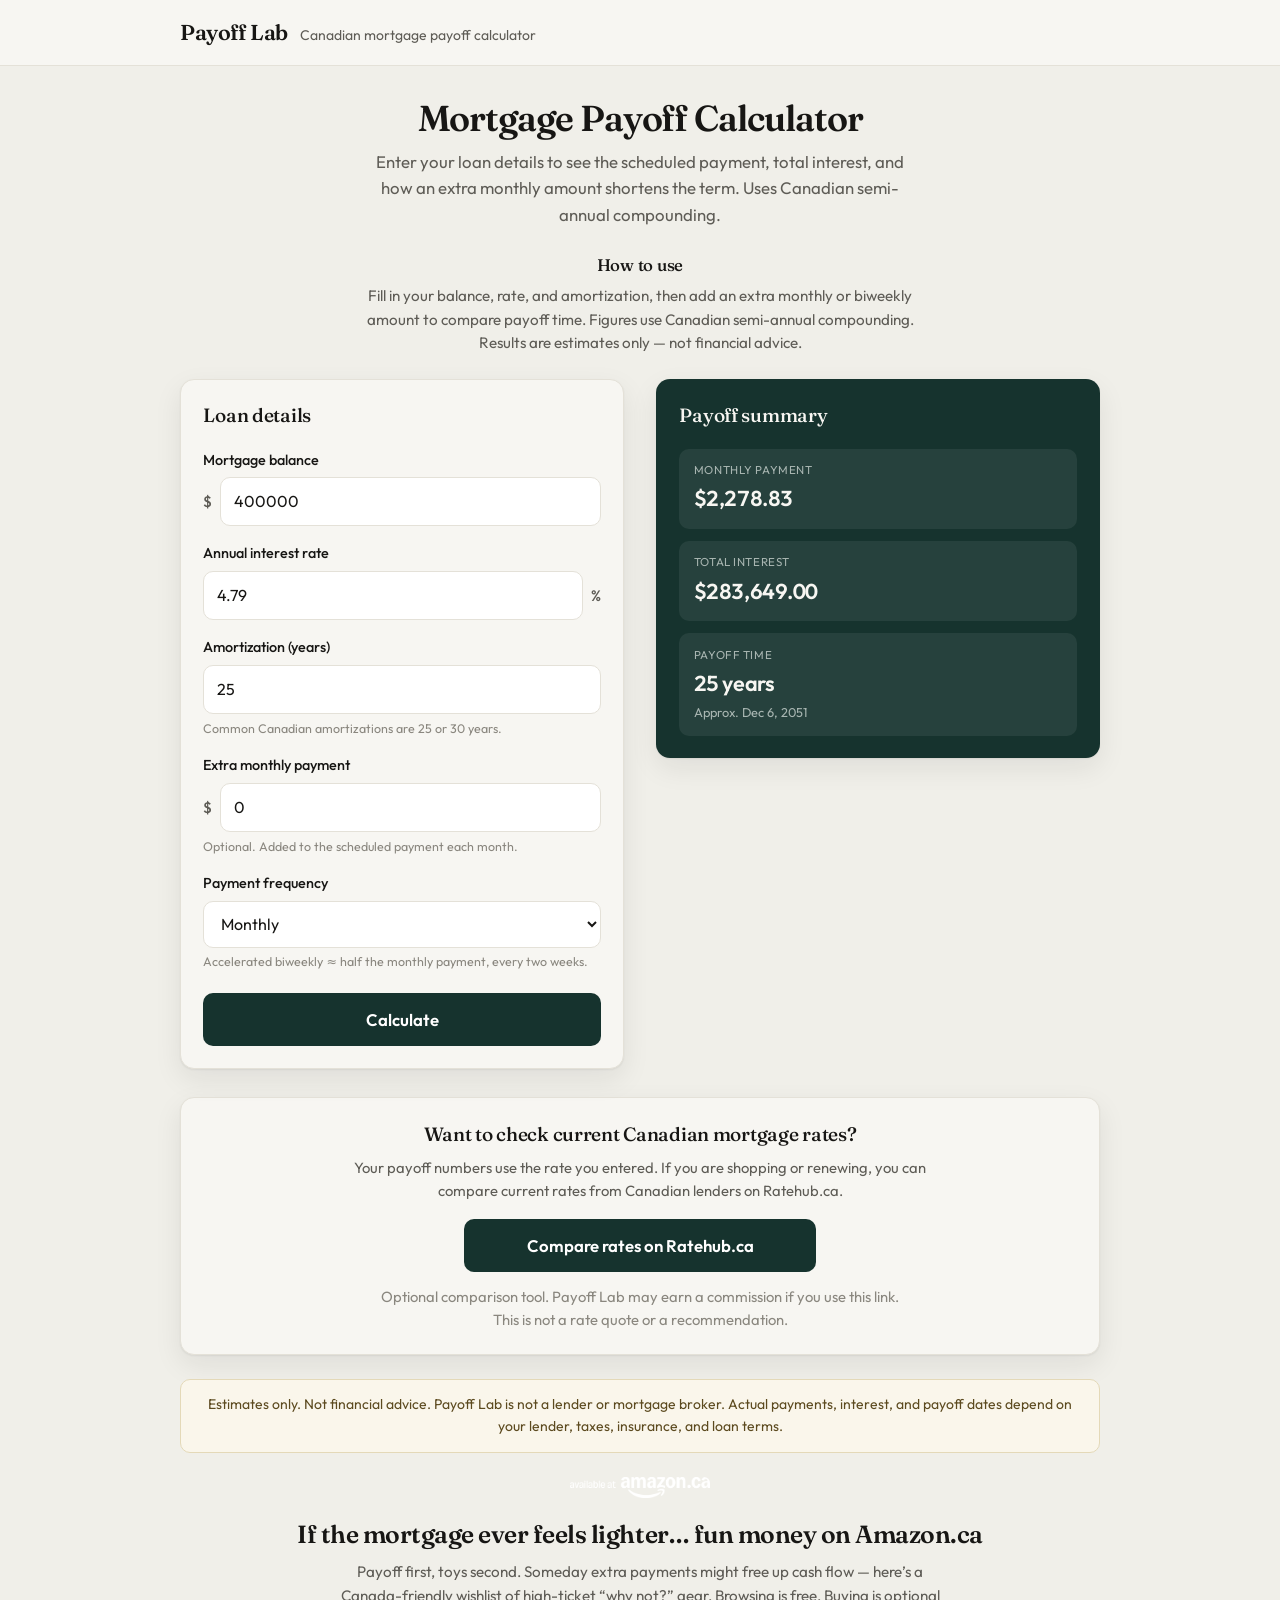
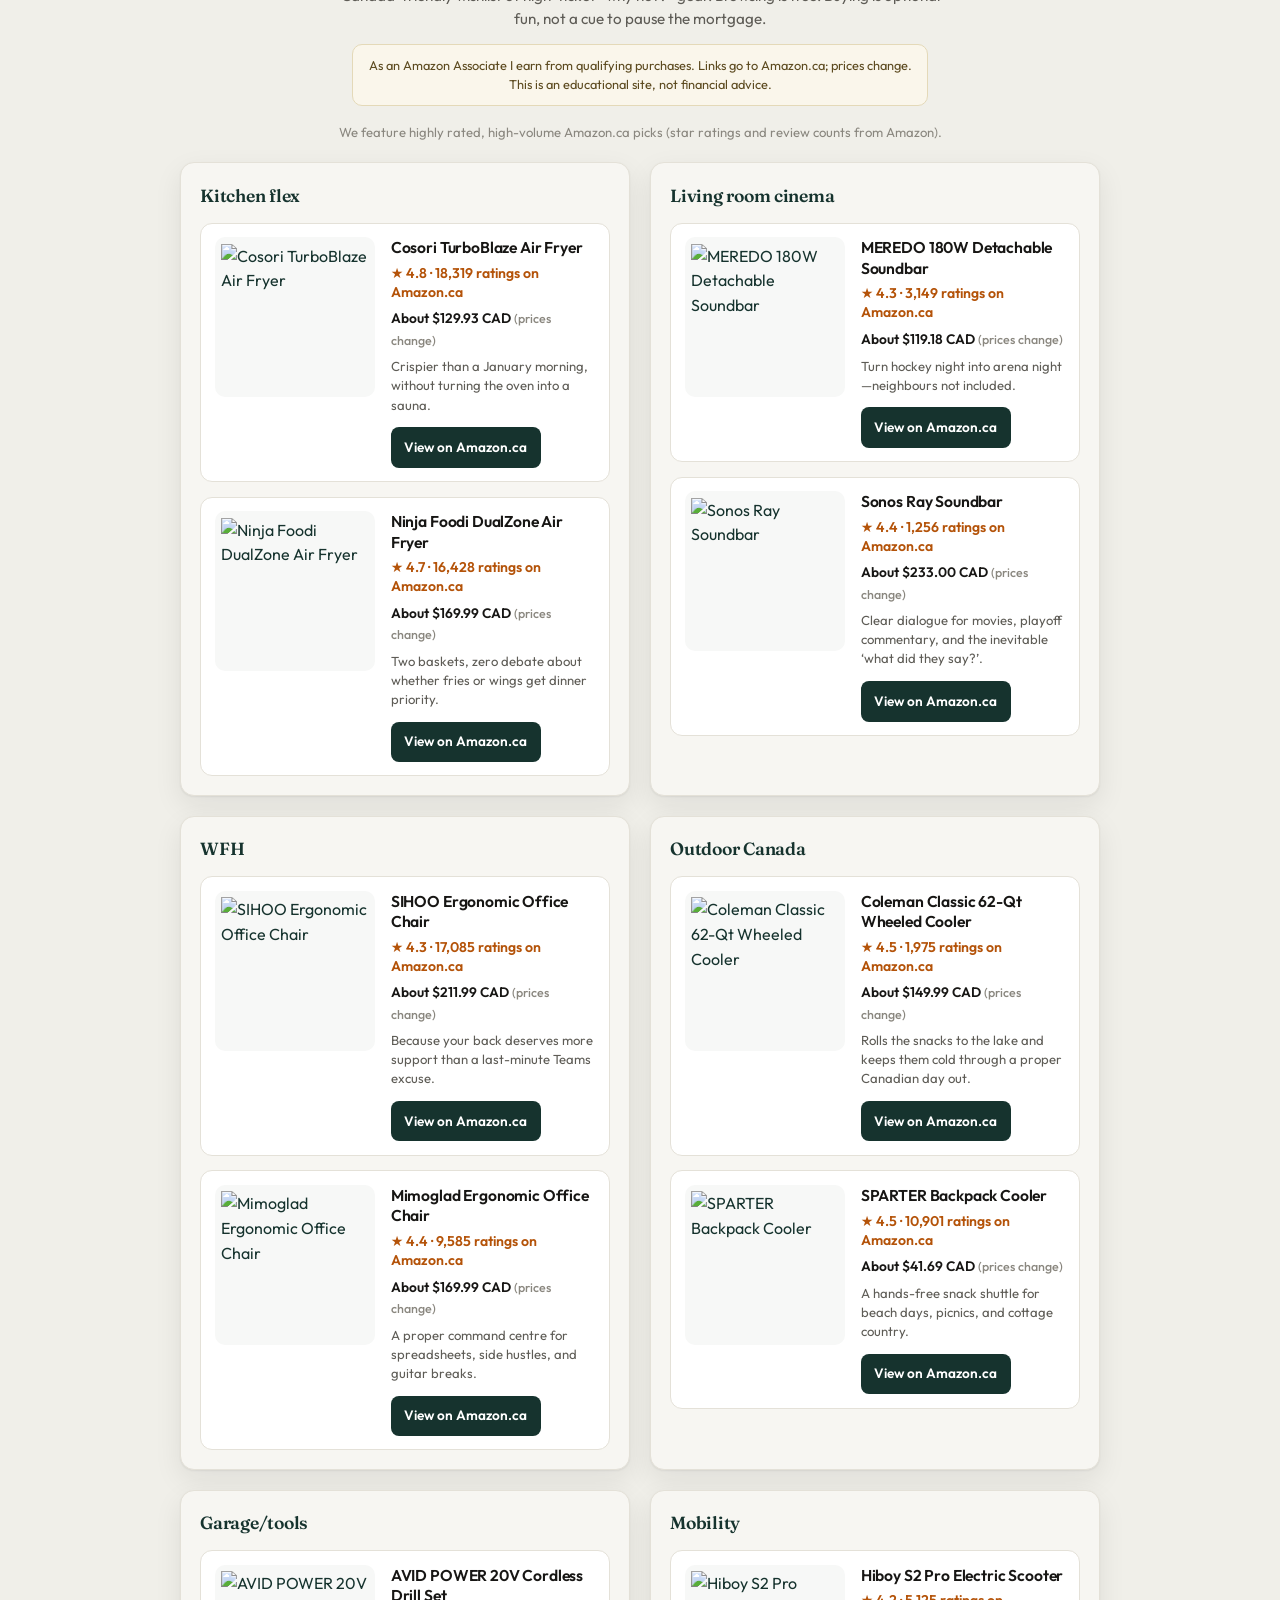
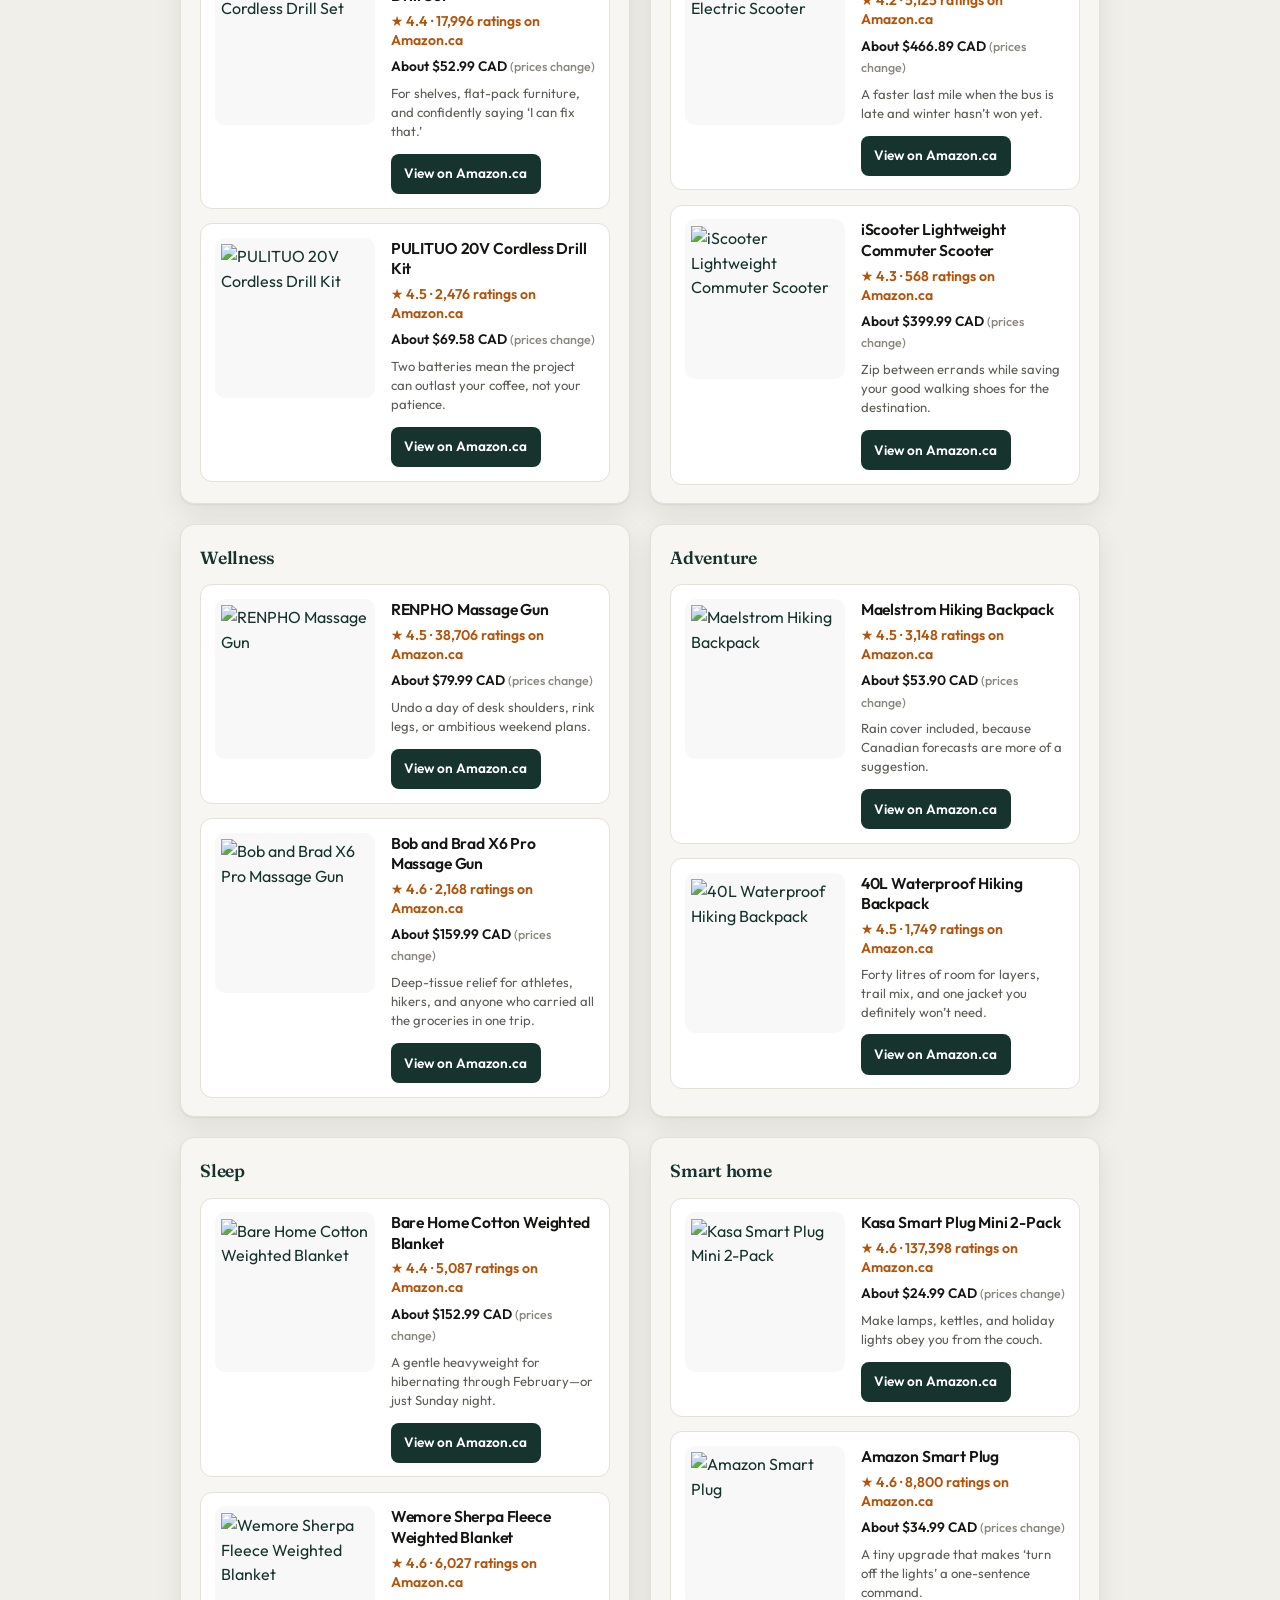
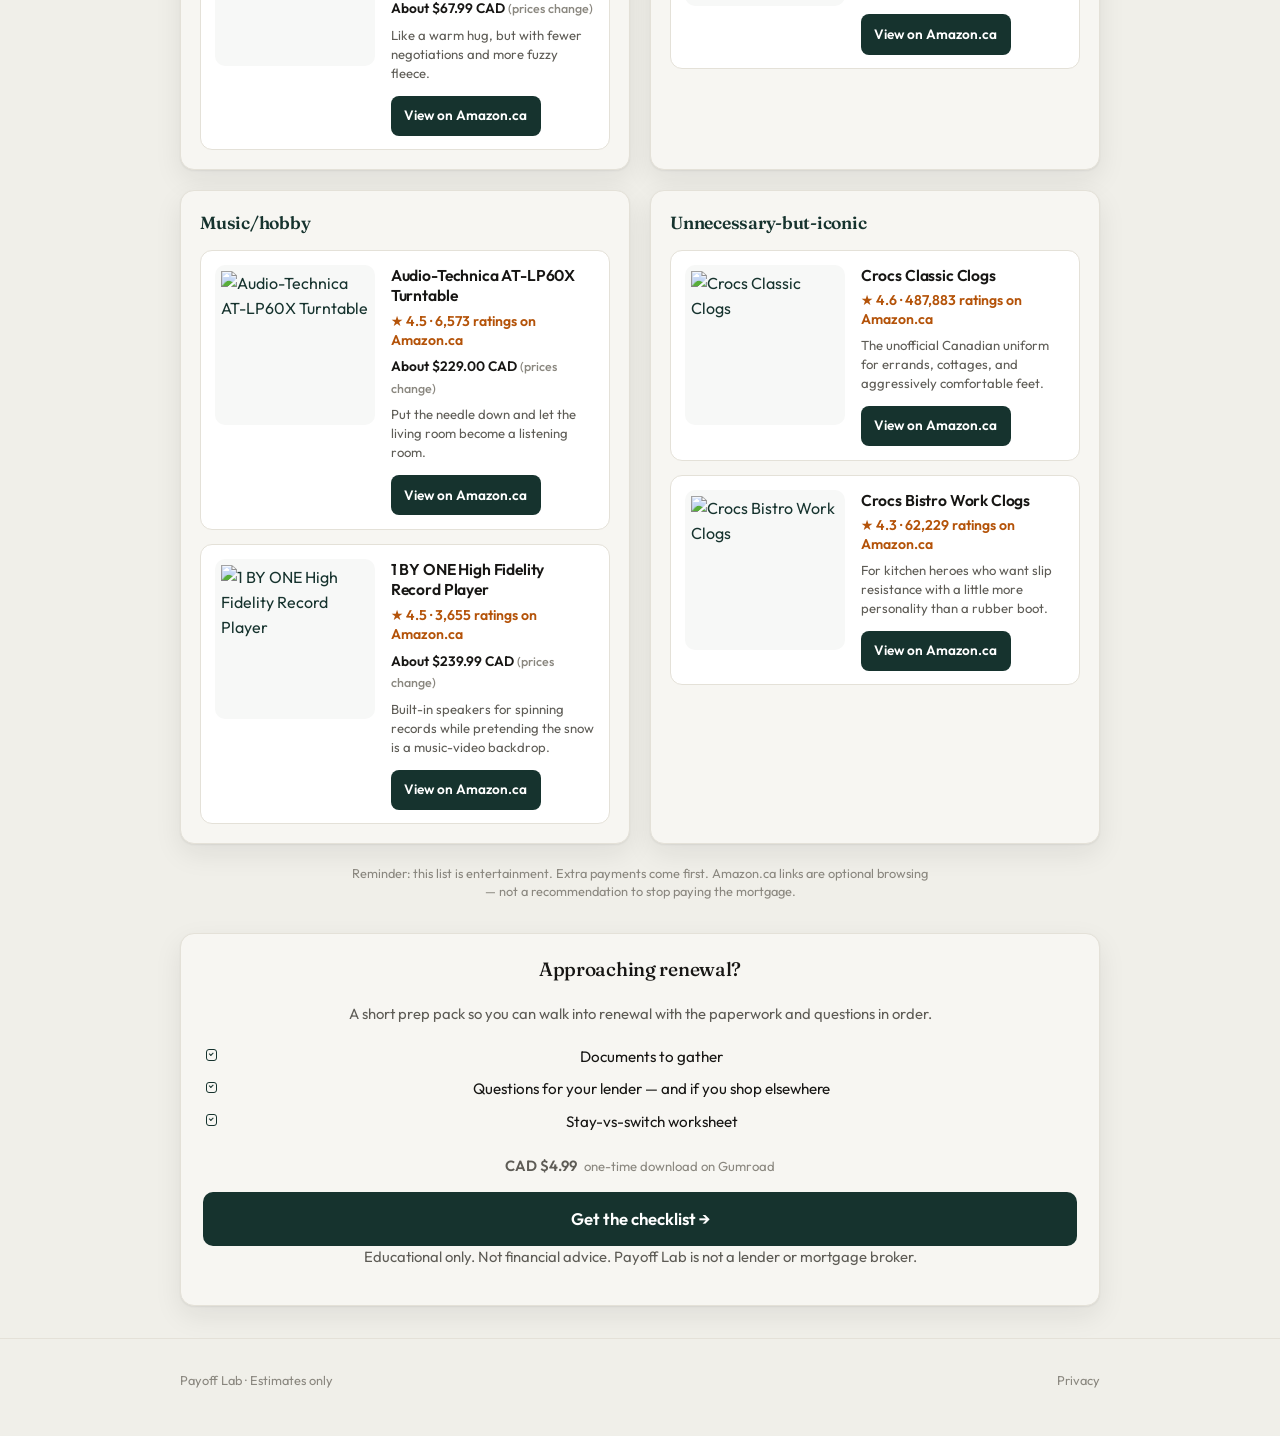
==== commit 78e27c31: "Add a soft Ratehub affiliate CTA after payoff results Place a helpful rates comparison prompt below " ====
--- a/index.html
+++ b/index.html
@@ -88,6 +88,18 @@
           </div>
         </section>
       </div>
+
+      <aside class="card ratehub-cta" aria-labelledby="ratehub-heading">
+        <h2 id="ratehub-heading">Want to check current Canadian mortgage rates?</h2>
+        <p>Your payoff numbers use the rate you entered. If you are shopping or renewing, you can compare current rates from Canadian lenders on Ratehub.ca.</p>
+        <a
+          class="btn btn-ratehub"
+          href="https://www.ratehub.ca/mortgages?aff_id=1046"
+          target="_blank"
+          rel="noopener noreferrer sponsored"
+        >Compare rates on Ratehub.ca</a>
+        <p class="note">Optional comparison tool. Payoff Lab may earn a commission if you use this link. This is not a rate quote or a recommendation.</p>
+      </aside>
 
       <p class="disclaimer">
         Estimates only. Not financial advice. Payoff Lab is not a lender or mortgage broker.
--- a/styles.css
+++ b/styles.css
@@ -354,6 +354,45 @@
   display: block;
 }
 
+.ratehub-cta {
+  margin: 0 0 1.5rem;
+  text-align: center;
+}
+
+.ratehub-cta h2 {
+  margin: 0 0 0.5rem;
+}
+
+.ratehub-cta p {
+  margin: 0 auto 1rem;
+  max-width: 36rem;
+  color: var(--muted);
+  font-size: 0.925rem;
+}
+
+.ratehub-cta .btn-ratehub {
+  display: inline-flex;
+  width: auto;
+  min-width: min(100%, 22rem);
+  background: var(--accent);
+  color: #fff;
+}
+
+.ratehub-cta .btn-ratehub:hover {
+  background: var(--accent-hover);
+  text-decoration: none;
+}
+
+.ratehub-cta .btn-ratehub:active {
+  transform: translateY(1px);
+}
+
+.ratehub-cta .note {
+  margin: 0.85rem auto 0;
+  max-width: 34rem;
+  color: var(--subtle);
+}
+
 .disclaimer {
   margin: 0 0 1.5rem;
   padding: 0.9rem 1.1rem;
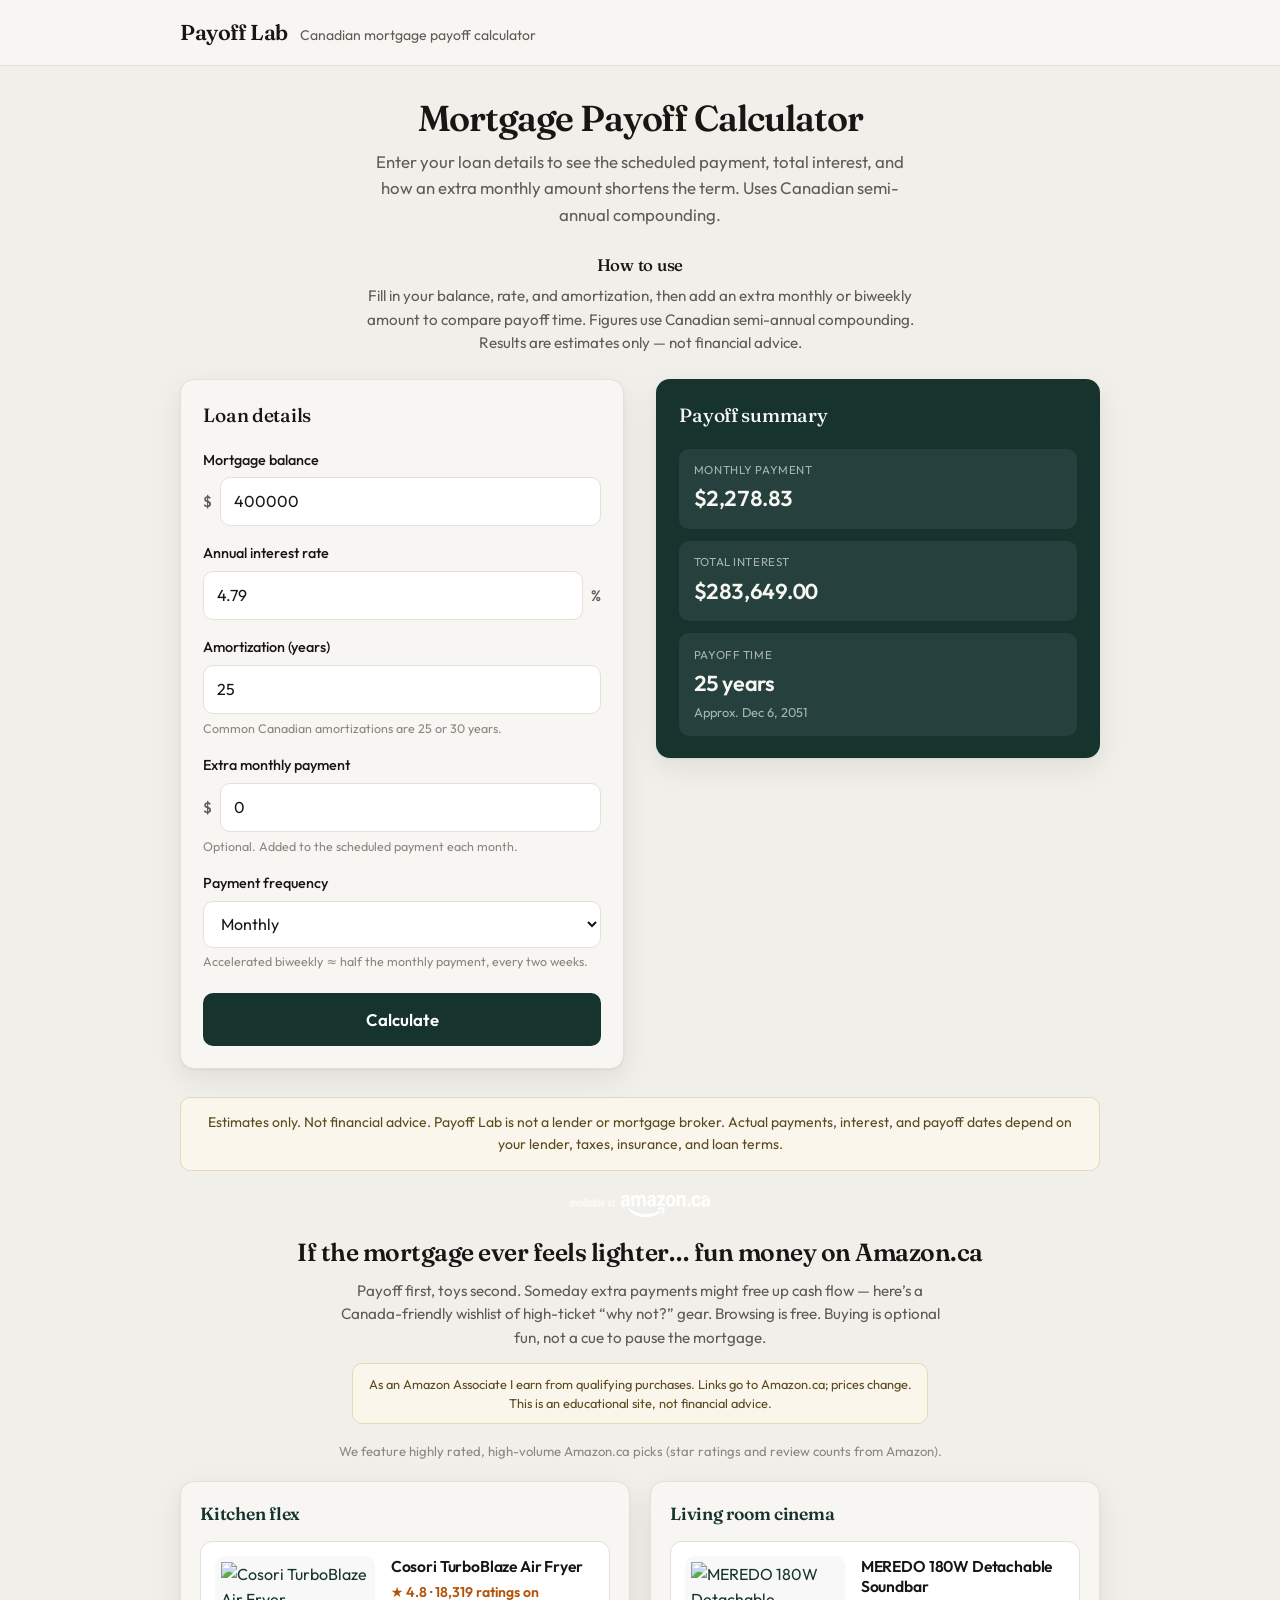
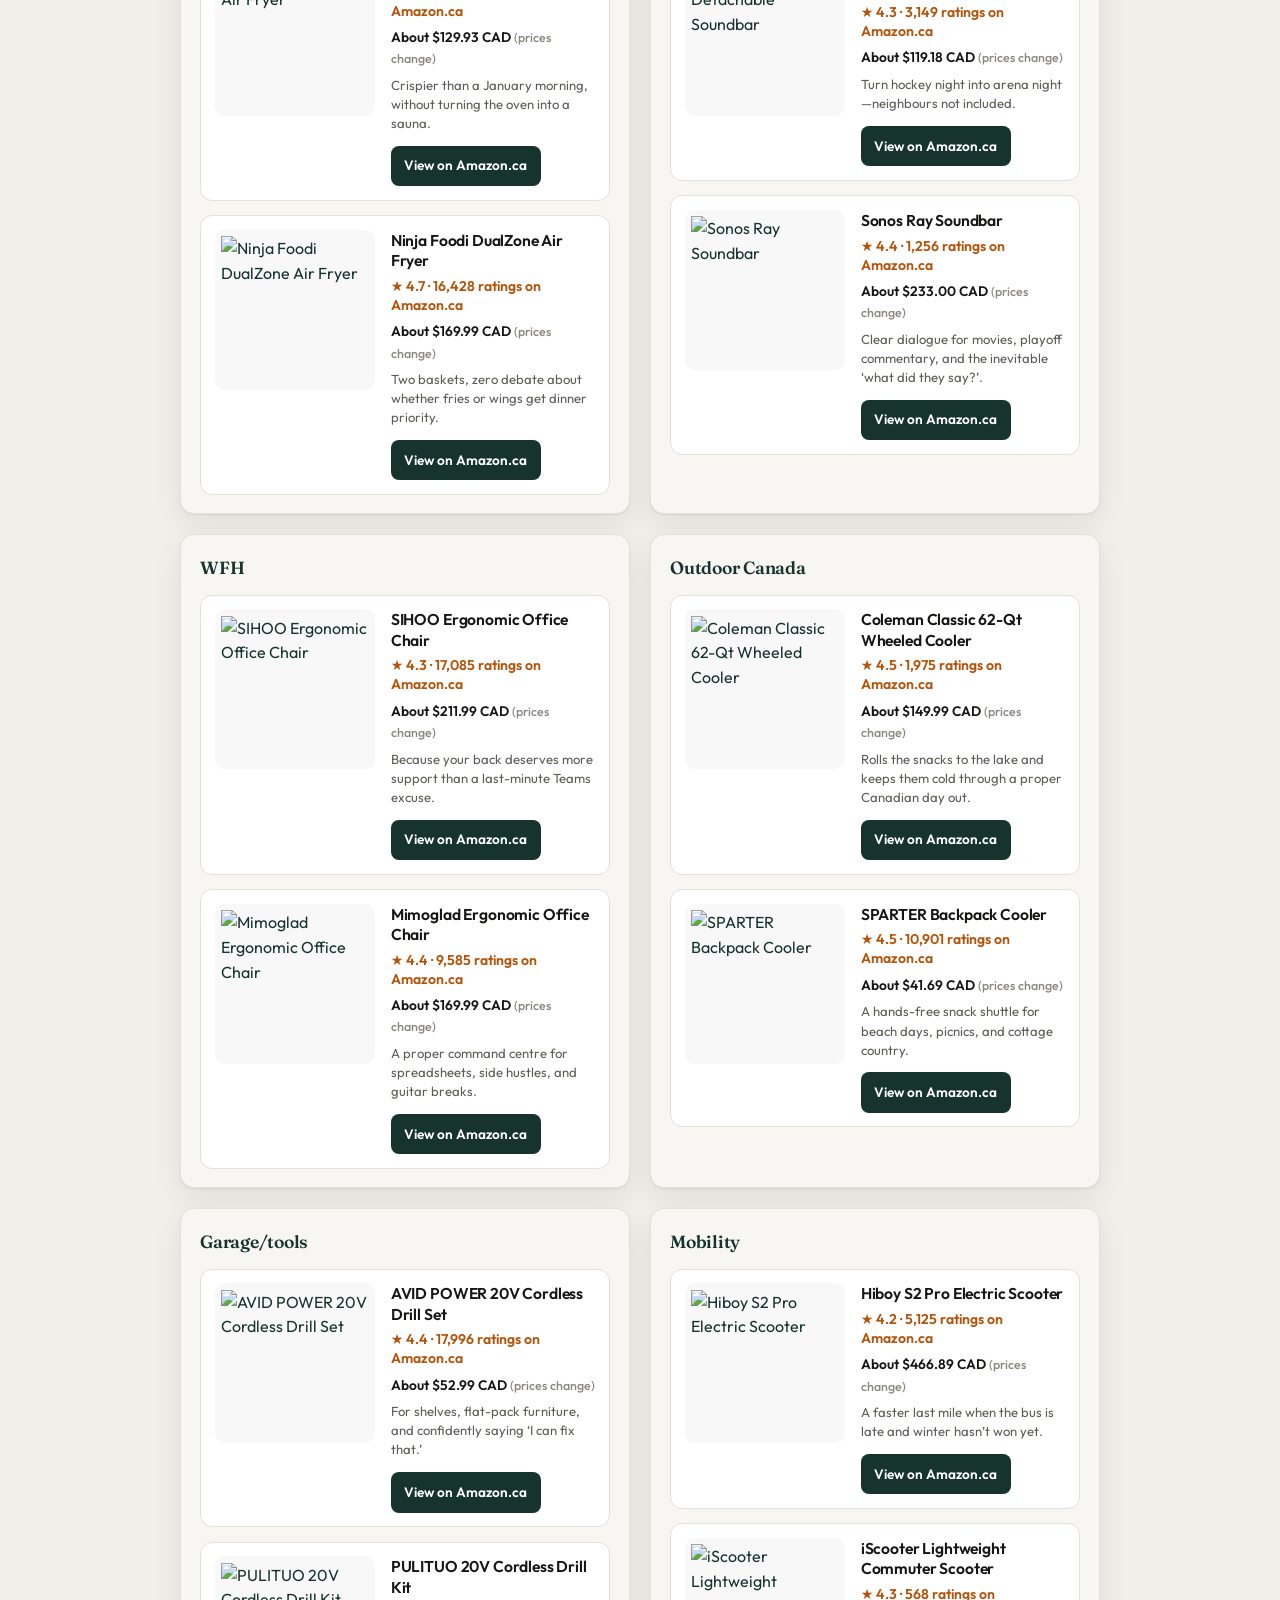
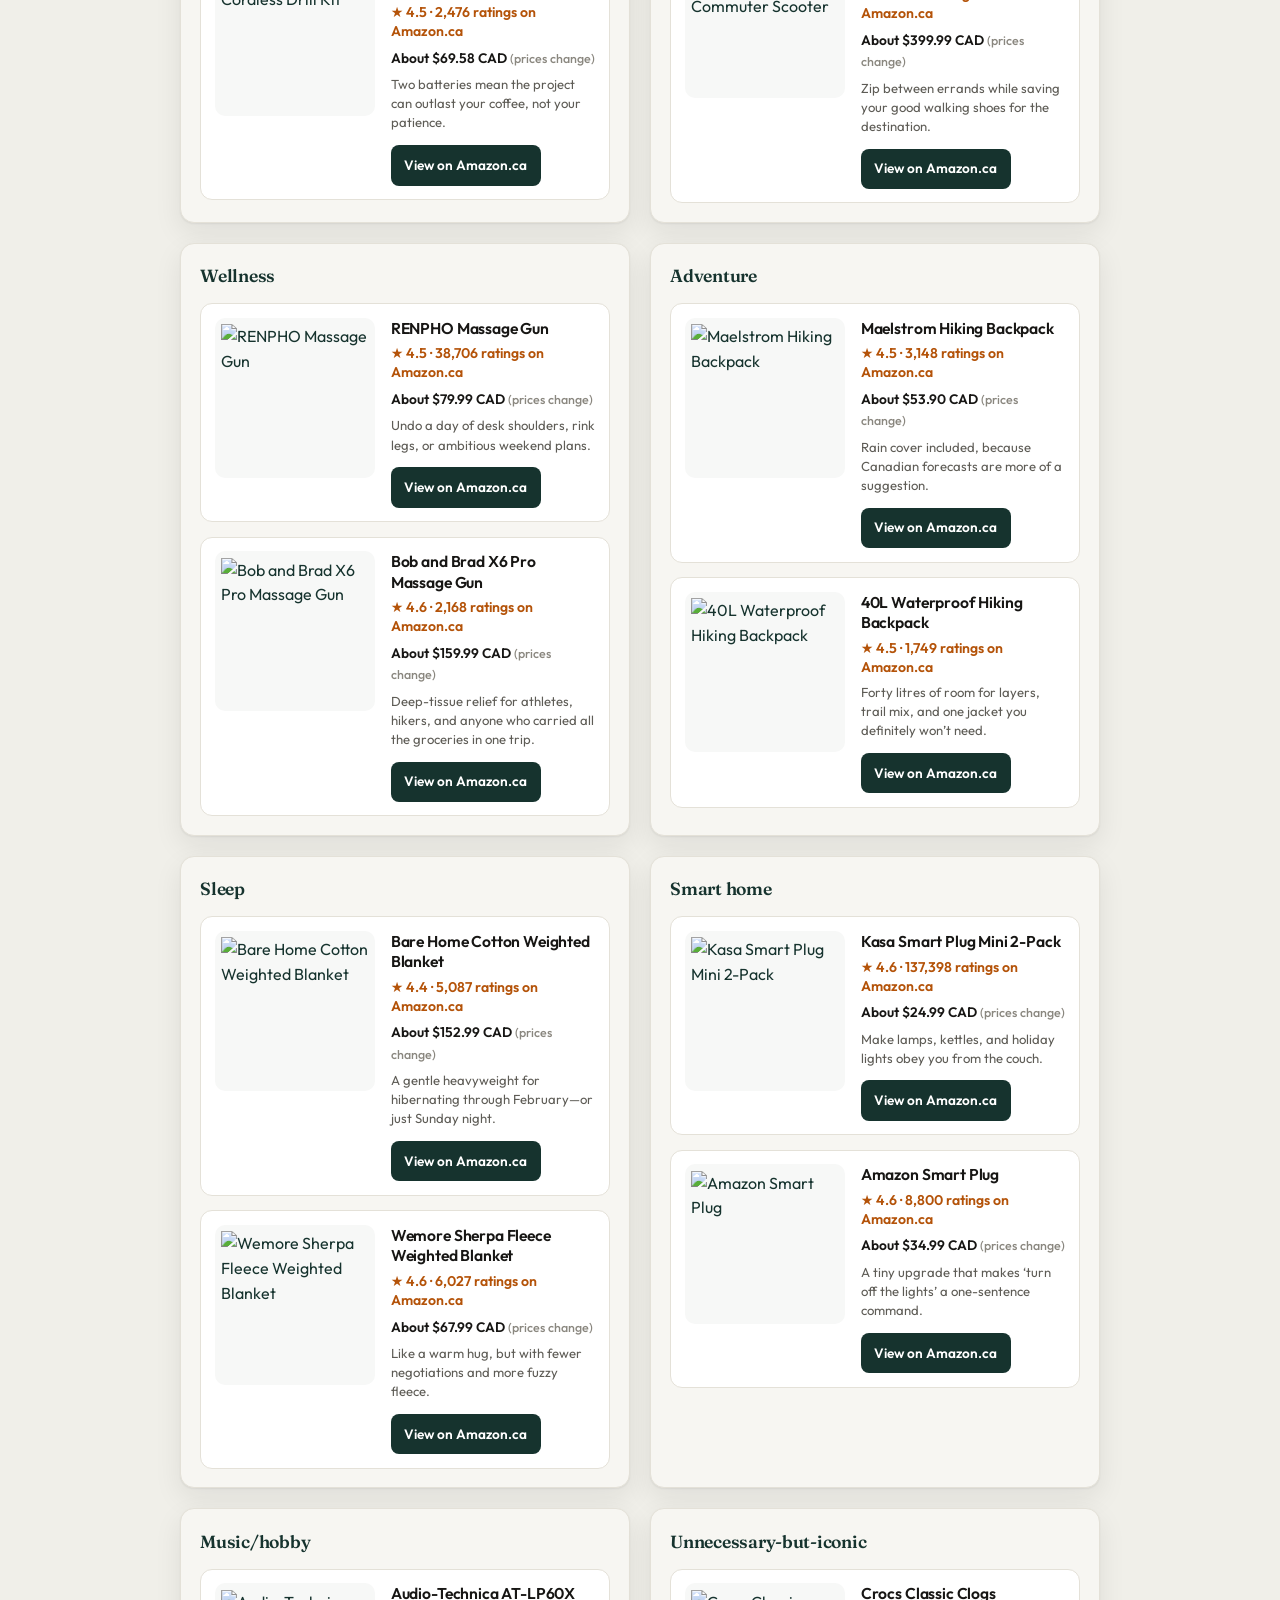
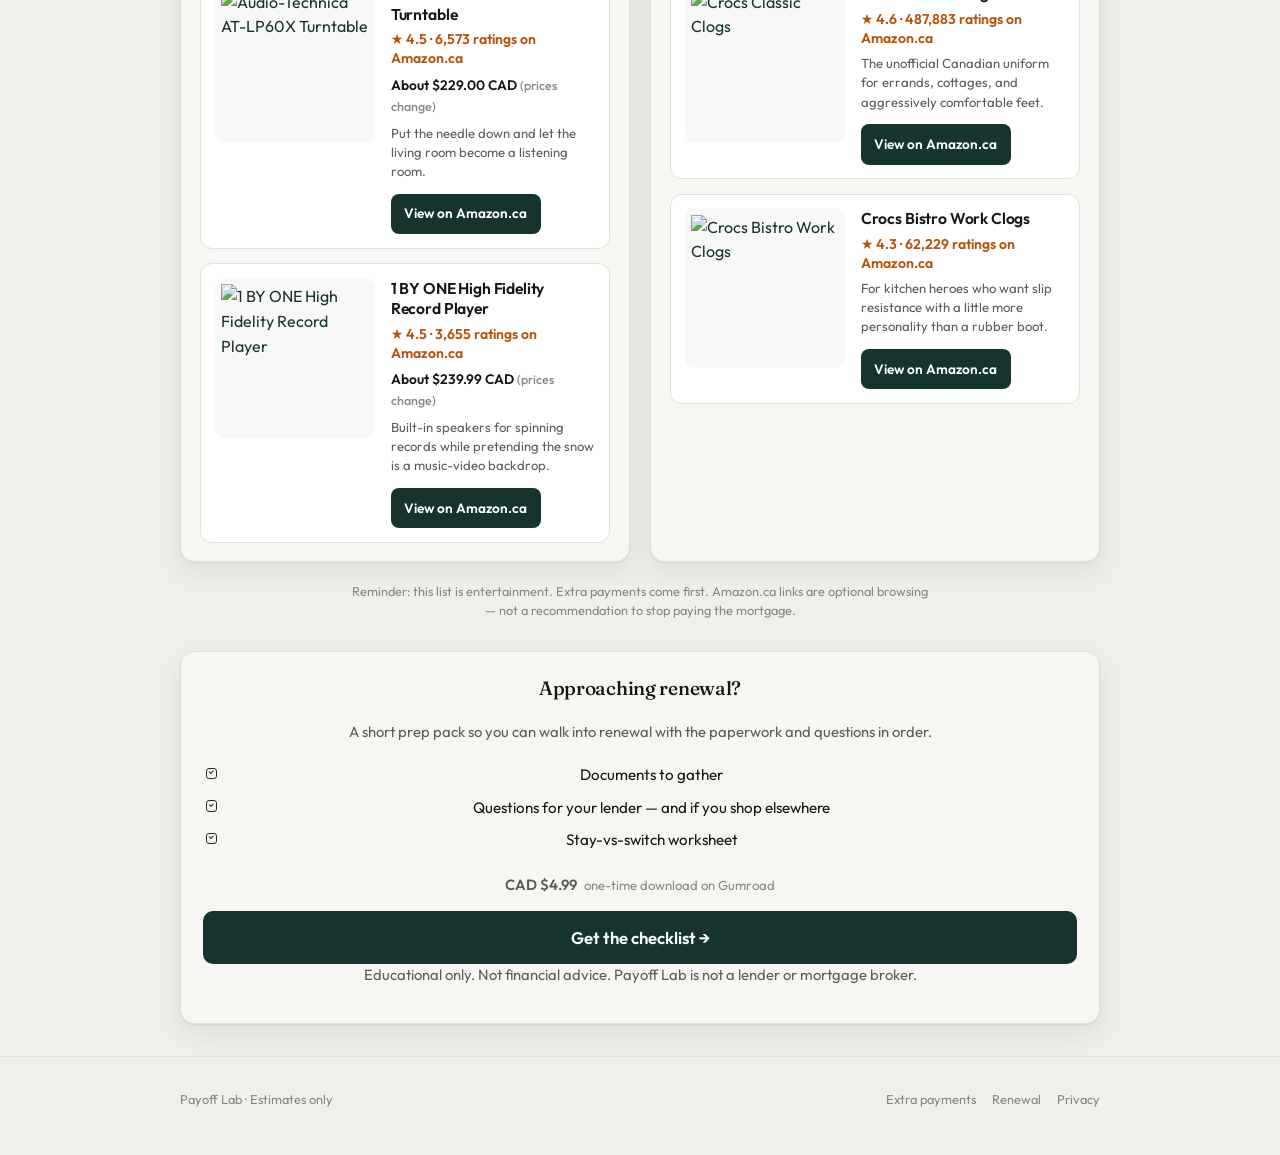
==== commit 2d5b8b9a: "Add Canada SEO pages for extra payments and renewal" ====
--- a/index.html
+++ b/index.html
@@ -88,18 +88,6 @@
           </div>
         </section>
       </div>
-
-      <aside class="card ratehub-cta" aria-labelledby="ratehub-heading">
-        <h2 id="ratehub-heading">Want to check current Canadian mortgage rates?</h2>
-        <p>Your payoff numbers use the rate you entered. If you are shopping or renewing, you can compare current rates from Canadian lenders on Ratehub.ca.</p>
-        <a
-          class="btn btn-ratehub"
-          href="https://www.ratehub.ca/mortgages?aff_id=1046"
-          target="_blank"
-          rel="noopener noreferrer sponsored"
-        >Compare rates on Ratehub.ca</a>
-        <p class="note">Optional comparison tool. Payoff Lab may earn a commission if you use this link. This is not a rate quote or a recommendation.</p>
-      </aside>
 
       <p class="disclaimer">
         Estimates only. Not financial advice. Payoff Lab is not a lender or mortgage broker.
@@ -733,6 +721,8 @@
     <div class="wrap">
       <p>Payoff Lab · Estimates only</p>
       <nav class="footer-links" aria-label="Footer">
+        <a href="extra-payments-canada.html">Extra payments</a>
+        <a href="mortgage-renewal-canada.html">Renewal</a>
         <a href="privacy.html">Privacy</a>
       </nav>
     </div>
--- a/styles.css
+++ b/styles.css
@@ -354,45 +354,6 @@
   display: block;
 }
 
-.ratehub-cta {
-  margin: 0 0 1.5rem;
-  text-align: center;
-}
-
-.ratehub-cta h2 {
-  margin: 0 0 0.5rem;
-}
-
-.ratehub-cta p {
-  margin: 0 auto 1rem;
-  max-width: 36rem;
-  color: var(--muted);
-  font-size: 0.925rem;
-}
-
-.ratehub-cta .btn-ratehub {
-  display: inline-flex;
-  width: auto;
-  min-width: min(100%, 22rem);
-  background: var(--accent);
-  color: #fff;
-}
-
-.ratehub-cta .btn-ratehub:hover {
-  background: var(--accent-hover);
-  text-decoration: none;
-}
-
-.ratehub-cta .btn-ratehub:active {
-  transform: translateY(1px);
-}
-
-.ratehub-cta .note {
-  margin: 0.85rem auto 0;
-  max-width: 34rem;
-  color: var(--subtle);
-}
-
 .disclaimer {
   margin: 0 0 1.5rem;
   padding: 0.9rem 1.1rem;
@@ -782,3 +743,108 @@
     max-height: 160px;
   }
 }
+
+/* —— Article / SEO pages —— */
+.brand-name a {
+  color: inherit;
+  text-decoration: none;
+}
+
+.brand-name a:hover {
+  text-decoration: underline;
+}
+
+.article-hero {
+  padding-bottom: 0.75rem;
+}
+
+.article-hero p {
+  max-width: 38rem;
+}
+
+.article {
+  margin: 0.5rem 0 1.5rem;
+  padding: 1.5rem 1.45rem 1.6rem;
+}
+
+.article h2 {
+  margin: 1.5rem 0 0.55rem;
+  font-family: var(--display);
+  font-size: 1.2rem;
+  font-weight: 600;
+  letter-spacing: -0.015em;
+  color: var(--ink);
+}
+
+.article h2:first-child {
+  margin-top: 0;
+}
+
+.article p {
+  margin: 0 0 0.85rem;
+  color: var(--muted);
+  font-size: 0.98rem;
+}
+
+.article ul {
+  margin: 0 0 1rem;
+  padding-left: 1.25rem;
+  color: var(--muted);
+  font-size: 0.98rem;
+}
+
+.article li {
+  margin-bottom: 0.45rem;
+}
+
+.article li strong {
+  color: var(--ink);
+  font-weight: 600;
+}
+
+.article a {
+  font-weight: 500;
+}
+
+.article-cta-row {
+  margin: 1rem 0 0.5rem !important;
+}
+
+.article-cta-row .btn {
+  width: auto;
+  min-width: 12rem;
+  padding-inline: 1.25rem;
+  text-decoration: none;
+}
+
+.article-cta-row .btn:hover {
+  text-decoration: none;
+}
+
+.btn-ghost-link {
+  display: inline-flex;
+  align-items: center;
+  justify-content: center;
+  background: #ebe8e0;
+  color: var(--accent);
+  border: 1px solid var(--border);
+  border-radius: 10px;
+  font: inherit;
+  font-weight: 600;
+  font-size: 0.95rem;
+  padding: 0.75rem 1.15rem;
+  cursor: pointer;
+  transition: background 0.15s, border-color 0.15s;
+}
+
+.btn-ghost-link:hover {
+  background: #e4e0d6;
+  border-color: var(--accent);
+  text-decoration: none;
+}
+
+@media (max-width: 520px) {
+  .article-cta-row .btn {
+    width: 100%;
+  }
+}
